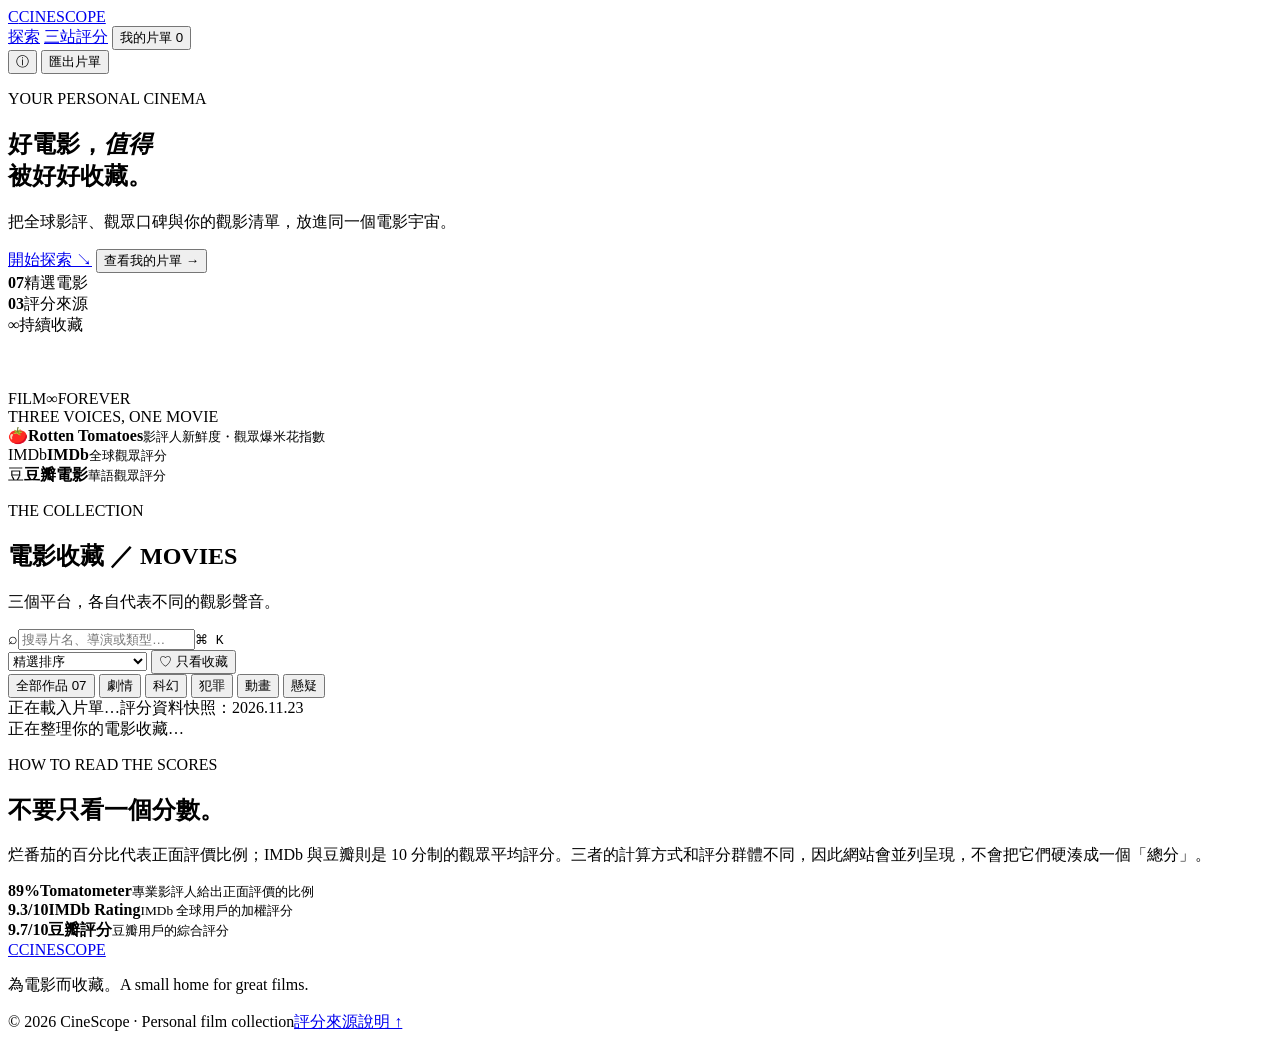
==== index.html @ 19845f89 "Create CineScope movie discovery homepage" ====
<!doctype html>
<html lang="zh-Hant">
<head>
  <meta charset="utf-8">
  <meta name="viewport" content="width=device-width,initial-scale=1">
  <meta name="theme-color" content="#090d16">
  <meta name="description" content="CineScope 全球影視收藏館：一次比較 Rotten Tomatoes、IMDb、豆瓣電影評分，收藏想看的電影與影集。">
  <title>CineScope｜全球影視收藏館</title>
  <link rel="preconnect" href="https://images.fandango.com">
  <link rel="preconnect" href="https://image.tmdb.org">
  <link rel="stylesheet" href="./assets/css/style.css">
  <script defer src="./assets/js/app.js"></script>
</head>
<body>
  <div class="ambient ambient-one"></div><div class="ambient ambient-two"></div>
  <header class="topbar">
    <a class="brand" href="./" aria-label="CineScope 首頁">
      <span class="brand-mark">C</span><span>CINE<span class="brand-light">SCOPE</span></span>
    </a>
    <nav class="main-nav" aria-label="主導覽">
      <a class="nav-link active" href="#discover">探索</a>
      <a class="nav-link" href="#ratings">三站評分</a>
      <button class="nav-link" id="watchlistNav" type="button">我的片單 <span class="nav-count" id="watchCount">0</span></button>
    </nav>
    <div class="top-actions">
      <button class="icon-button" id="themeInfo" type="button" aria-label="網站說明" title="網站說明">ⓘ</button>
      <button class="profile-chip" id="exportBtn" type="button"><span class="profile-dot"></span> 匯出片單</button>
    </div>
  </header>

  <main>
    <section class="hero" id="discover">
      <div class="hero-copy">
        <p class="eyebrow"><span class="eyebrow-line"></span> YOUR PERSONAL CINEMA</p>
        <h1>好電影，<em>值得</em><br>被好好收藏。</h1>
        <p class="hero-sub">把全球影評、觀眾口碑與你的觀影清單，放進同一個電影宇宙。</p>
        <div class="hero-actions">
          <a class="primary-btn" href="#catalog">開始探索 <span>↘</span></a>
          <button class="text-btn" id="showWatchlist" type="button">查看我的片單 <span>→</span></button>
        </div>
        <div class="hero-meta">
          <div><strong id="movieTotal">07</strong><span>精選電影</span></div>
          <i></i>
          <div><strong>03</strong><span>評分來源</span></div>
          <i></i>
          <div><strong>∞</strong><span>持續收藏</span></div>
        </div>
      </div>
      <div class="hero-art" aria-label="電影海報拼貼裝飾">
        <div class="hero-orbit"></div>
        <div class="hero-poster hero-poster-back"><img src="https://filmartgallery.com/cdn/shop/files/The-Dark-Knight-Vintage-Movie-Poster-Original_96d3cfa1_5000x.jpg?v=1773198168" alt="" loading="lazy"></div>
        <div class="hero-poster hero-poster-mid"><img src="https://cdn.mos.cms.futurecdn.net/xFQ8L37EP3ARaoFg8cQYCD.jpg" alt="" loading="lazy"></div>
        <div class="hero-poster hero-poster-front"><img src="https://images.fandango.com/ImageRenderer/820/0/redesign/static/img/default_poster.png/0/images/masterrepository/fandango/219062/Parasite2019.jpg" alt="" loading="lazy"></div>
        <div class="hero-stamp"><span>FILM</span><b>∞</b><span>FOREVER</span></div>
      </div>
    </section>

    <section class="platform-strip" id="ratings" aria-label="評分平台">
      <div class="platform-intro"><span class="live-dot"></span> THREE VOICES, ONE MOVIE</div>
      <div class="platform-item"><span class="platform-symbol rt-symbol">🍅</span><span><b>Rotten Tomatoes</b><small>影評人新鮮度・觀眾爆米花指數</small></span></div>
      <div class="platform-item"><span class="platform-symbol imdb-symbol">IMDb</span><span><b>IMDb</b><small>全球觀眾評分</small></span></div>
      <div class="platform-item"><span class="platform-symbol douban-symbol">豆</span><span><b>豆瓣電影</b><small>華語觀眾評分</small></span></div>
    </section>

    <section class="catalog-section" id="catalog">
      <div class="section-heading">
        <div><p class="eyebrow">THE COLLECTION</p><h2>電影收藏 <span>／</span> MOVIES</h2></div>
        <p class="section-note">三個平台，各自代表不同的觀影聲音。</p>
      </div>
      <div class="toolbar">
        <label class="search-box"><span>⌕</span><input id="searchInput" type="search" placeholder="搜尋片名、導演或類型…" autocomplete="off"><kbd>⌘ K</kbd></label>
        <div class="toolbar-right">
          <select id="sortSelect" aria-label="排序方式">
            <option value="featured">精選排序</option>
            <option value="douban">豆瓣高分</option>
            <option value="imdb">IMDb 高分</option>
            <option value="tomato">烂番茄影評人高分</option>
            <option value="year">上映年份（新到舊）</option>
          </select>
          <button class="filter-toggle" id="watchOnlyBtn" type="button">♡ 只看收藏</button>
        </div>
      </div>
      <div class="genre-row" id="genreFilters">
        <button class="genre-pill selected" data-genre="all">全部作品 <span>07</span></button>
        <button class="genre-pill" data-genre="劇情">劇情</button>
        <button class="genre-pill" data-genre="科幻">科幻</button>
        <button class="genre-pill" data-genre="犯罪">犯罪</button>
        <button class="genre-pill" data-genre="動畫">動畫</button>
        <button class="genre-pill" data-genre="懸疑">懸疑</button>
      </div>
      <div class="result-line"><span id="resultCount">正在載入片單…</span><span class="snapshot-label">評分資料快照：2026.11.23</span></div>
      <div class="movie-grid" id="movieGrid" aria-live="polite">
        <div class="loading-card">正在整理你的電影收藏…</div>
      </div>
      <div class="empty-state" id="emptyState" hidden><span>⌕</span><h3>沒有找到符合條件的電影</h3><p>試試其他片名或篩選條件。</p><button class="text-btn" id="resetFilters" type="button">清除篩選 →</button></div>
    </section>

    <section class="rating-guide">
      <div><p class="eyebrow">HOW TO READ THE SCORES</p><h2>不要只看一個分數。</h2><p>烂番茄的百分比代表正面評價比例；IMDb 與豆瓣則是 10 分制的觀眾平均評分。三者的計算方式和評分群體不同，因此網站會並列呈現，不會把它們硬湊成一個「總分」。</p></div>
      <div class="guide-cards">
        <div><b class="guide-tomato">89%</b><strong>Tomatometer</strong><small>專業影評人給出正面評價的比例</small></div>
        <div><b class="guide-imdb">9.3<span>/10</span></b><strong>IMDb Rating</strong><small>IMDb 全球用戶的加權評分</small></div>
        <div><b class="guide-douban">9.7<span>/10</span></b><strong>豆瓣評分</strong><small>豆瓣用戶的綜合評分</small></div>
      </div>
    </section>
  </main>

  <footer class="footer">
    <a class="brand footer-brand" href="./"><span class="brand-mark">C</span><span>CINE<span class="brand-light">SCOPE</span></span></a>
    <p>為電影而收藏。A small home for great films.</p>
    <div class="footer-bottom"><span>© 2026 CineScope · Personal film collection</span><a href="#ratings">評分來源說明 ↑</a></div>
  </footer>

  <div class="modal-backdrop" id="modalBackdrop" hidden>
    <section class="detail-modal" role="dialog" aria-modal="true" aria-labelledby="modalTitle">
      <button class="modal-close" id="modalClose" aria-label="關閉">×</button>
      <div id="modalContent"></div>
    </section>
  </div>
  <div class="toast" id="toast" role="status" aria-live="polite"></div>
</body>
</html>
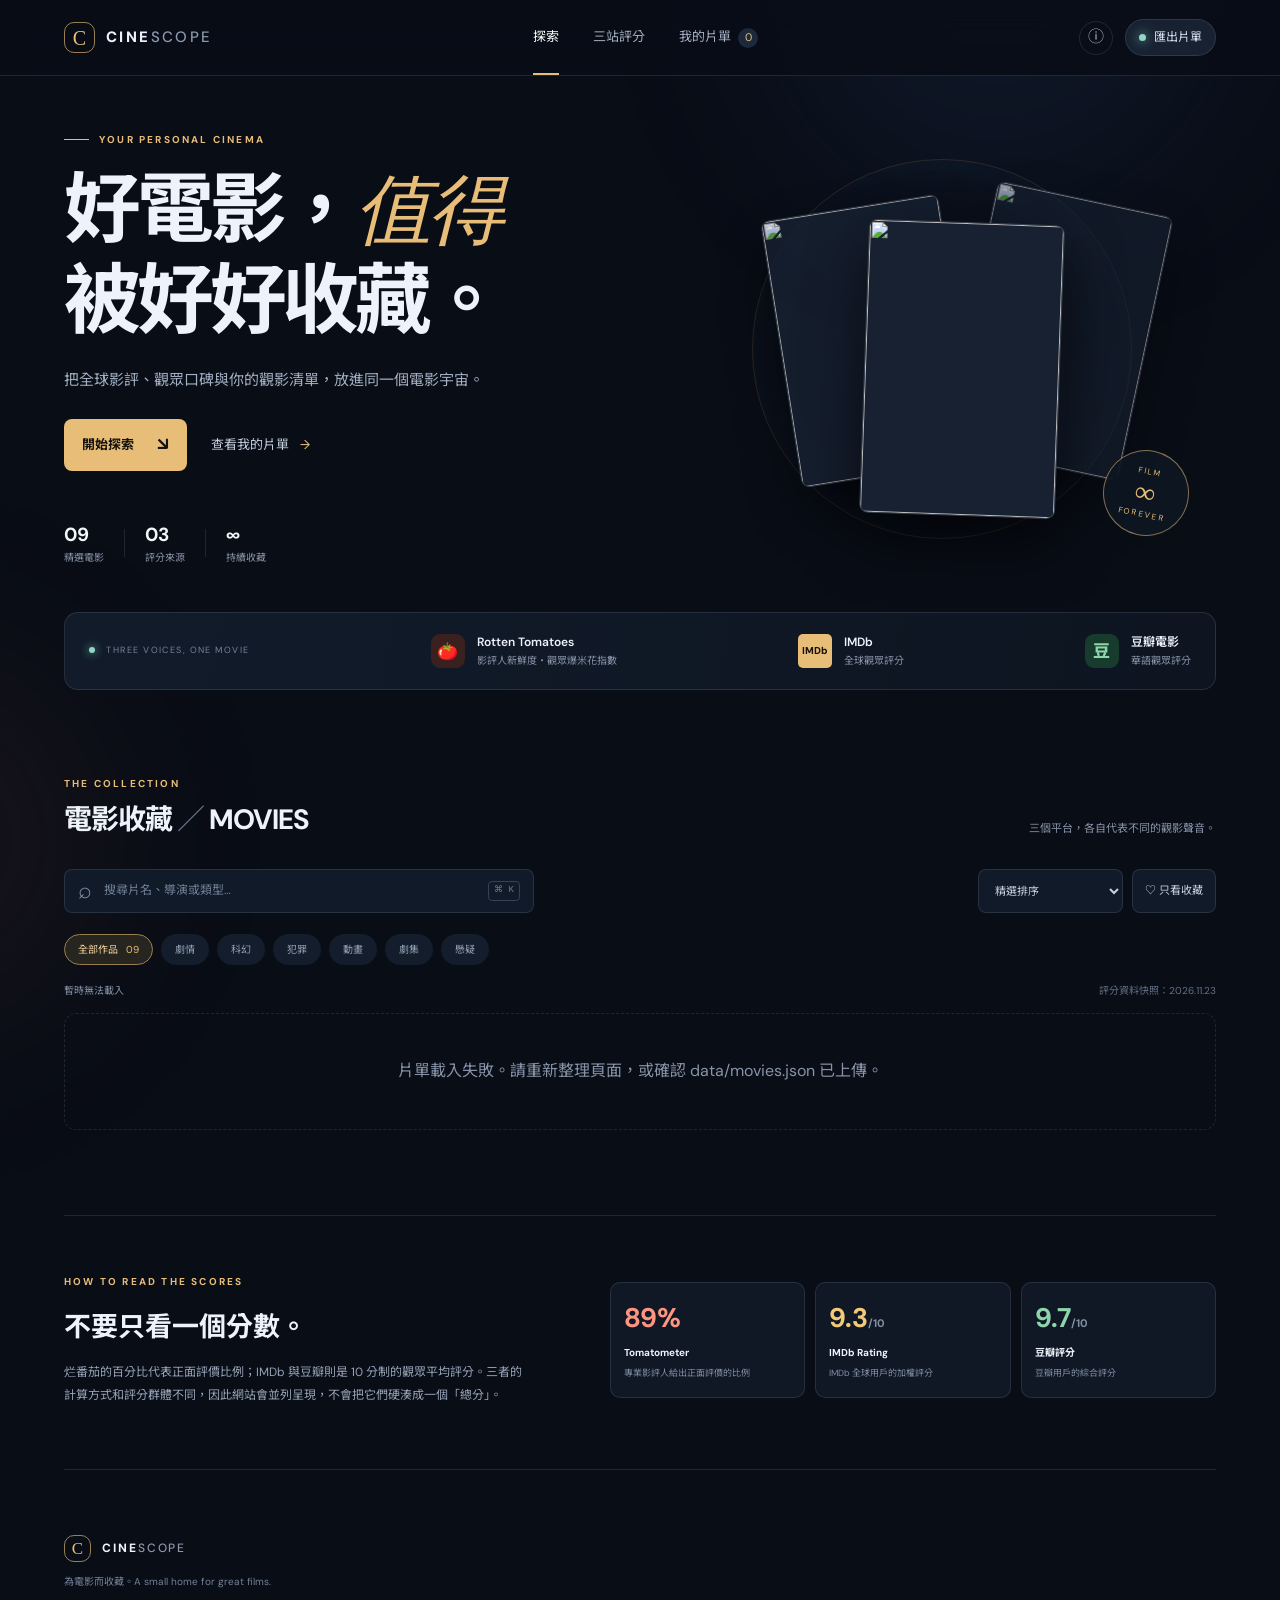
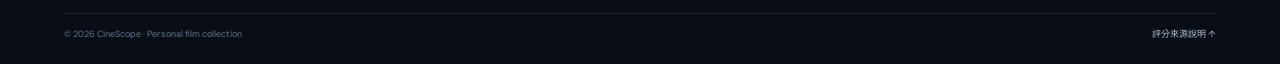
==== commit 3318e5de: "Add TV-series filter and Traditional Chinese labels" ====
--- a/index.html
+++ b/index.html
@@ -74,7 +74,7 @@
             <option value="featured">精選排序</option>
             <option value="douban">豆瓣高分</option>
             <option value="imdb">IMDb 高分</option>
-            <option value="tomato">烂番茄影評人高分</option>
+            <option value="tomato">爛番茄影評人高分</option>
             <option value="year">上映年份（新到舊）</option>
           </select>
           <button class="filter-toggle" id="watchOnlyBtn" type="button">♡ 只看收藏</button>
@@ -86,6 +86,7 @@
         <button class="genre-pill" data-genre="科幻">科幻</button>
         <button class="genre-pill" data-genre="犯罪">犯罪</button>
         <button class="genre-pill" data-genre="動畫">動畫</button>
+        <button class="genre-pill" data-genre="劇集">劇集</button>
         <button class="genre-pill" data-genre="懸疑">懸疑</button>
       </div>
       <div class="result-line"><span id="resultCount">正在載入片單…</span><span class="snapshot-label">評分資料快照：2026.11.23</span></div>
--- a/assets/css/style.css
+++ b/assets/css/style.css
@@ -0,0 +1,18 @@
+@import url('https://fonts.googleapis.com/css2?family=DM+Sans:wght@400;500;600;700&family=Noto+Sans+TC:wght@400;500;600;700;800&display=swap');
+:root{color-scheme:dark;--bg:#090d16;--panel:#101725;--panel2:#141e2d;--line:rgba(202,218,240,.12);--muted:#8793a8;--text:#edf2fb;--gold:#e8bd77;--mint:#8fd7c5;--red:#f47b68;--blue:#83aef6;--radius:18px}
+*{box-sizing:border-box}html{scroll-behavior:smooth;scroll-padding-top:90px}body{margin:0;background:var(--bg);color:var(--text);font-family:'DM Sans','Noto Sans TC',sans-serif;line-height:1.55;min-height:100vh}button,input,select{font:inherit}button,a{-webkit-tap-highlight-color:transparent}a{color:inherit;text-decoration:none}button{cursor:pointer}.ambient{position:fixed;pointer-events:none;z-index:-1;border-radius:50%;filter:blur(100px);opacity:.13}.ambient-one{width:440px;height:440px;background:#385f9c;top:-240px;right:5%}.ambient-two{width:380px;height:380px;background:#7a443b;top:650px;left:-280px}
+.topbar{height:76px;display:flex;align-items:center;justify-content:space-between;padding:0 clamp(22px,5vw,84px);border-bottom:1px solid var(--line);background:rgba(9,13,22,.82);backdrop-filter:blur(16px);position:sticky;top:0;z-index:20}.brand{display:inline-flex;align-items:center;gap:11px;font-weight:800;font-size:15px;letter-spacing:.16em}.brand-mark{display:grid;place-items:center;width:31px;height:31px;border:1px solid rgba(232,189,119,.65);border-radius:10px;color:var(--gold);font-family:Georgia,serif;font-size:20px;font-weight:400;letter-spacing:0}.brand-light{color:#8c99ad;font-weight:500}.main-nav{height:100%;display:flex;align-items:center;gap:34px}.nav-link{height:100%;display:flex;align-items:center;gap:7px;color:#a5b0c2;background:none;border:0;border-bottom:2px solid transparent;padding:2px 0 0;font-size:13px}.nav-link:hover,.nav-link.active{color:#fff;border-bottom-color:var(--gold)}.nav-count{display:inline-grid;place-items:center;background:#1b293b;color:var(--gold);min-width:20px;height:20px;border-radius:20px;font-size:11px}.top-actions{display:flex;align-items:center;gap:12px}.icon-button{background:none;border:1px solid var(--line);border-radius:50%;width:34px;height:34px;color:#aab5c6}.profile-chip{display:flex;align-items:center;gap:8px;background:#172131;border:1px solid var(--line);color:#dce4f1;border-radius:30px;padding:8px 13px;font-size:12px}.profile-dot{width:7px;height:7px;background:var(--mint);border-radius:50%;box-shadow:0 0 12px var(--mint)}
+main{max-width:1440px;margin:auto;padding:0 clamp(22px,5vw,84px)}.hero{min-height:505px;display:grid;grid-template-columns:1.05fr .95fr;align-items:center;position:relative;overflow:hidden;padding:56px 0 42px}.hero-copy{position:relative;z-index:2}.eyebrow{display:flex;align-items:center;gap:10px;color:var(--gold);font-size:10px;font-weight:700;letter-spacing:.22em;margin:0 0 17px}.eyebrow-line{height:1px;width:25px;background:var(--gold)}h1{font-size:clamp(46px,6vw,78px);line-height:1.18;letter-spacing:-.055em;margin:0;font-weight:700}h1 em{font-family:Georgia,serif;color:var(--gold);font-weight:400}.hero-sub{color:#a3afc2;font-size:15px;max-width:420px;margin:22px 0 27px}.hero-actions{display:flex;align-items:center;gap:24px}.primary-btn{background:var(--gold);color:#16130e;border-radius:8px;padding:12px 18px;font-weight:700;font-size:13px;display:inline-flex;align-items:center;gap:23px;transition:.2s}.primary-btn:hover{transform:translateY(-2px);box-shadow:0 8px 24px #e8bd7730}.primary-btn span{font-size:18px}.text-btn{border:0;background:none;color:#c3cede;font-size:13px;padding:8px 0}.text-btn:hover{color:var(--gold)}.text-btn span{margin-left:8px;color:var(--gold)}.hero-meta{display:flex;align-items:center;gap:20px;margin-top:49px}.hero-meta div{display:flex;flex-direction:column;gap:1px}.hero-meta strong{font-size:19px;color:#f3f5fa}.hero-meta span{font-size:10px;color:var(--muted)}.hero-meta i{width:1px;height:28px;background:var(--line)}
+.hero-art{height:420px;position:relative;display:flex;align-items:center;justify-content:center;perspective:900px}.hero-orbit{position:absolute;width:380px;height:380px;border:1px solid rgba(232,189,119,.14);border-radius:50%;box-shadow:0 0 80px rgba(58,89,136,.1) inset}.hero-poster{position:absolute;width:180px;height:270px;border:1px solid #ffffff25;border-radius:9px;overflow:hidden;box-shadow:0 28px 55px #0009;background:#172131}.hero-poster img{width:100%;height:100%;object-fit:cover}.hero-poster-back{transform:translate(116px,-18px) rotate(12deg);opacity:.62}.hero-poster-mid{transform:translate(-72px,-8px) rotate(-9deg);opacity:.84}.hero-poster-front{width:196px;height:294px;transform:translate(20px,20px) rotate(2deg);z-index:2}.hero-stamp{position:absolute;z-index:3;right:5%;bottom:23px;width:86px;height:86px;border:1px solid rgba(232,189,119,.55);border-radius:50%;background:#0e1622e8;display:flex;flex-direction:column;align-items:center;justify-content:center;color:var(--gold);font-size:8px;letter-spacing:.22em;transform:rotate(12deg)}.hero-stamp b{font-size:28px;line-height:1.1;font-family:Georgia,serif}
+.platform-strip{display:flex;align-items:center;justify-content:space-between;gap:20px;padding:20px 24px;border:1px solid var(--line);border-radius:14px;background:linear-gradient(100deg,#111b2a,#0e1521);margin:4px 0 86px}.platform-intro{font-size:9px;color:#75849a;letter-spacing:.16em;white-space:nowrap}.live-dot{display:inline-block;width:6px;height:6px;border-radius:50%;background:var(--mint);margin-right:8px;box-shadow:0 0 10px var(--mint)}.platform-item{display:flex;align-items:center;gap:12px}.platform-symbol{display:grid;place-items:center;width:34px;height:34px;border-radius:9px;font-weight:800}.rt-symbol{background:#3a211f;font-size:17px}.imdb-symbol{background:#e8bd77;color:#17130c;font-size:10px;border-radius:5px}.douban-symbol{background:#173b2c;color:#8ed5a9;font-size:17px}.platform-item b{display:block;font-size:12px;font-weight:600}.platform-item small{display:block;font-size:10px;color:var(--muted);margin-top:2px}
+.catalog-section{padding-bottom:85px}.section-heading{display:flex;align-items:end;justify-content:space-between;margin-bottom:27px}.section-heading .eyebrow{margin-bottom:7px}.section-heading h2{font-size:28px;letter-spacing:-.035em;margin:0}.section-heading h2 span{color:#66758b;font-weight:400}.section-note{color:var(--muted);font-size:11px;margin:0 0 5px}.toolbar{display:flex;align-items:center;justify-content:space-between;gap:15px}.search-box{display:flex;align-items:center;gap:10px;max-width:470px;width:100%;height:44px;border:1px solid var(--line);background:#111a28;border-radius:8px;padding:0 13px;color:#8290a6}.search-box>span{font-size:23px;line-height:1}.search-box input{background:none;border:0;outline:0;color:#eef3fb;min-width:0;flex:1;font-size:12px}.search-box input::placeholder{color:#718097}.search-box kbd{font-size:9px;color:#6f7c90;border:1px solid #344156;border-radius:4px;padding:2px 5px}.toolbar-right{display:flex;gap:9px}.toolbar select,.filter-toggle{height:44px;border:1px solid var(--line);background:#111a28;color:#c6d0df;border-radius:8px;padding:0 12px;font-size:11px}.filter-toggle.active{border-color:var(--gold);color:var(--gold);background:#211e1a}.genre-row{display:flex;gap:8px;flex-wrap:wrap;margin:21px 0 18px}.genre-pill{border:1px solid transparent;border-radius:30px;background:#131d2b;color:#92a0b5;padding:7px 13px;font-size:10px}.genre-pill:hover,.genre-pill.selected{border-color:#9b7e50;background:#27251f;color:#f0d29e}.genre-pill span{color:var(--gold);margin-left:5px}.result-line{display:flex;justify-content:space-between;align-items:center;color:#8190a5;font-size:10px;margin-bottom:14px}.snapshot-label{color:#637187}
+.movie-grid{display:grid;grid-template-columns:repeat(4,minmax(0,1fr));gap:25px 18px}.movie-card{min-width:0;cursor:pointer;position:relative;animation:rise .35s ease both}.poster-wrap{position:relative;aspect-ratio:2/3;border-radius:10px;overflow:hidden;background:linear-gradient(145deg,#27374a,#101723);border:1px solid #ffffff12;box-shadow:0 12px 24px #0003}.poster-wrap:after{content:"";position:absolute;inset:40% 0 0;background:linear-gradient(transparent,#070b12d9);pointer-events:none}.poster-wrap img{width:100%;height:100%;object-fit:cover;display:block;transition:transform .55s cubic-bezier(.2,.7,.2,1)}.movie-card:hover .poster-wrap img{transform:scale(1.055)}.poster-top{position:absolute;top:11px;left:11px;right:11px;z-index:2;display:flex;justify-content:space-between;align-items:center}.poster-tag{background:#080d16c9;border:1px solid #ffffff28;backdrop-filter:blur(8px);border-radius:5px;padding:4px 7px;font-size:9px;color:#e9d7b6}.save-btn{display:grid;place-items:center;width:31px;height:31px;border:1px solid #ffffff45;border-radius:50%;background:#08101b9c;color:#fff;font-size:17px;line-height:1}.save-btn.saved{color:var(--gold);border-color:var(--gold);background:#342a1d}.poster-bottom{position:absolute;z-index:2;bottom:13px;left:13px;right:13px;display:flex;align-items:end;justify-content:space-between}.poster-bottom .year{font-size:10px;color:#d3d9e3}.poster-bottom .watch-mark{font-size:9px;color:#f0d29e;border:1px solid #e8bd7755;padding:4px 7px;border-radius:4px;background:#0b111ac9}.movie-info{padding:13px 2px 0}.movie-title-row{display:flex;justify-content:space-between;gap:8px;align-items:start}.movie-title{font-size:15px;font-weight:700;line-height:1.3;margin:0;color:#edf2fa}.movie-original{font-size:10px;color:#75849a;margin:4px 0 0;white-space:nowrap;overflow:hidden;text-overflow:ellipsis}.movie-genre{font-size:9px;color:#9aabc1;margin:8px 0 10px}.rating-row{display:grid;grid-template-columns:repeat(3,1fr);gap:5px}.rating-chip{border:1px solid var(--line);background:#101825;border-radius:6px;padding:7px 6px;min-width:0}.rating-chip small{display:block;font-size:8px;color:#8794a8;white-space:nowrap}.rating-chip b{display:block;font-size:13px;line-height:1.3;margin-top:3px}.rating-chip.tomato b{color:#ff9581}.rating-chip.imdb b{color:#f2ca78}.rating-chip.douban b{color:#8ed5ad}.rating-chip .unit{font-size:8px;color:#8190a5;font-weight:400}.card-footer{display:flex;align-items:center;justify-content:space-between;margin-top:10px;color:#748299;font-size:9px}.card-footer .detail-link{color:#c9a76d}.loading-card{grid-column:1/-1;padding:45px;text-align:center;color:var(--muted);border:1px dashed var(--line);border-radius:12px}.empty-state{text-align:center;padding:60px 20px;color:var(--muted)}.empty-state[hidden]{display:none}.empty-state>span{font-size:34px;color:var(--gold)}.empty-state h3{color:#dfe6f1}.empty-state p{font-size:12px}
+.rating-guide{display:grid;grid-template-columns:.9fr 1.1fr;gap:50px;align-items:center;border-top:1px solid var(--line);border-bottom:1px solid var(--line);padding:58px 0 62px;margin-bottom:65px}.rating-guide h2{font-size:27px;margin:0 0 13px}.rating-guide>div:first-child>p:last-child{max-width:460px;color:#96a3b7;font-size:12px;line-height:1.9;margin:0}.guide-cards{display:grid;grid-template-columns:repeat(3,1fr);gap:10px}.guide-cards>div{padding:17px 13px;border:1px solid var(--line);border-radius:10px;background:#101825}.guide-cards b{display:block;font-size:27px;line-height:1.3;margin-bottom:10px}.guide-cards b span{font-size:11px;color:#8390a4}.guide-tomato{color:#ff9581}.guide-imdb{color:#f2ca78}.guide-douban{color:#8ed5ad}.guide-cards strong{font-size:10px;display:block}.guide-cards small{display:block;font-size:9px;color:#7f8da2;line-height:1.6;margin-top:5px}
+.footer{max-width:1440px;margin:auto;padding:0 clamp(22px,5vw,84px) 22px}.footer-brand{font-size:12px}.footer-brand .brand-mark{width:27px;height:27px;font-size:17px}.footer>p{color:#738198;font-size:10px;margin:12px 0 24px}.footer-bottom{display:flex;justify-content:space-between;border-top:1px solid var(--line);padding-top:14px;color:#65738a;font-size:9px}.footer-bottom a{color:#a8b4c5}
+.modal-backdrop{position:fixed;inset:0;z-index:50;background:#03060bd9;backdrop-filter:blur(9px);display:grid;place-items:center;padding:20px;overflow-y:auto}.modal-backdrop[hidden]{display:none}.detail-modal{width:min(820px,100%);max-height:min(88vh,850px);overflow-y:auto;position:relative;background:#111a28;border:1px solid #ffffff20;border-radius:16px;box-shadow:0 30px 100px #000b;padding:30px}.modal-close{position:absolute;right:17px;top:13px;border:0;background:#202c3e;color:#dce5f1;border-radius:50%;width:32px;height:32px;font-size:21px;z-index:3}.detail-layout{display:grid;grid-template-columns:210px 1fr;gap:27px}.detail-poster{width:100%;aspect-ratio:2/3;object-fit:cover;border-radius:9px;background:#202c3e}.detail-eyebrow{color:var(--gold);font-size:9px;letter-spacing:.18em;margin:4px 0 7px}.detail-title{font-size:27px;line-height:1.2;margin:0}.detail-original{color:#8997ab;font-size:12px;margin:5px 0 13px}.detail-meta{color:#a2aec0;font-size:10px;margin-bottom:16px}.detail-overview{font-size:12px;color:#c2ccda;line-height:1.9}.detail-ratings{display:grid;grid-template-columns:repeat(3,1fr);gap:8px;margin:20px 0}.detail-rating{background:#172334;border:1px solid var(--line);border-radius:8px;padding:12px}.detail-rating small{display:block;color:#8c9bb0;font-size:9px}.detail-rating b{display:block;font-size:23px;margin-top:3px}.detail-rating a{display:inline-block;color:#c5a36d;font-size:9px;margin-top:5px}.detail-actions{display:flex;gap:9px;flex-wrap:wrap}.detail-actions button,.detail-actions a{border:1px solid var(--line);background:#1a293b;color:#dce5f1;padding:9px 12px;border-radius:7px;font-size:10px}.detail-actions .save-detail{background:var(--gold);color:#17130e;border-color:var(--gold);font-weight:700}.source-note{font-size:9px;color:#7d8ba0;margin-top:18px;line-height:1.7}.toast{position:fixed;bottom:24px;left:50%;transform:translate(-50%,20px);opacity:0;pointer-events:none;z-index:80;background:#e8bd77;color:#16130e;padding:10px 16px;border-radius:8px;font-size:11px;font-weight:700;transition:.25s}.toast.show{opacity:1;transform:translate(-50%,0)}
+@keyframes rise{from{opacity:0;transform:translateY(9px)}to{opacity:1;transform:translateY(0)}}
+@media(max-width:1000px){.movie-grid{grid-template-columns:repeat(3,minmax(0,1fr))}.hero{min-height:450px}.hero-art{transform:scale(.88)}.platform-strip{flex-wrap:wrap}.platform-intro{width:100%}.rating-guide{gap:25px}}
+@media(max-width:700px){.topbar{height:62px;padding:0 17px}.main-nav{gap:15px}.nav-link{font-size:11px}.top-actions .icon-button{display:none}.profile-chip{font-size:0;padding:9px}.profile-dot{width:8px;height:8px}.brand{font-size:12px;gap:7px}.brand-mark{width:27px;height:27px;font-size:17px}main{padding:0 17px}.hero{grid-template-columns:1fr;min-height:auto;padding:52px 0 22px}.hero-copy{max-width:540px}.hero-art{height:290px;margin-top:5px;transform:none}.hero-orbit{width:250px;height:250px}.hero-poster{width:125px;height:188px}.hero-poster-front{width:140px;height:210px}.hero-poster-back{transform:translate(82px,-8px) rotate(12deg)}.hero-poster-mid{transform:translate(-52px,-5px) rotate(-9deg)}.hero-poster-front{transform:translate(14px,13px) rotate(2deg)}.hero-stamp{right:8%;bottom:2px;width:68px;height:68px}.hero-stamp b{font-size:22px}.hero-meta{margin-top:31px}.platform-strip{margin:10px 0 57px;padding:16px;display:grid;grid-template-columns:1fr 1fr;gap:17px}.platform-intro{grid-column:1/-1}.platform-item{gap:8px}.platform-item small{font-size:8px}.platform-symbol{width:29px;height:29px}.section-heading{display:block}.section-heading h2{font-size:24px}.section-note{margin-top:7px}.toolbar{display:block}.search-box{max-width:none}.toolbar-right{margin-top:9px}.toolbar-right select{flex:1}.genre-row{gap:6px}.genre-pill{padding:7px 10px}.movie-grid{grid-template-columns:repeat(2,minmax(0,1fr));gap:23px 12px}.movie-title{font-size:13px}.rating-chip{padding:6px 4px}.rating-chip small{font-size:7px}.rating-chip b{font-size:11px}.rating-guide{grid-template-columns:1fr;gap:22px;padding:42px 0;margin-bottom:45px}.rating-guide h2{font-size:24px}.guide-cards{gap:6px}.guide-cards>div{padding:12px 8px}.guide-cards b{font-size:22px}.guide-cards strong{font-size:9px}.guide-cards small{font-size:8px}.footer{padding:0 17px 18px}.footer-bottom{gap:12px}.detail-modal{padding:20px 15px}.detail-layout{grid-template-columns:105px 1fr;gap:14px}.detail-title{font-size:20px}.detail-meta{font-size:9px}.detail-overview{grid-column:1/-1}.detail-ratings{grid-template-columns:repeat(3,1fr);gap:5px}.detail-rating{padding:8px}.detail-rating b{font-size:19px}.detail-rating small{font-size:8px}}
+@media(max-width:390px){.main-nav{gap:10px}.nav-link{font-size:10px}.movie-grid{gap:19px 9px}.rating-chip small{font-size:6px}.rating-chip b{font-size:10px}.hero-actions{gap:15px}.hero-sub{font-size:13px}}
+
+.poster-fallback{display:none;position:absolute;inset:0;align-items:center;justify-content:center;text-align:center;padding:20px;color:#d9c49e;font-family:Georgia,serif;font-size:20px;letter-spacing:.04em;background:radial-gradient(circle at 50% 35%,#42516b,#101723 68%)}.poster-failed .poster-fallback{display:flex}
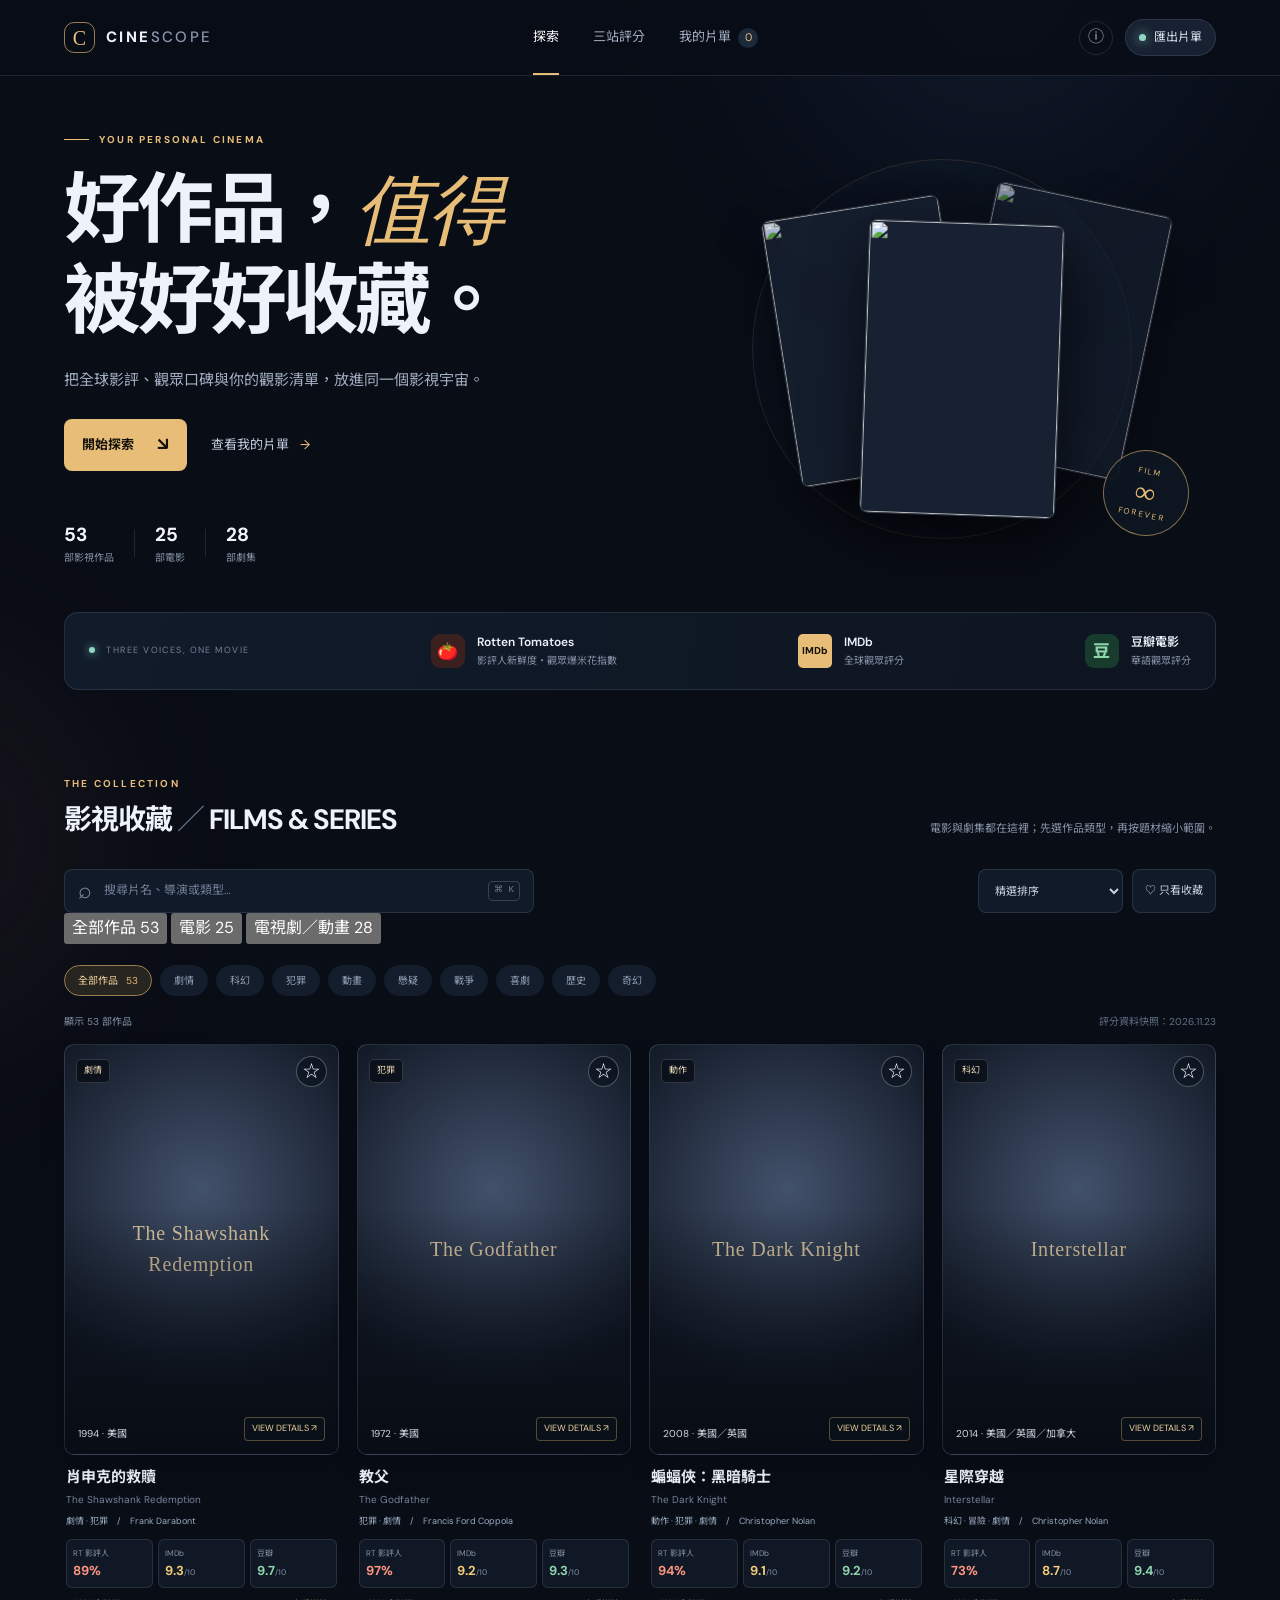
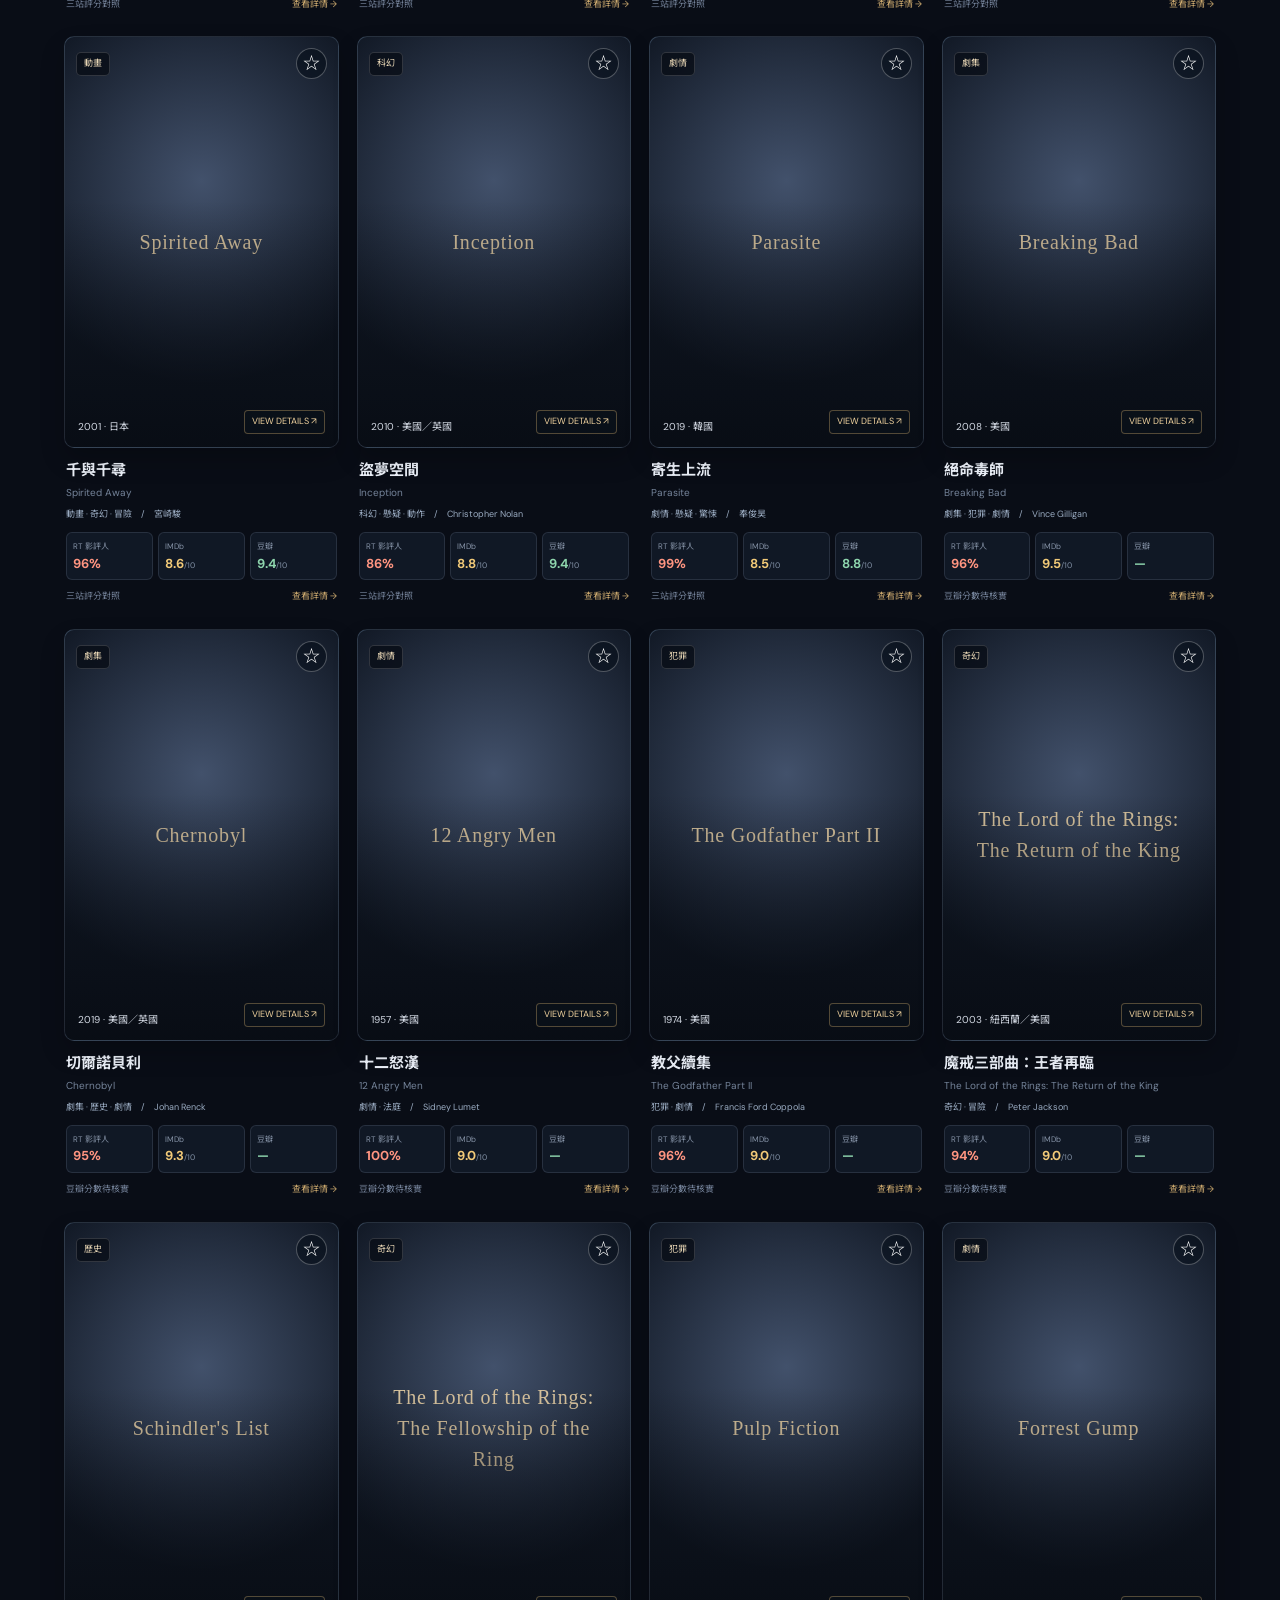
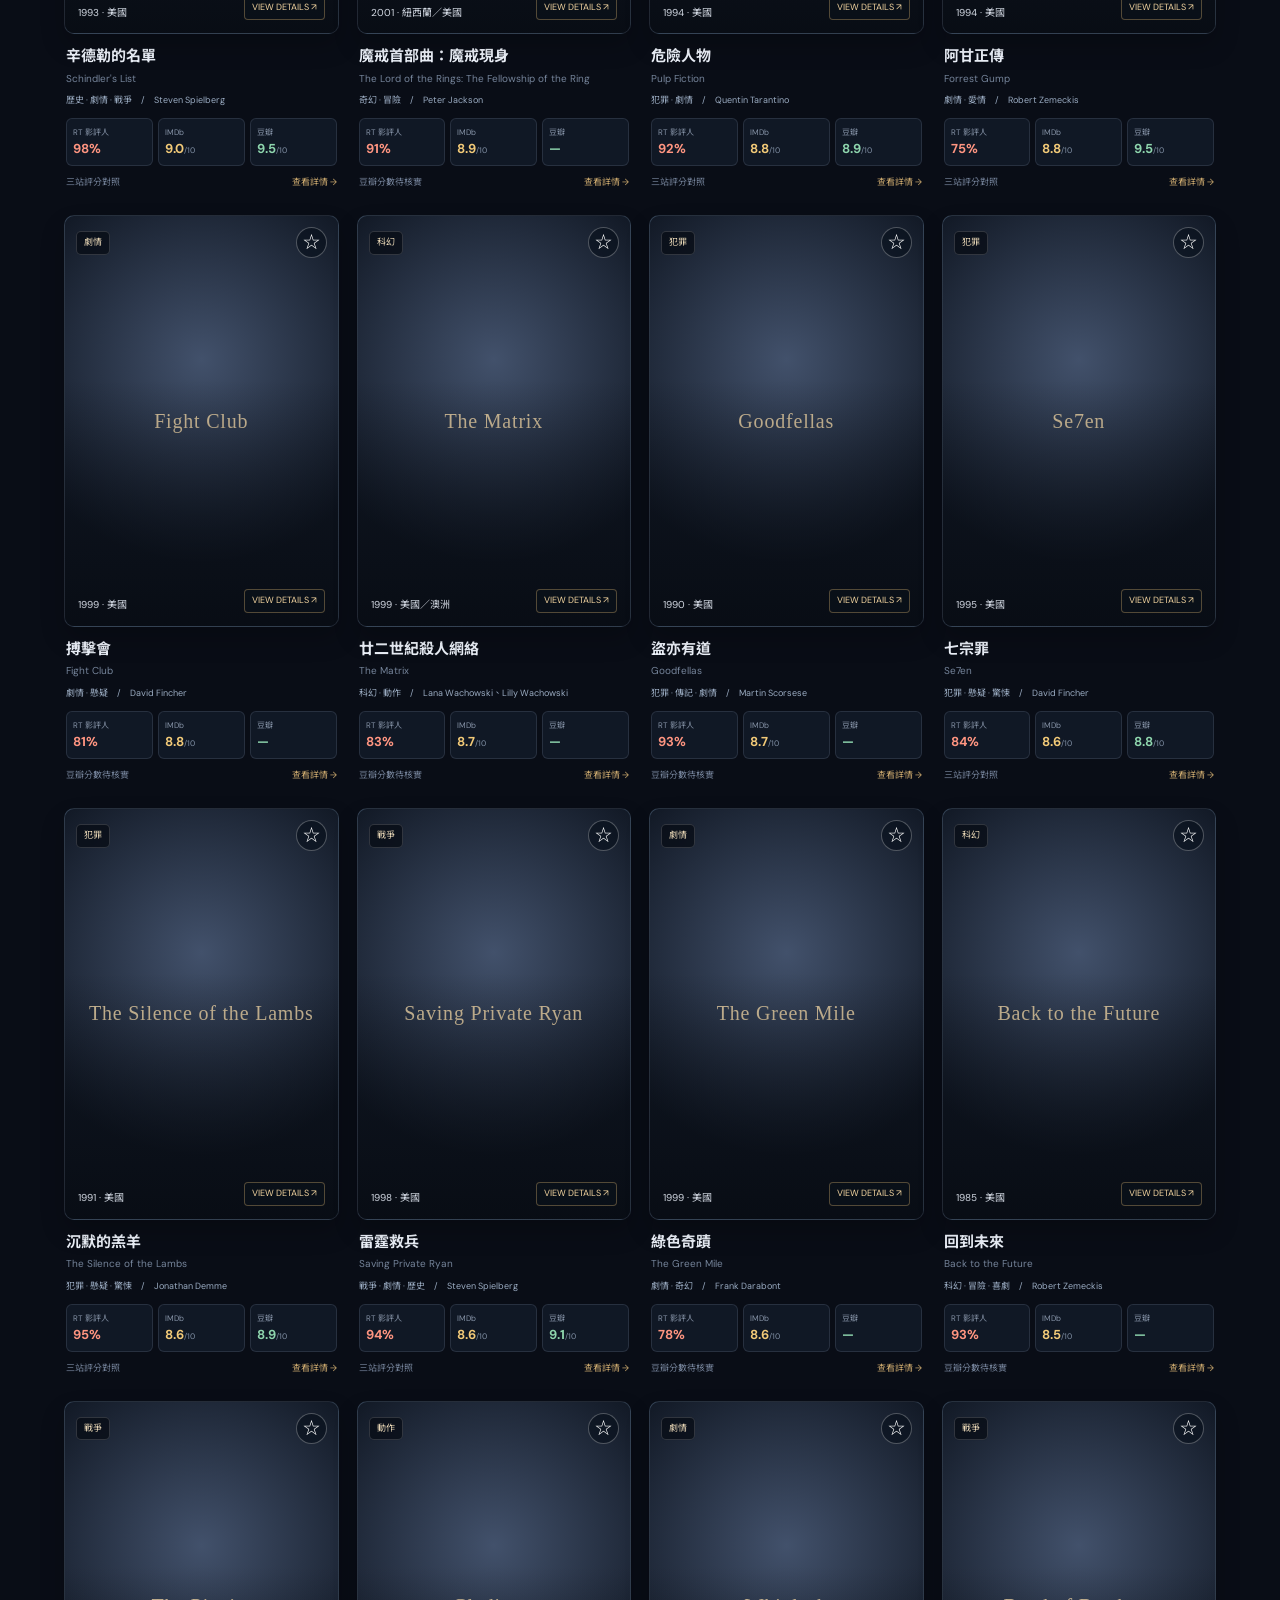
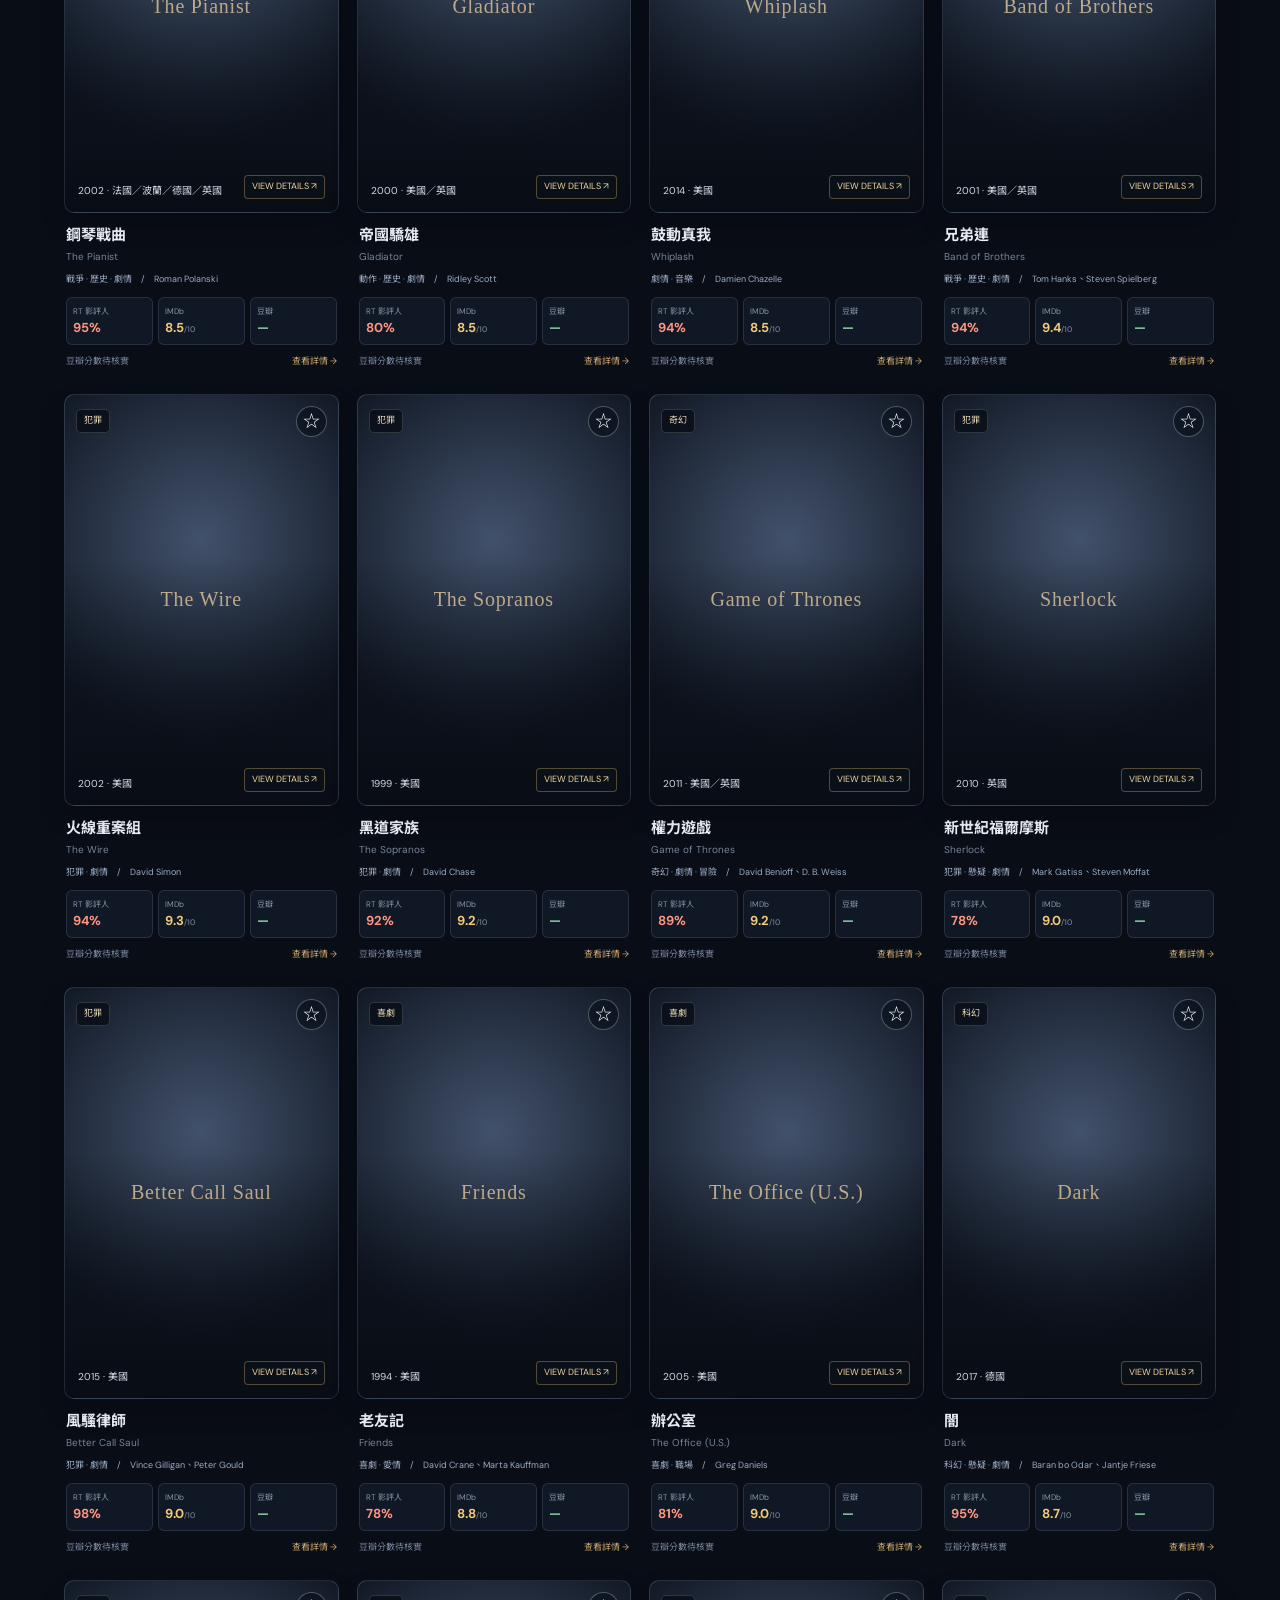
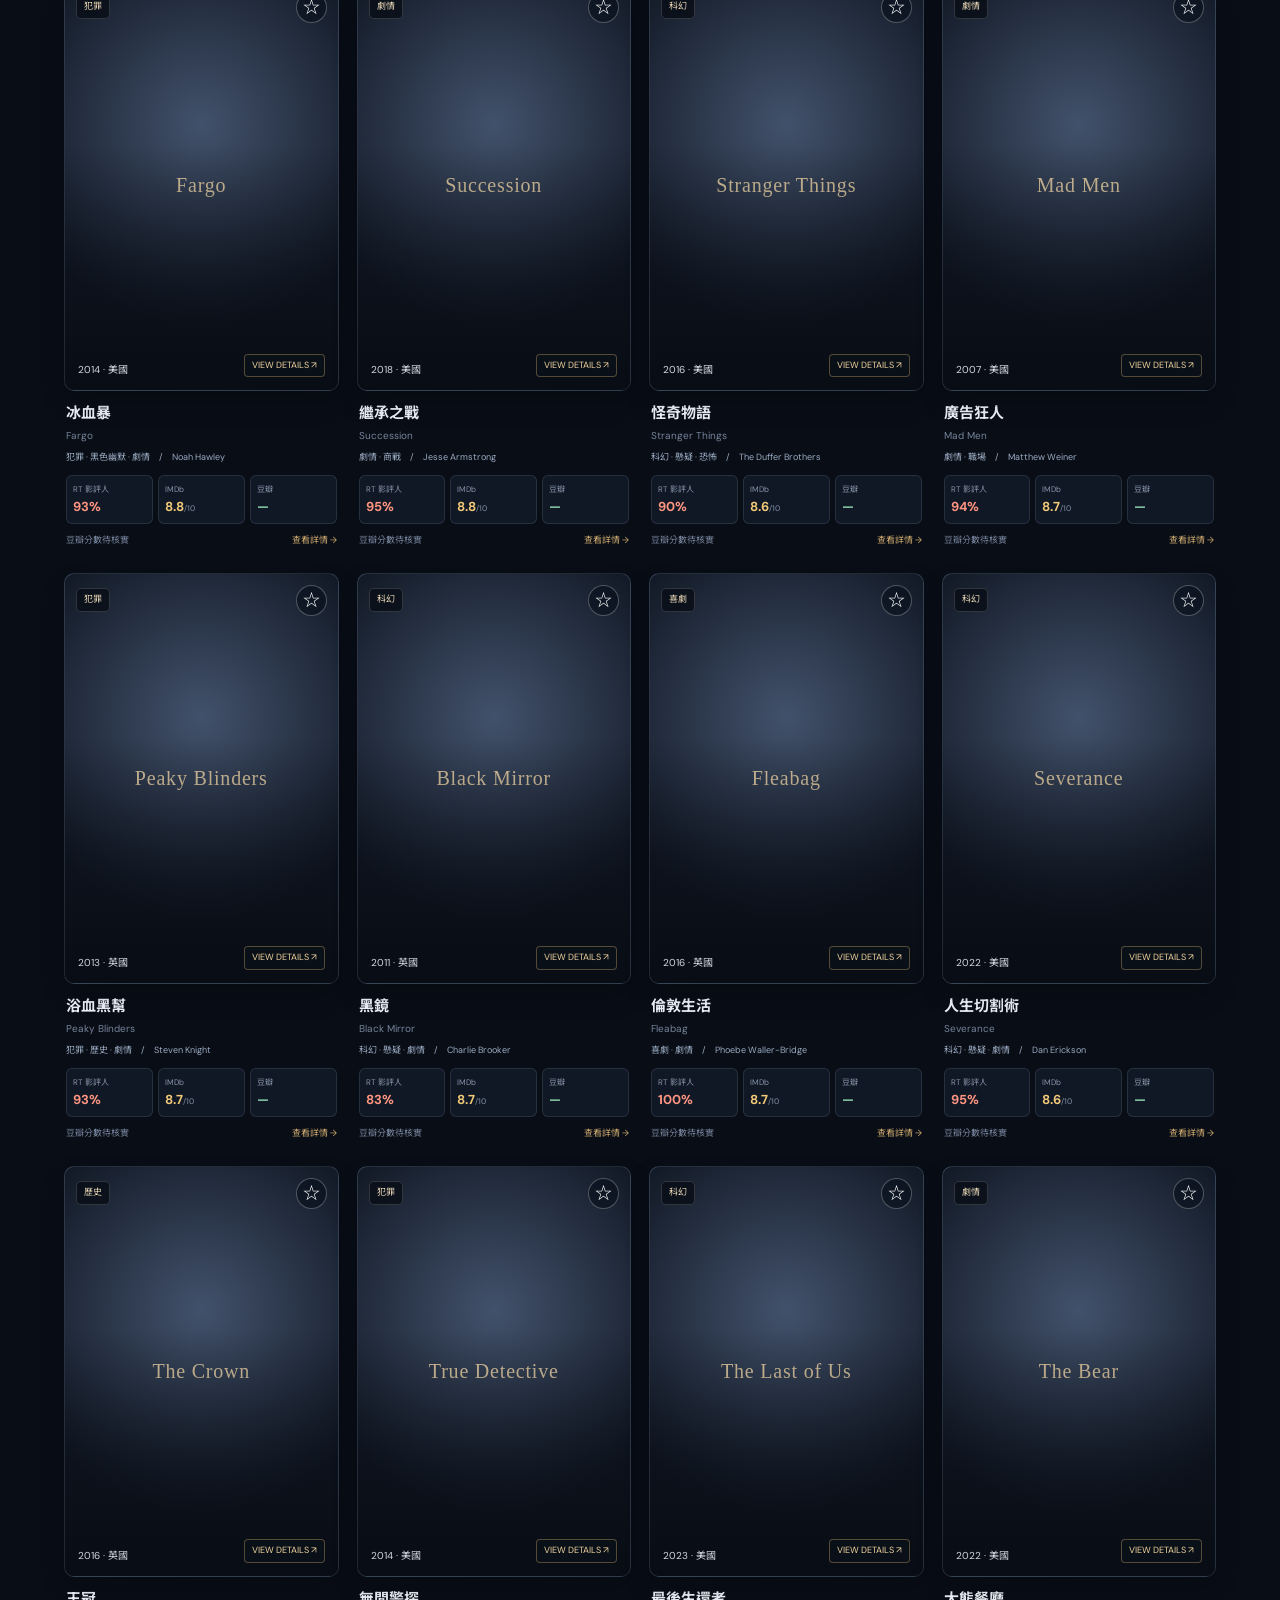
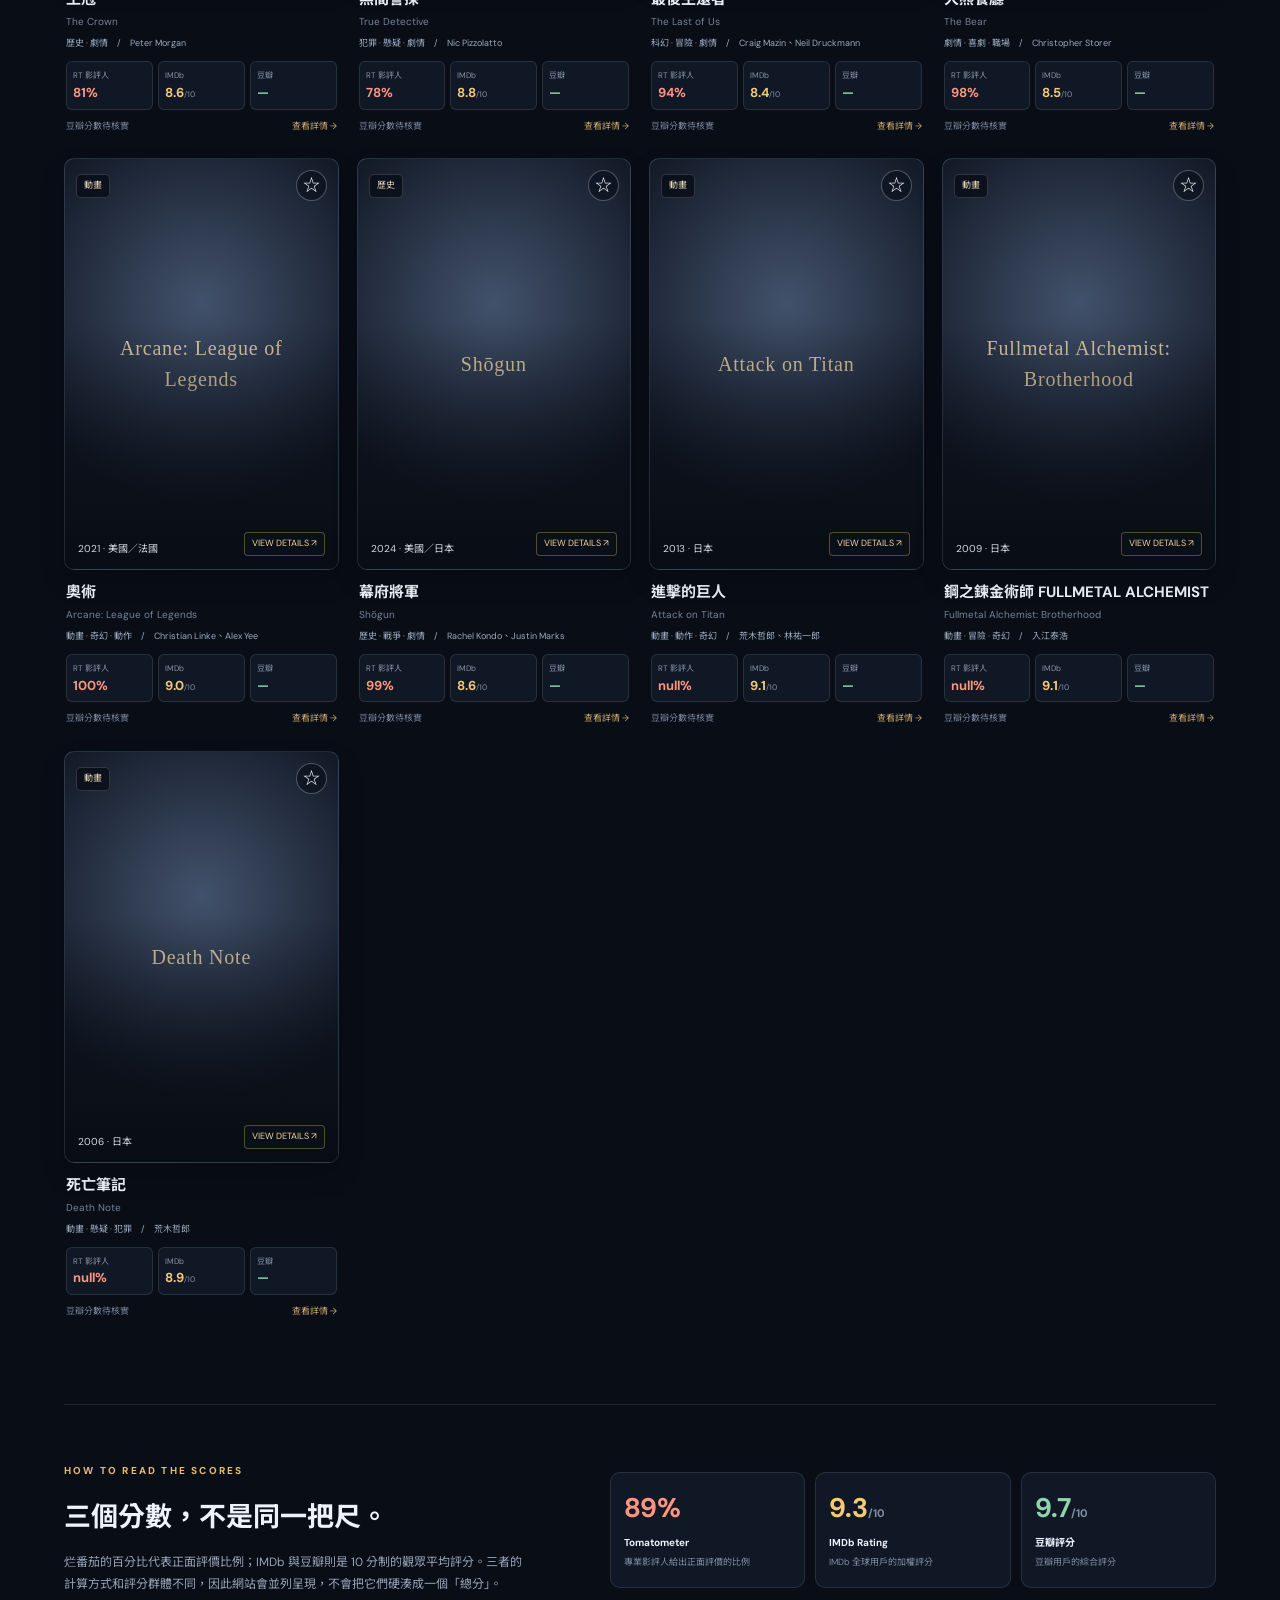
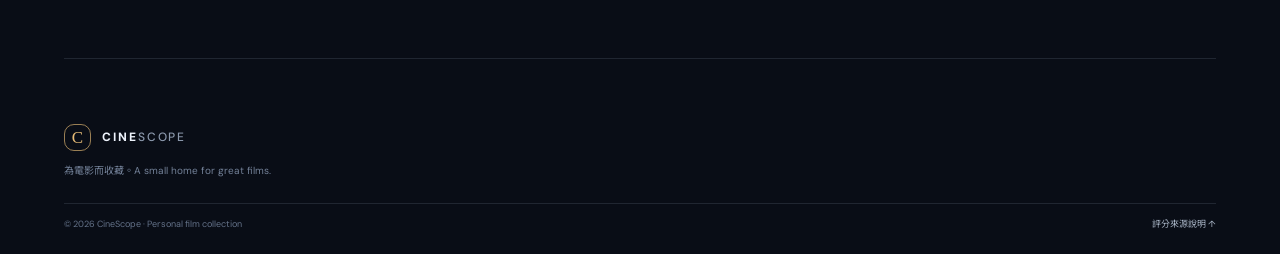
==== commit dbf99a58: "Add separate film and TV series navigation and counts" ====
--- a/index.html
+++ b/index.html
@@ -32,21 +32,21 @@
     <section class="hero" id="discover">
       <div class="hero-copy">
         <p class="eyebrow"><span class="eyebrow-line"></span> YOUR PERSONAL CINEMA</p>
-        <h1>好電影，<em>值得</em><br>被好好收藏。</h1>
-        <p class="hero-sub">把全球影評、觀眾口碑與你的觀影清單，放進同一個電影宇宙。</p>
+        <h1>好作品，<em>值得</em><br>被好好收藏。</h1>
+        <p class="hero-sub">把全球影評、觀眾口碑與你的觀影清單，放進同一個影視宇宙。</p>
         <div class="hero-actions">
           <a class="primary-btn" href="#catalog">開始探索 <span>↘</span></a>
           <button class="text-btn" id="showWatchlist" type="button">查看我的片單 <span>→</span></button>
         </div>
         <div class="hero-meta">
-          <div><strong id="movieTotal">07</strong><span>精選電影</span></div>
+          <div><strong id="movieTotal">53</strong><span>部影視作品</span></div>
           <i></i>
-          <div><strong>03</strong><span>評分來源</span></div>
+          <div><strong id="filmTotal">25</strong><span>部電影</span></div>
           <i></i>
-          <div><strong>∞</strong><span>持續收藏</span></div>
+          <div><strong id="seriesTotal">28</strong><span>部劇集</span></div>
         </div>
       </div>
-      <div class="hero-art" aria-label="電影海報拼貼裝飾">
+      <div class="hero-art" aria-label="影視海報拼貼裝飾">
         <div class="hero-orbit"></div>
         <div class="hero-poster hero-poster-back"><img src="https://filmartgallery.com/cdn/shop/files/The-Dark-Knight-Vintage-Movie-Poster-Original_96d3cfa1_5000x.jpg?v=1773198168" alt="" loading="lazy"></div>
         <div class="hero-poster hero-poster-mid"><img src="https://cdn.mos.cms.futurecdn.net/xFQ8L37EP3ARaoFg8cQYCD.jpg" alt="" loading="lazy"></div>
@@ -64,8 +64,8 @@
 
     <section class="catalog-section" id="catalog">
       <div class="section-heading">
-        <div><p class="eyebrow">THE COLLECTION</p><h2>電影收藏 <span>／</span> MOVIES</h2></div>
-        <p class="section-note">三個平台，各自代表不同的觀影聲音。</p>
+        <div><p class="eyebrow">THE COLLECTION</p><h2>影視收藏 <span>／</span> FILMS &amp; SERIES</h2></div>
+        <p class="section-note">電影與劇集都在這裡；先選作品類型，再按題材縮小範圍。</p>
       </div>
       <div class="toolbar">
         <label class="search-box"><span>⌕</span><input id="searchInput" type="search" placeholder="搜尋片名、導演或類型…" autocomplete="off"><kbd>⌘ K</kbd></label>
@@ -80,24 +80,32 @@
           <button class="filter-toggle" id="watchOnlyBtn" type="button">♡ 只看收藏</button>
         </div>
       </div>
-      <div class="genre-row" id="genreFilters">
-        <button class="genre-pill selected" data-genre="all">全部作品 <span>07</span></button>
+      <div class="type-row" id="typeFilters" aria-label="作品類型">
+        <button class="type-pill selected" data-type="all">全部作品 <span id="allCount">53</span></button>
+        <button class="type-pill" data-type="movie">電影 <span id="filmCount">25</span></button>
+        <button class="type-pill" data-type="tv">電視劇／動畫 <span id="seriesCount">28</span></button>
+      </div>
+      <div class="genre-row" id="genreFilters" aria-label="題材篩選">
+        <button class="genre-pill selected" data-genre="all">全部題材</button>
         <button class="genre-pill" data-genre="劇情">劇情</button>
         <button class="genre-pill" data-genre="科幻">科幻</button>
         <button class="genre-pill" data-genre="犯罪">犯罪</button>
         <button class="genre-pill" data-genre="動畫">動畫</button>
-        <button class="genre-pill" data-genre="劇集">劇集</button>
         <button class="genre-pill" data-genre="懸疑">懸疑</button>
+        <button class="genre-pill" data-genre="戰爭">戰爭</button>
+        <button class="genre-pill" data-genre="喜劇">喜劇</button>
+        <button class="genre-pill" data-genre="歷史">歷史</button>
+        <button class="genre-pill" data-genre="奇幻">奇幻</button>
       </div>
       <div class="result-line"><span id="resultCount">正在載入片單…</span><span class="snapshot-label">評分資料快照：2026.11.23</span></div>
       <div class="movie-grid" id="movieGrid" aria-live="polite">
         <div class="loading-card">正在整理你的電影收藏…</div>
       </div>
-      <div class="empty-state" id="emptyState" hidden><span>⌕</span><h3>沒有找到符合條件的電影</h3><p>試試其他片名或篩選條件。</p><button class="text-btn" id="resetFilters" type="button">清除篩選 →</button></div>
+      <div class="empty-state" id="emptyState" hidden><span>⌕</span><h3>沒有找到符合條件的作品</h3><p>試試其他片名、類型或題材。</p><button class="text-btn" id="resetFilters" type="button">清除篩選 →</button></div>
     </section>
 
     <section class="rating-guide">
-      <div><p class="eyebrow">HOW TO READ THE SCORES</p><h2>不要只看一個分數。</h2><p>烂番茄的百分比代表正面評價比例；IMDb 與豆瓣則是 10 分制的觀眾平均評分。三者的計算方式和評分群體不同，因此網站會並列呈現，不會把它們硬湊成一個「總分」。</p></div>
+      <div><p class="eyebrow">HOW TO READ THE SCORES</p><h2>三個分數，不是同一把尺。</h2><p>烂番茄的百分比代表正面評價比例；IMDb 與豆瓣則是 10 分制的觀眾平均評分。三者的計算方式和評分群體不同，因此網站會並列呈現，不會把它們硬湊成一個「總分」。</p></div>
       <div class="guide-cards">
         <div><b class="guide-tomato">89%</b><strong>Tomatometer</strong><small>專業影評人給出正面評價的比例</small></div>
         <div><b class="guide-imdb">9.3<span>/10</span></b><strong>IMDb Rating</strong><small>IMDb 全球用戶的加權評分</small></div>
--- a/assets/css/style.css
+++ b/assets/css/style.css
@@ -16,3 +16,5 @@
 @media(max-width:390px){.main-nav{gap:10px}.nav-link{font-size:10px}.movie-grid{gap:19px 9px}.rating-chip small{font-size:6px}.rating-chip b{font-size:10px}.hero-actions{gap:15px}.hero-sub{font-size:13px}}
 
 .poster-fallback{display:none;position:absolute;inset:0;align-items:center;justify-content:center;text-align:center;padding:20px;color:#d9c49e;font-family:Georgia,serif;font-size:20px;letter-spacing:.04em;background:radial-gradient(circle at 50% 35%,#42516b,#101723 68%)}.poster-failed .poster-fallback{display:flex}
+
+.secondary-score{display:block;color:#8492a7;font-size:8px;line-height:1.5;margin-top:4px}
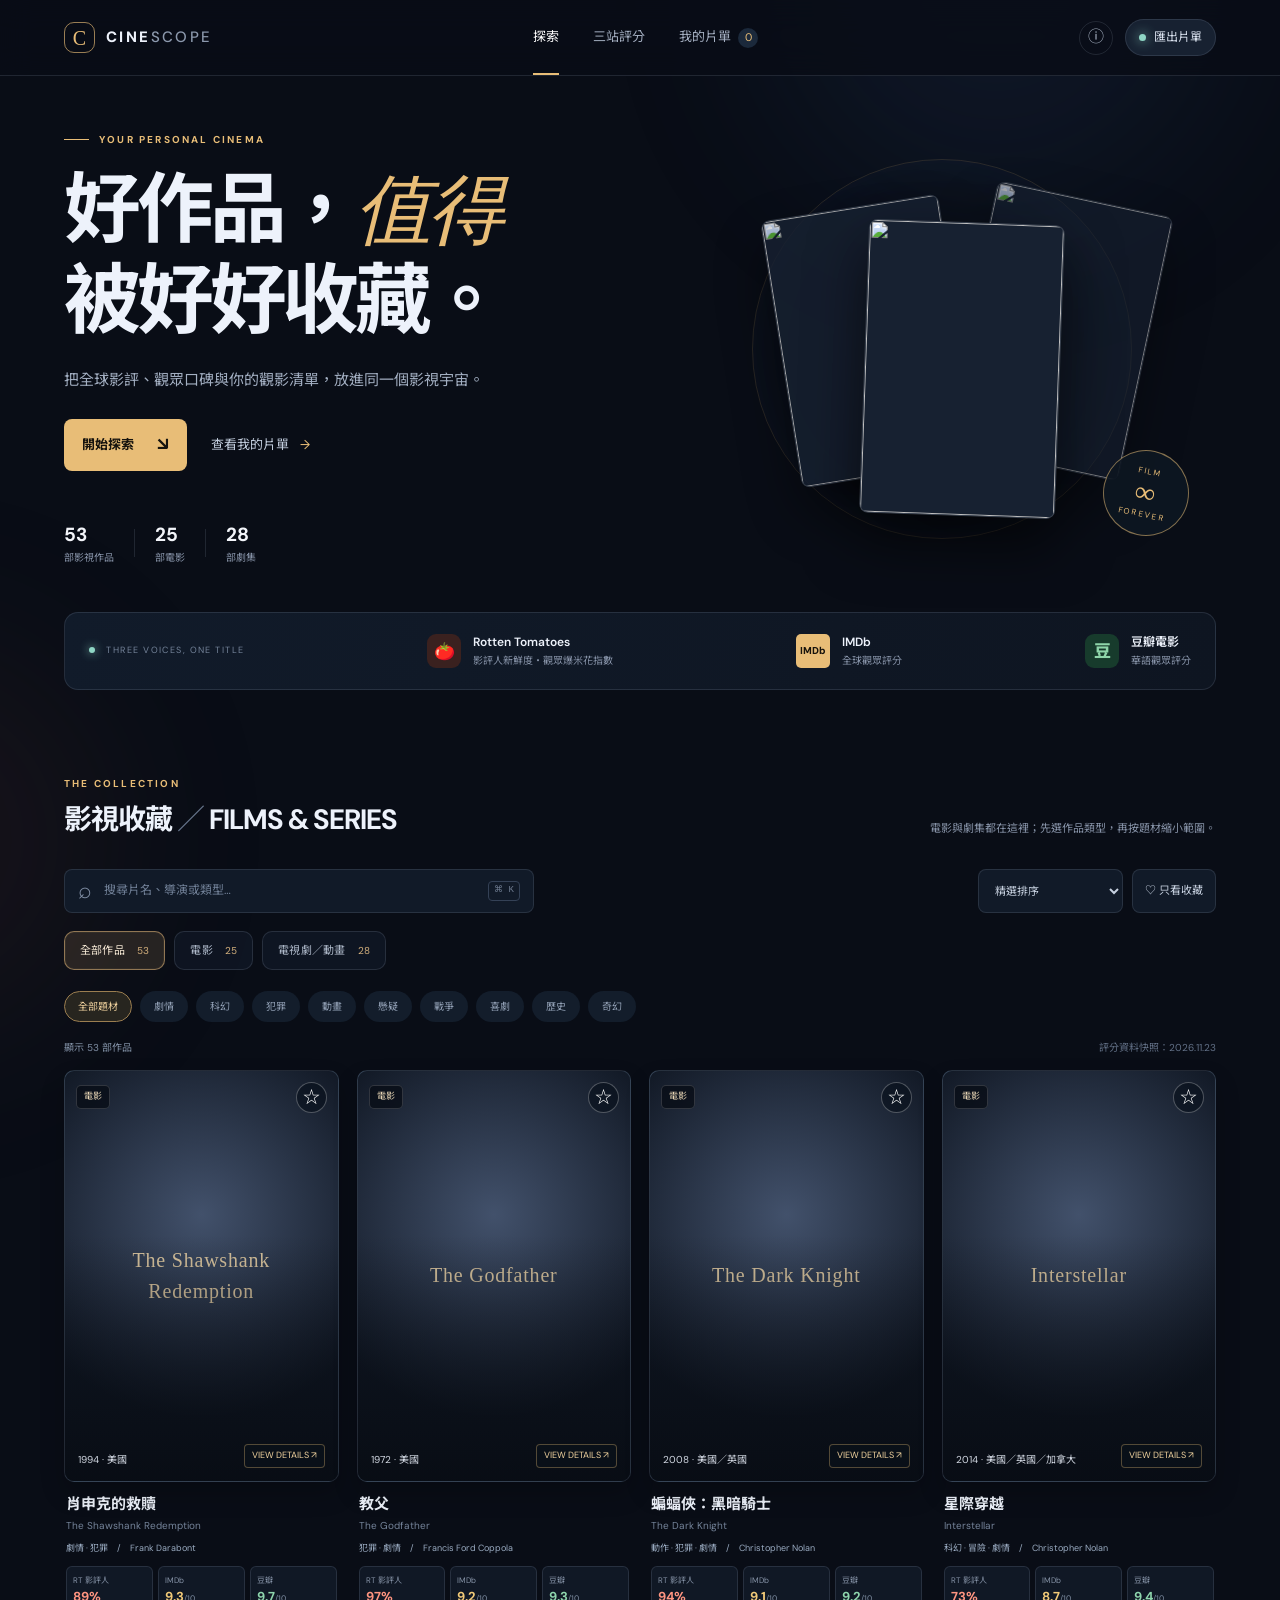
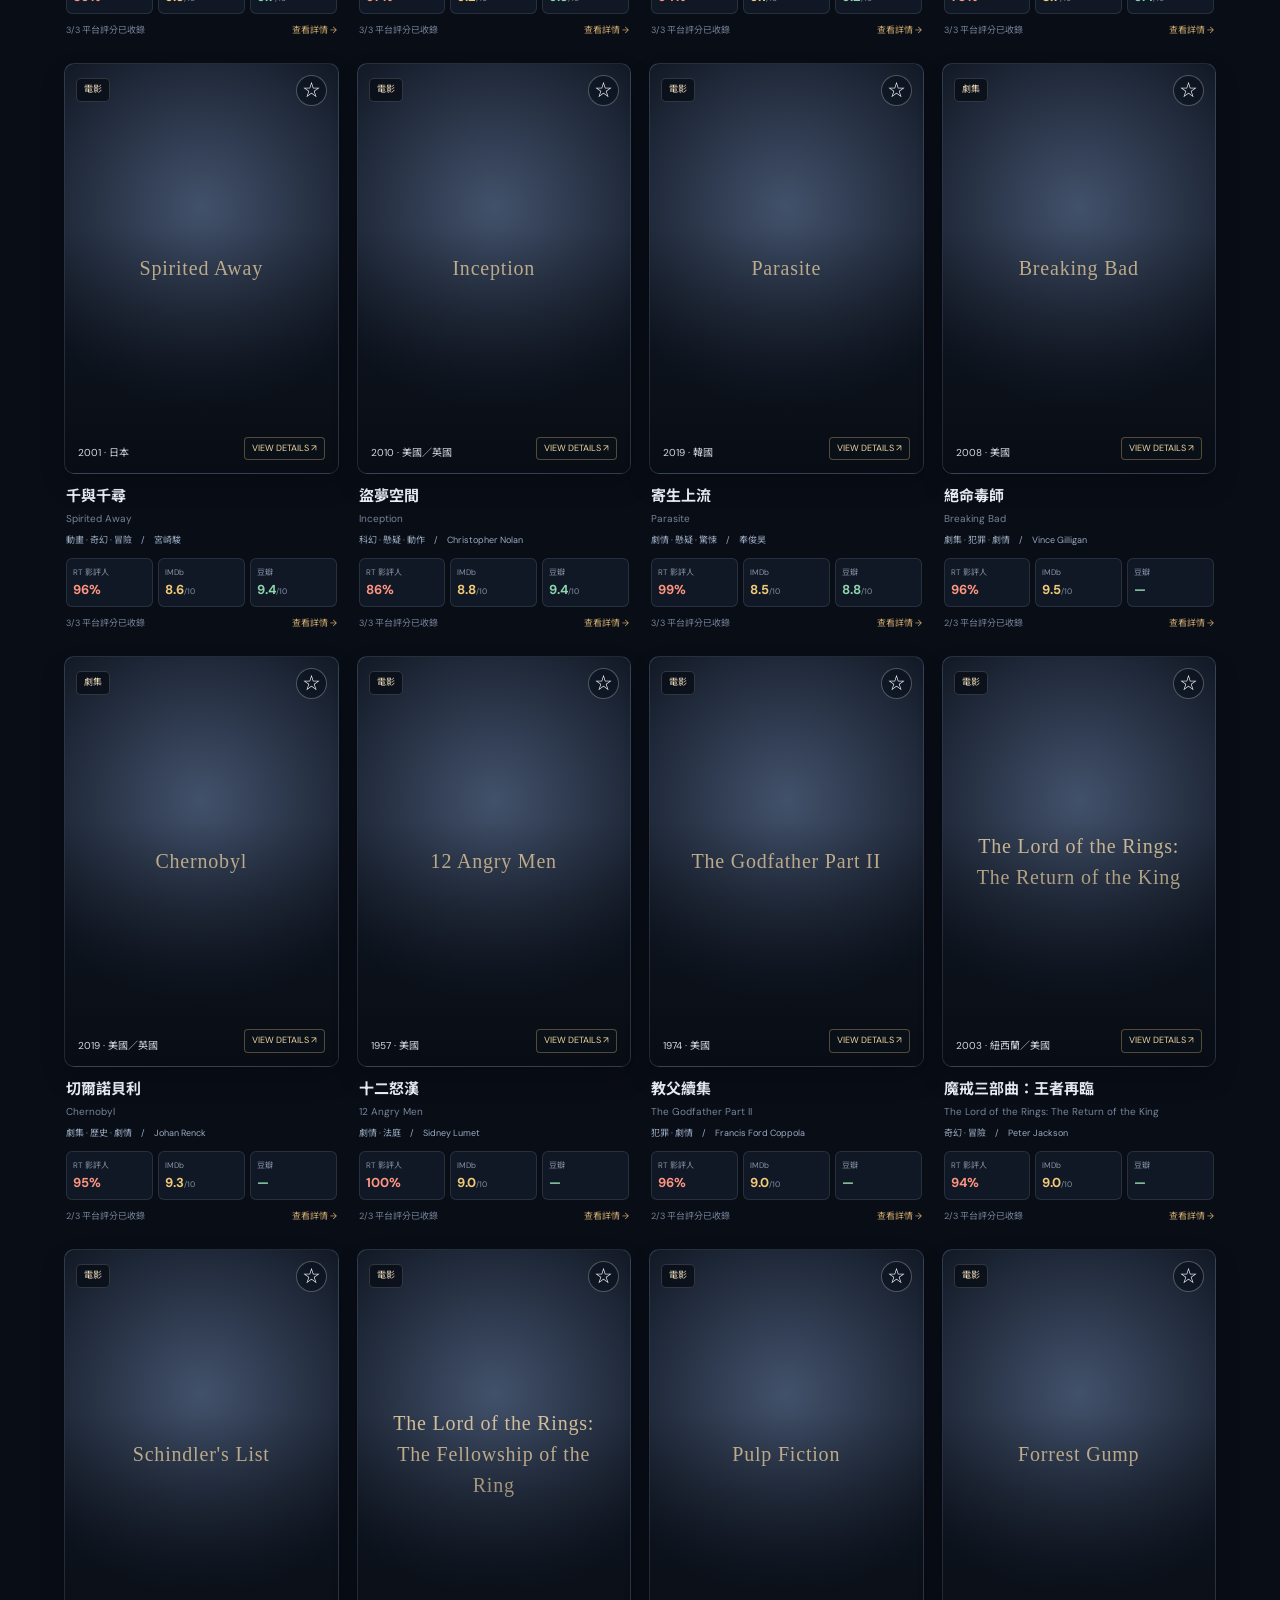
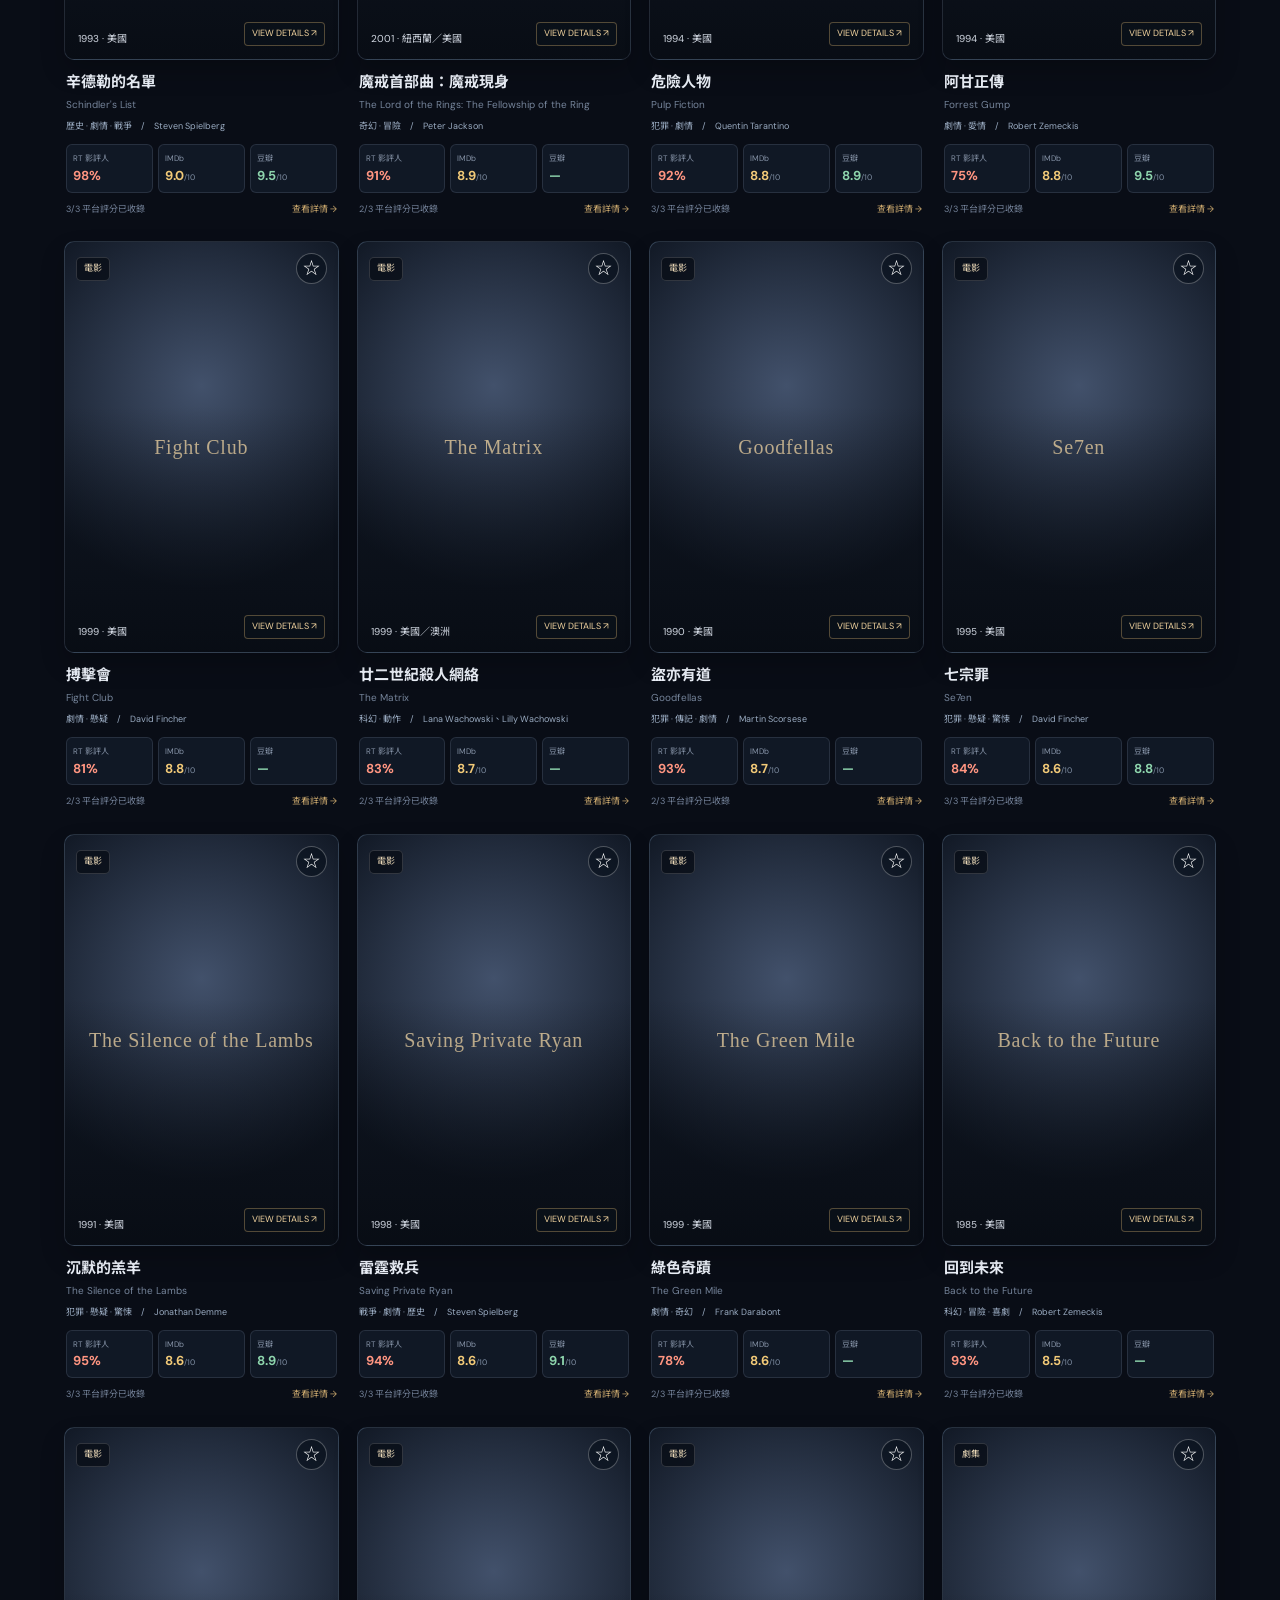
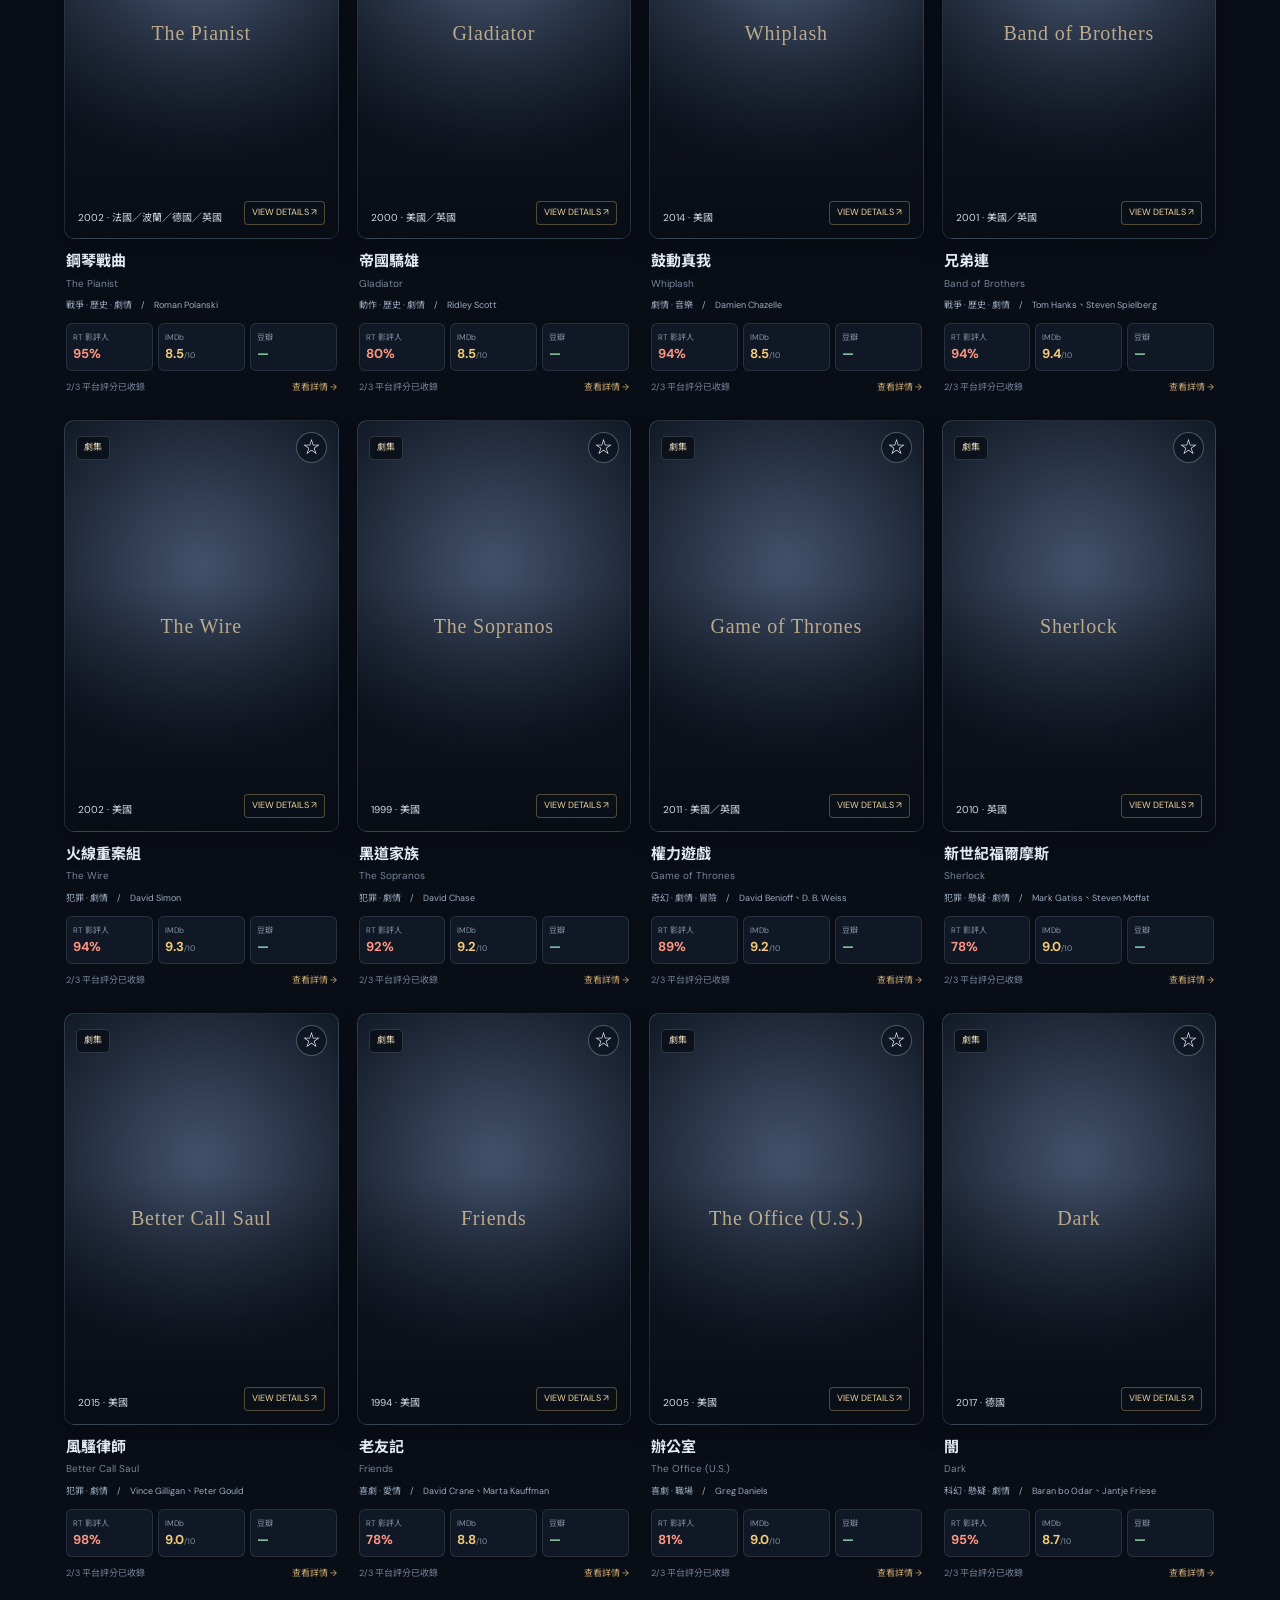
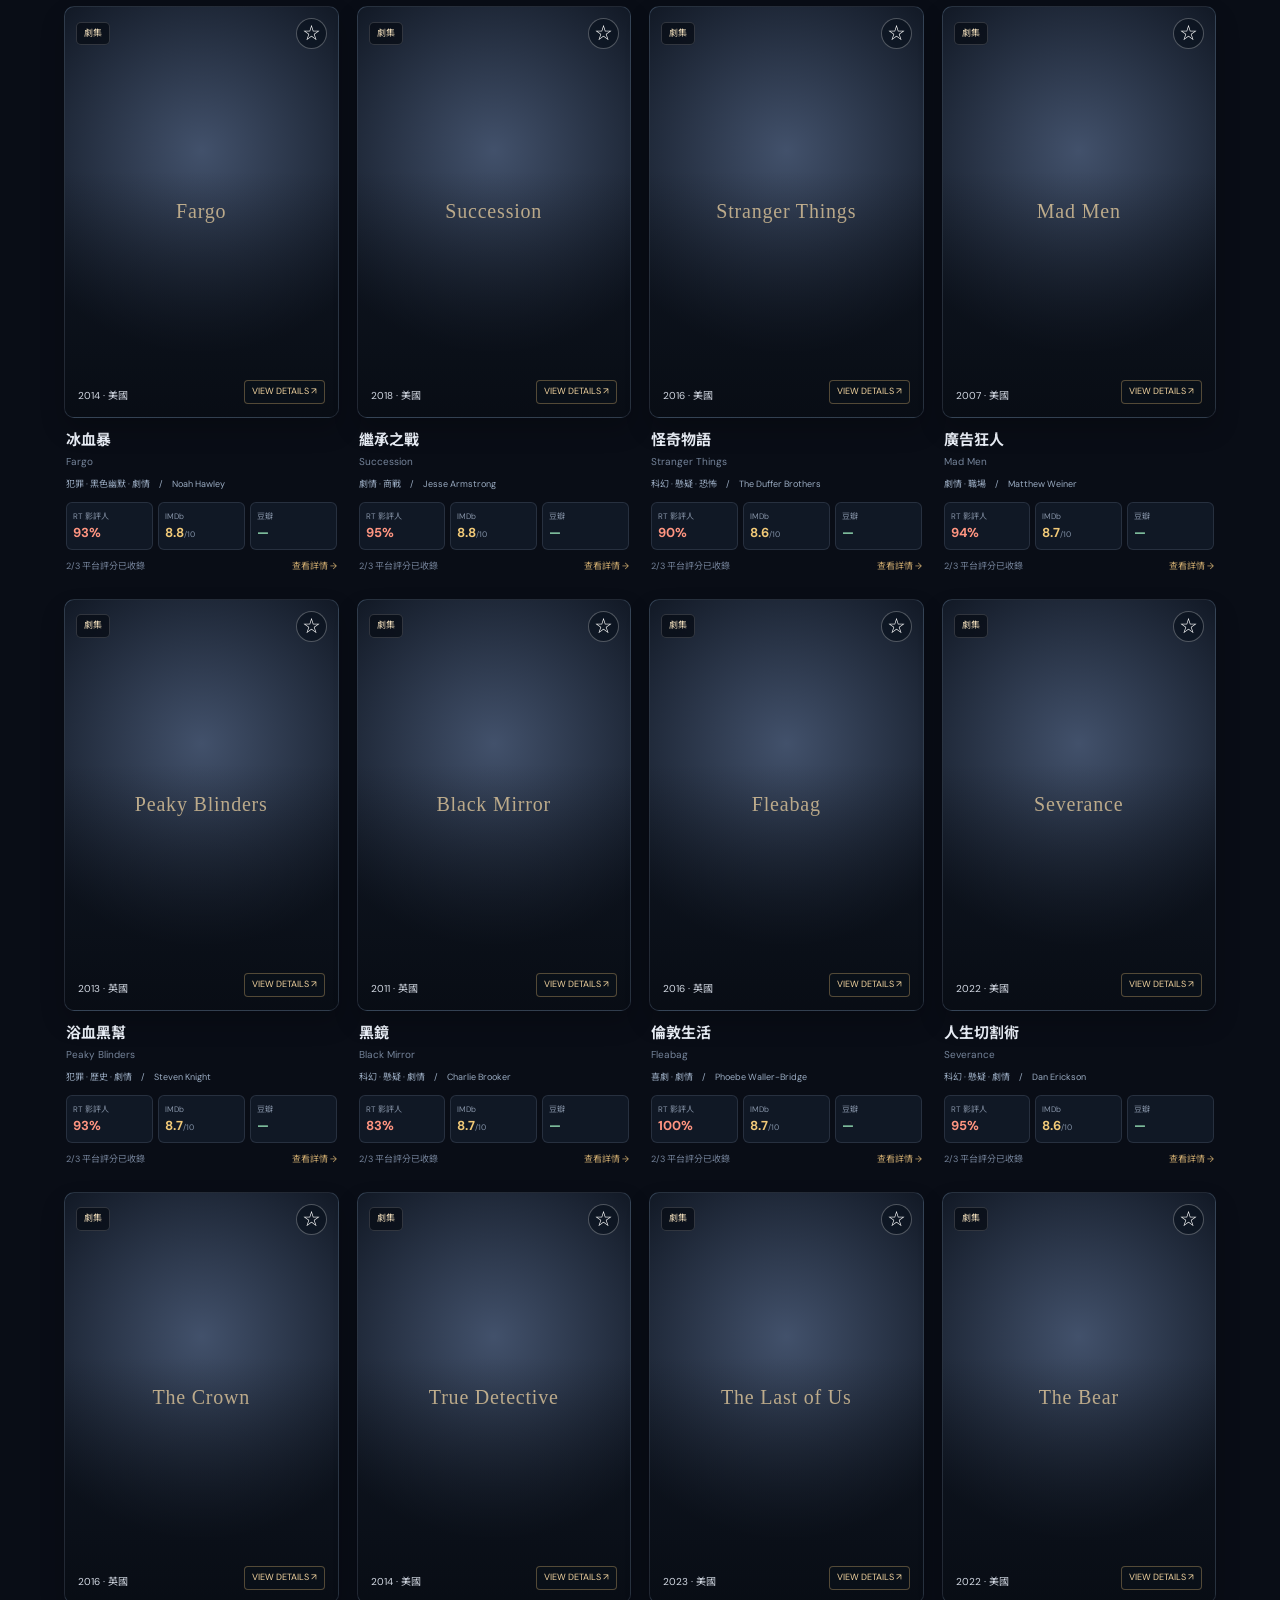
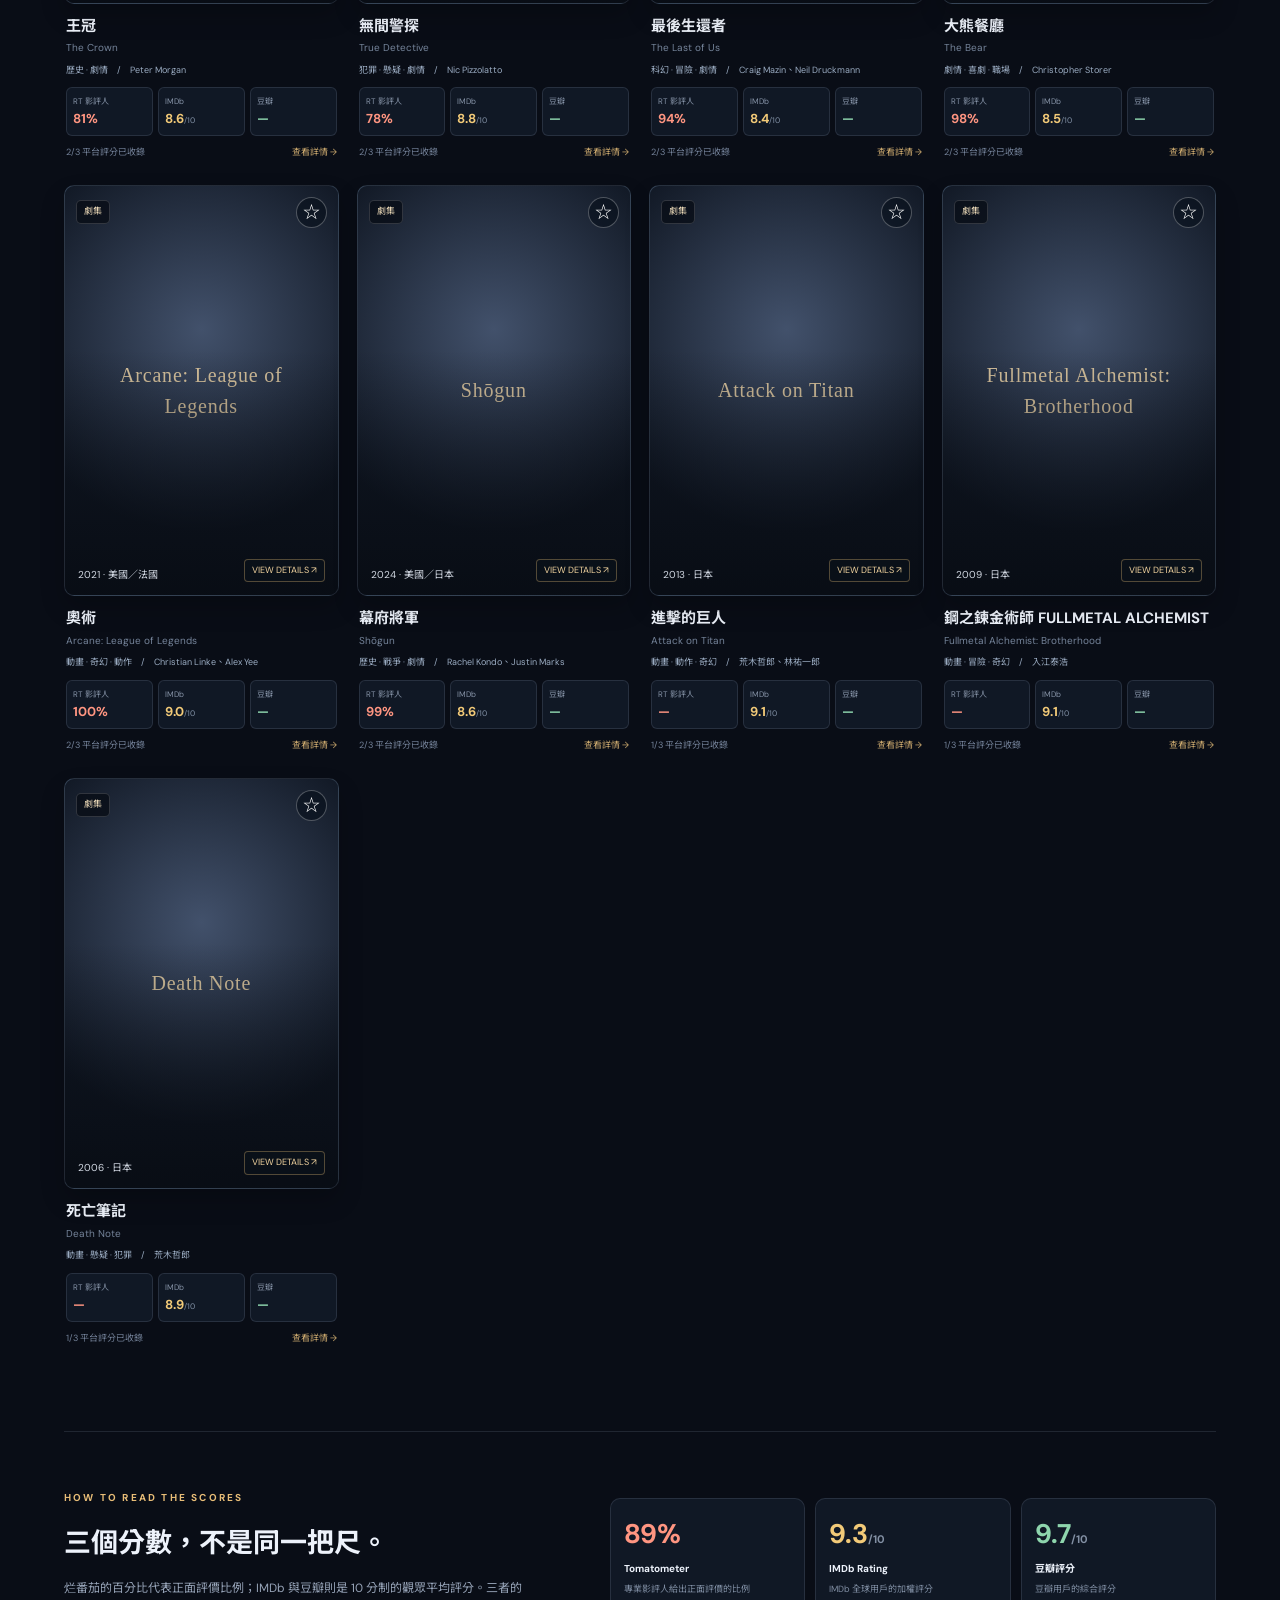
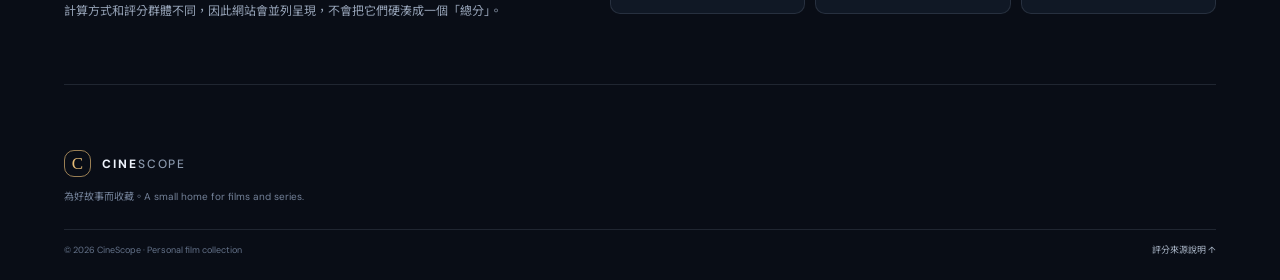
==== commit a1a3e52f: "Update copy to cover both films and series" ====
--- a/index.html
+++ b/index.html
@@ -56,7 +56,7 @@
     </section>
 
     <section class="platform-strip" id="ratings" aria-label="評分平台">
-      <div class="platform-intro"><span class="live-dot"></span> THREE VOICES, ONE MOVIE</div>
+      <div class="platform-intro"><span class="live-dot"></span> THREE VOICES, ONE TITLE</div>
       <div class="platform-item"><span class="platform-symbol rt-symbol">🍅</span><span><b>Rotten Tomatoes</b><small>影評人新鮮度・觀眾爆米花指數</small></span></div>
       <div class="platform-item"><span class="platform-symbol imdb-symbol">IMDb</span><span><b>IMDb</b><small>全球觀眾評分</small></span></div>
       <div class="platform-item"><span class="platform-symbol douban-symbol">豆</span><span><b>豆瓣電影</b><small>華語觀眾評分</small></span></div>
@@ -116,7 +116,7 @@
 
   <footer class="footer">
     <a class="brand footer-brand" href="./"><span class="brand-mark">C</span><span>CINE<span class="brand-light">SCOPE</span></span></a>
-    <p>為電影而收藏。A small home for great films.</p>
+    <p>為好故事而收藏。A small home for films and series.</p>
     <div class="footer-bottom"><span>© 2026 CineScope · Personal film collection</span><a href="#ratings">評分來源說明 ↑</a></div>
   </footer>
 
--- a/assets/css/style.css
+++ b/assets/css/style.css
@@ -18,3 +18,12 @@
 .poster-fallback{display:none;position:absolute;inset:0;align-items:center;justify-content:center;text-align:center;padding:20px;color:#d9c49e;font-family:Georgia,serif;font-size:20px;letter-spacing:.04em;background:radial-gradient(circle at 50% 35%,#42516b,#101723 68%)}.poster-failed .poster-fallback{display:flex}
 
 .secondary-score{display:block;color:#8492a7;font-size:8px;line-height:1.5;margin-top:4px}
+
+
+/* Separate film / series switch */
+.type-row{display:flex;align-items:center;gap:9px;flex-wrap:wrap;margin:18px 0 11px}
+.type-pill{display:inline-flex;align-items:center;gap:12px;padding:10px 15px;border:1px solid rgba(150,166,190,.18);border-radius:10px;background:rgba(18,26,40,.68);color:#aeb9c9;font:inherit;font-size:11px;letter-spacing:.02em;cursor:pointer;transition:background .18s ease,border-color .18s ease,color .18s ease,transform .18s ease}
+.type-pill:hover{border-color:rgba(219,181,125,.42);color:#f3eadc;transform:translateY(-1px)}
+.type-pill.selected{background:rgba(210,169,111,.14);border-color:rgba(220,179,120,.58);color:#f5e8d4;box-shadow:inset 0 0 0 1px rgba(220,179,120,.06)}
+.type-pill span{font-size:10px;color:#d6b27e;font-variant-numeric:tabular-nums}
+@media(max-width:600px){.type-row{gap:7px;margin:15px 0 9px}.type-pill{padding:9px 11px;font-size:10px;gap:8px}}
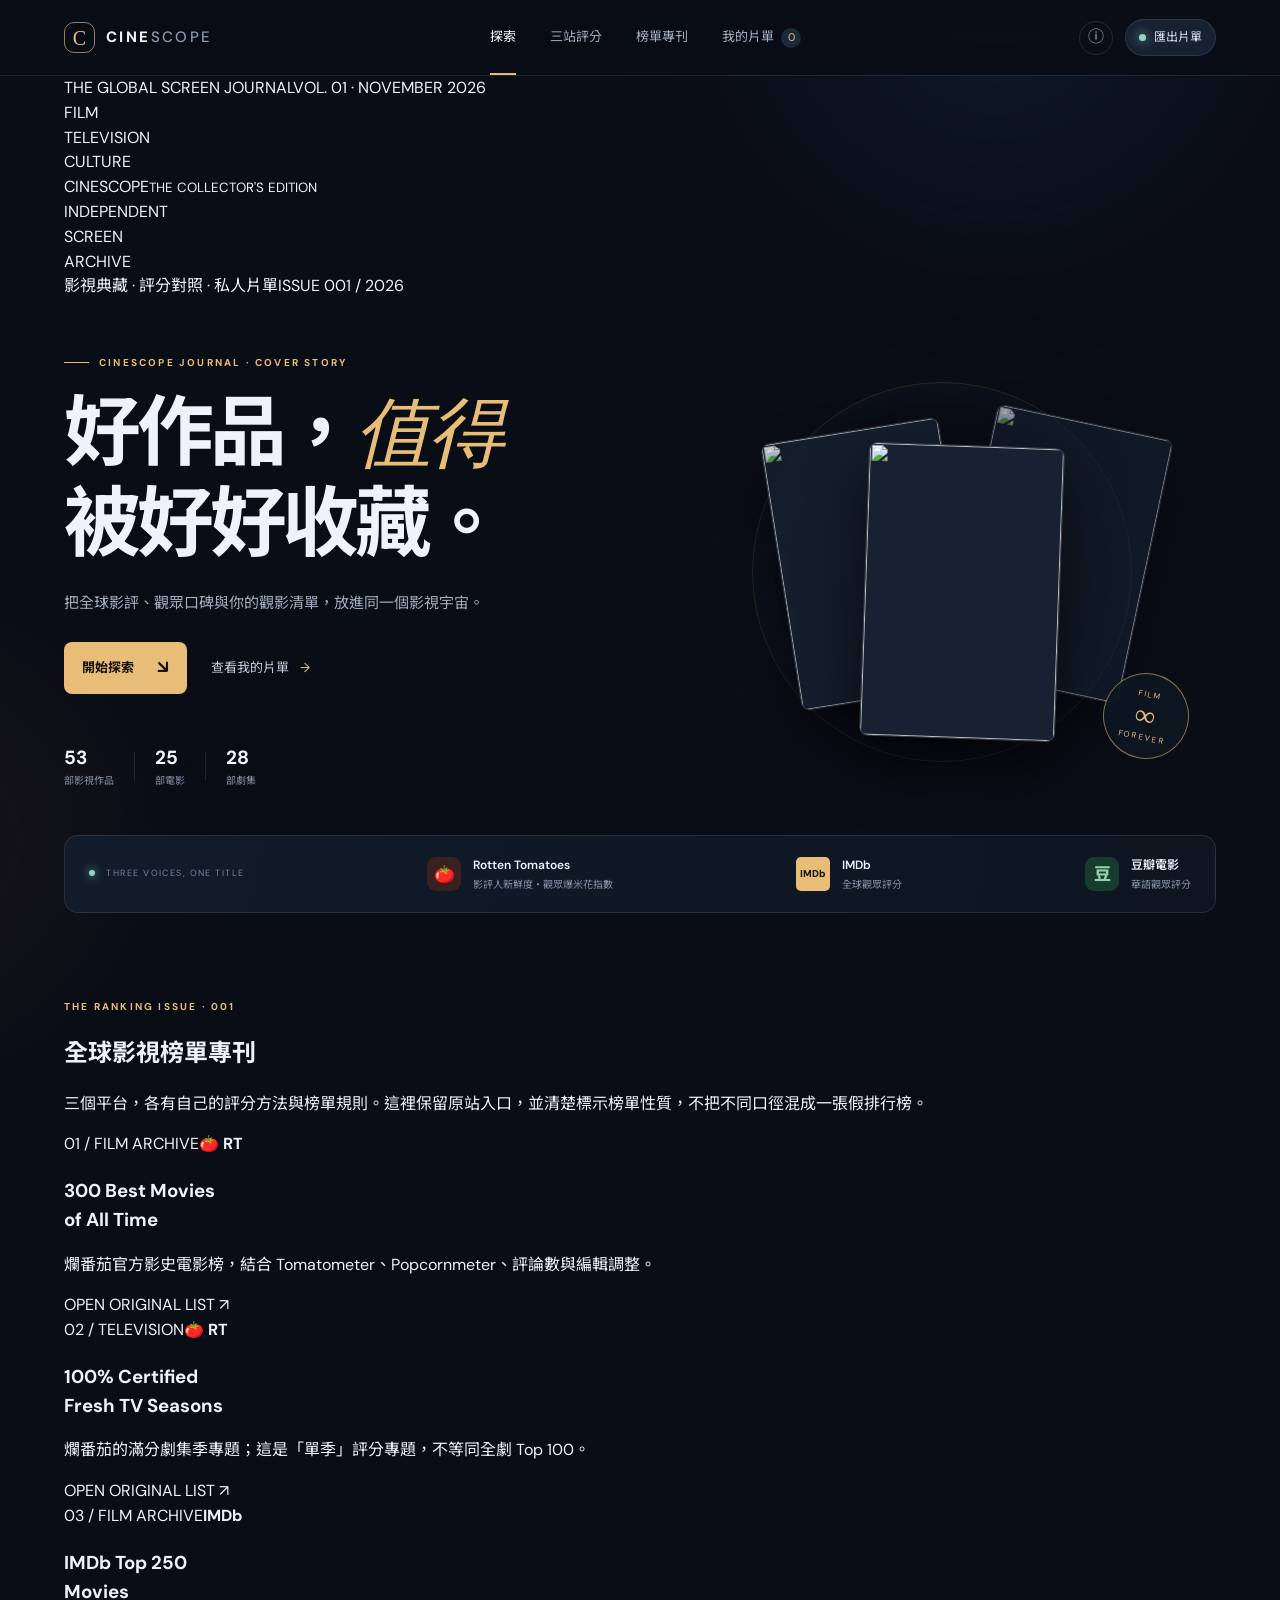
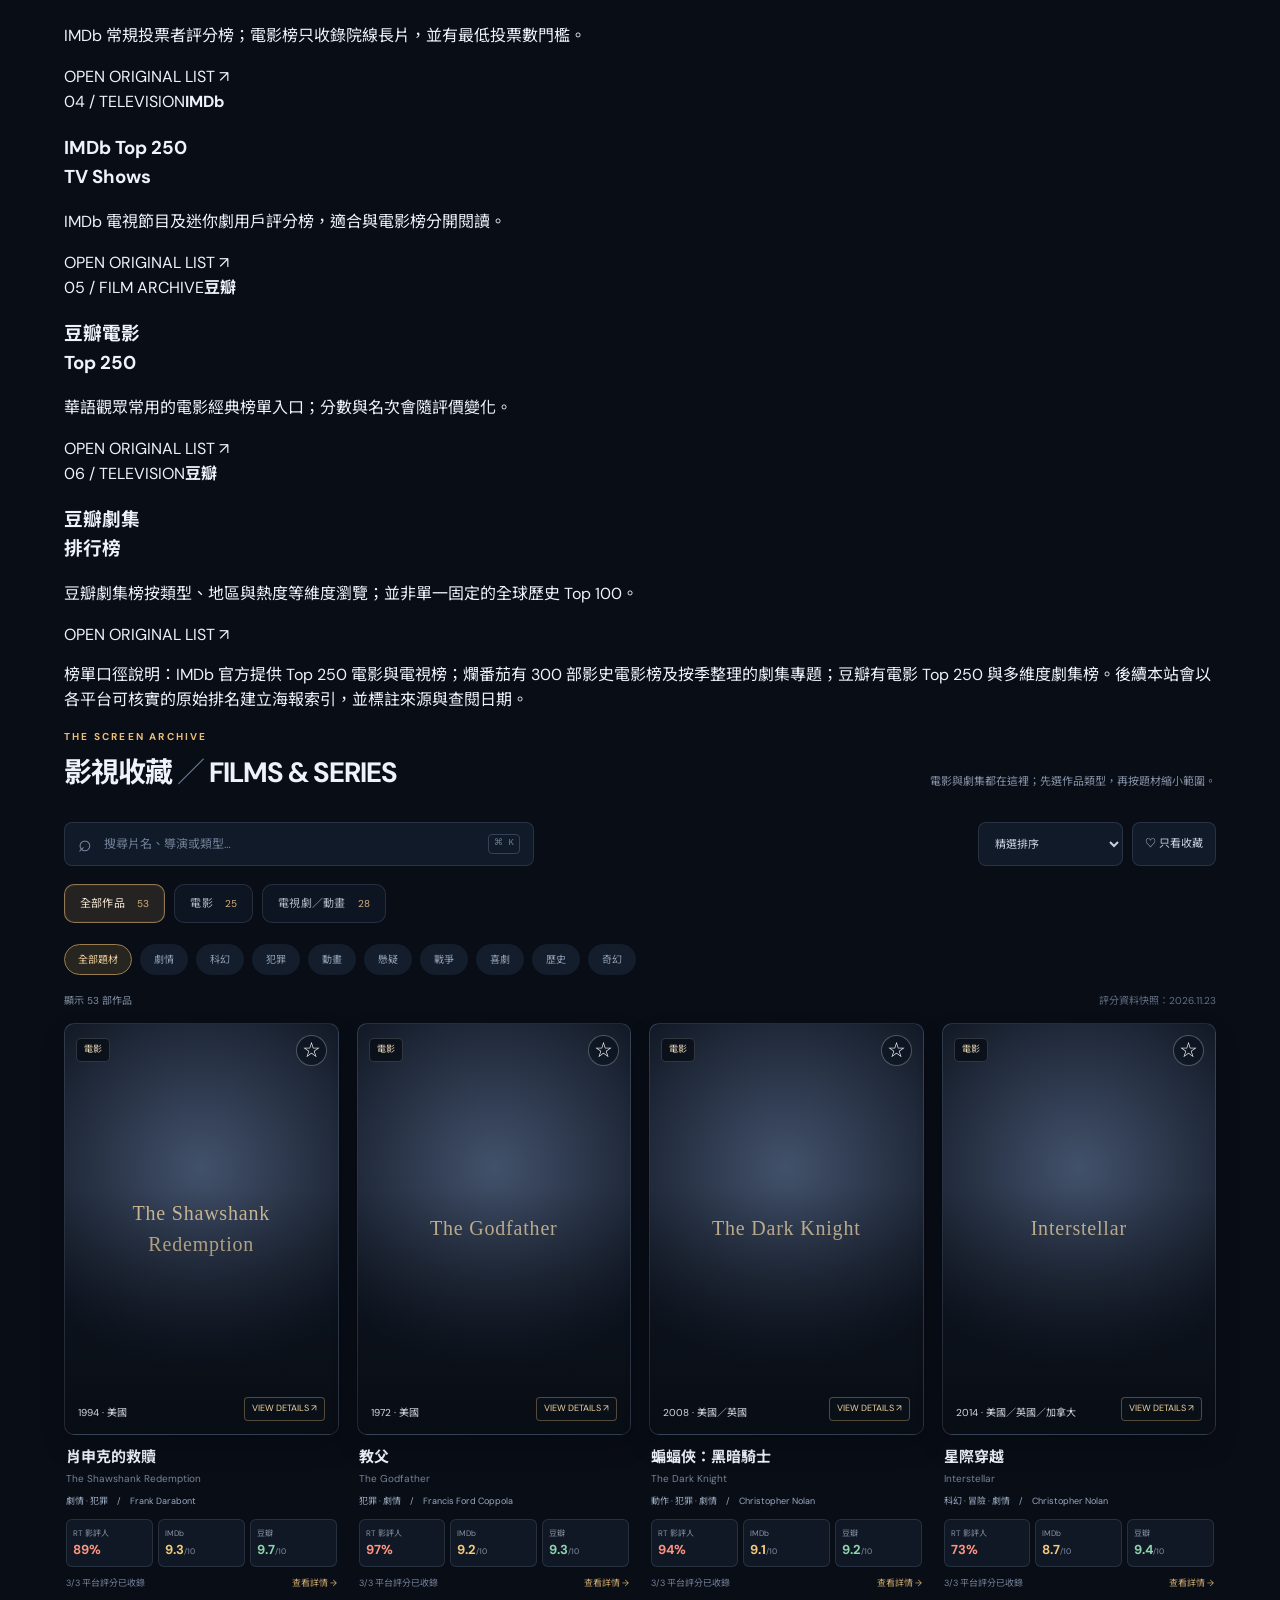
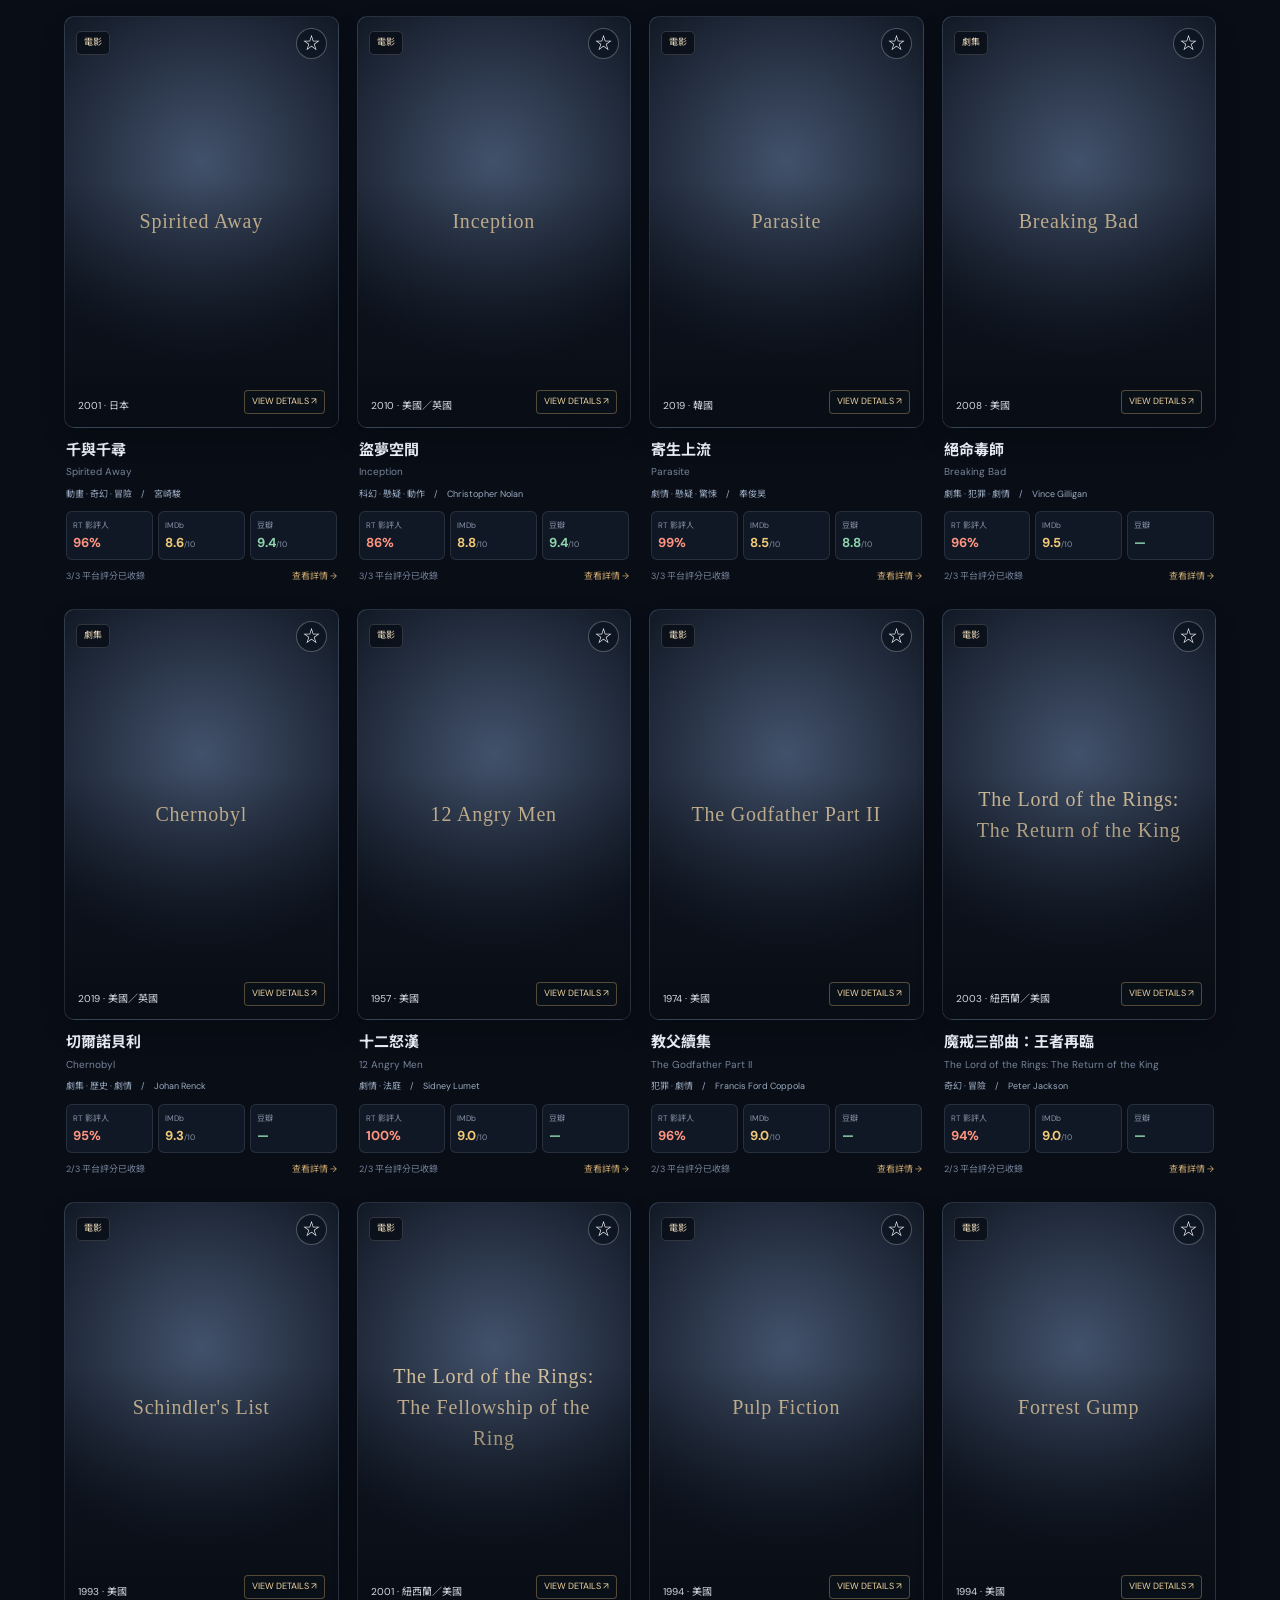
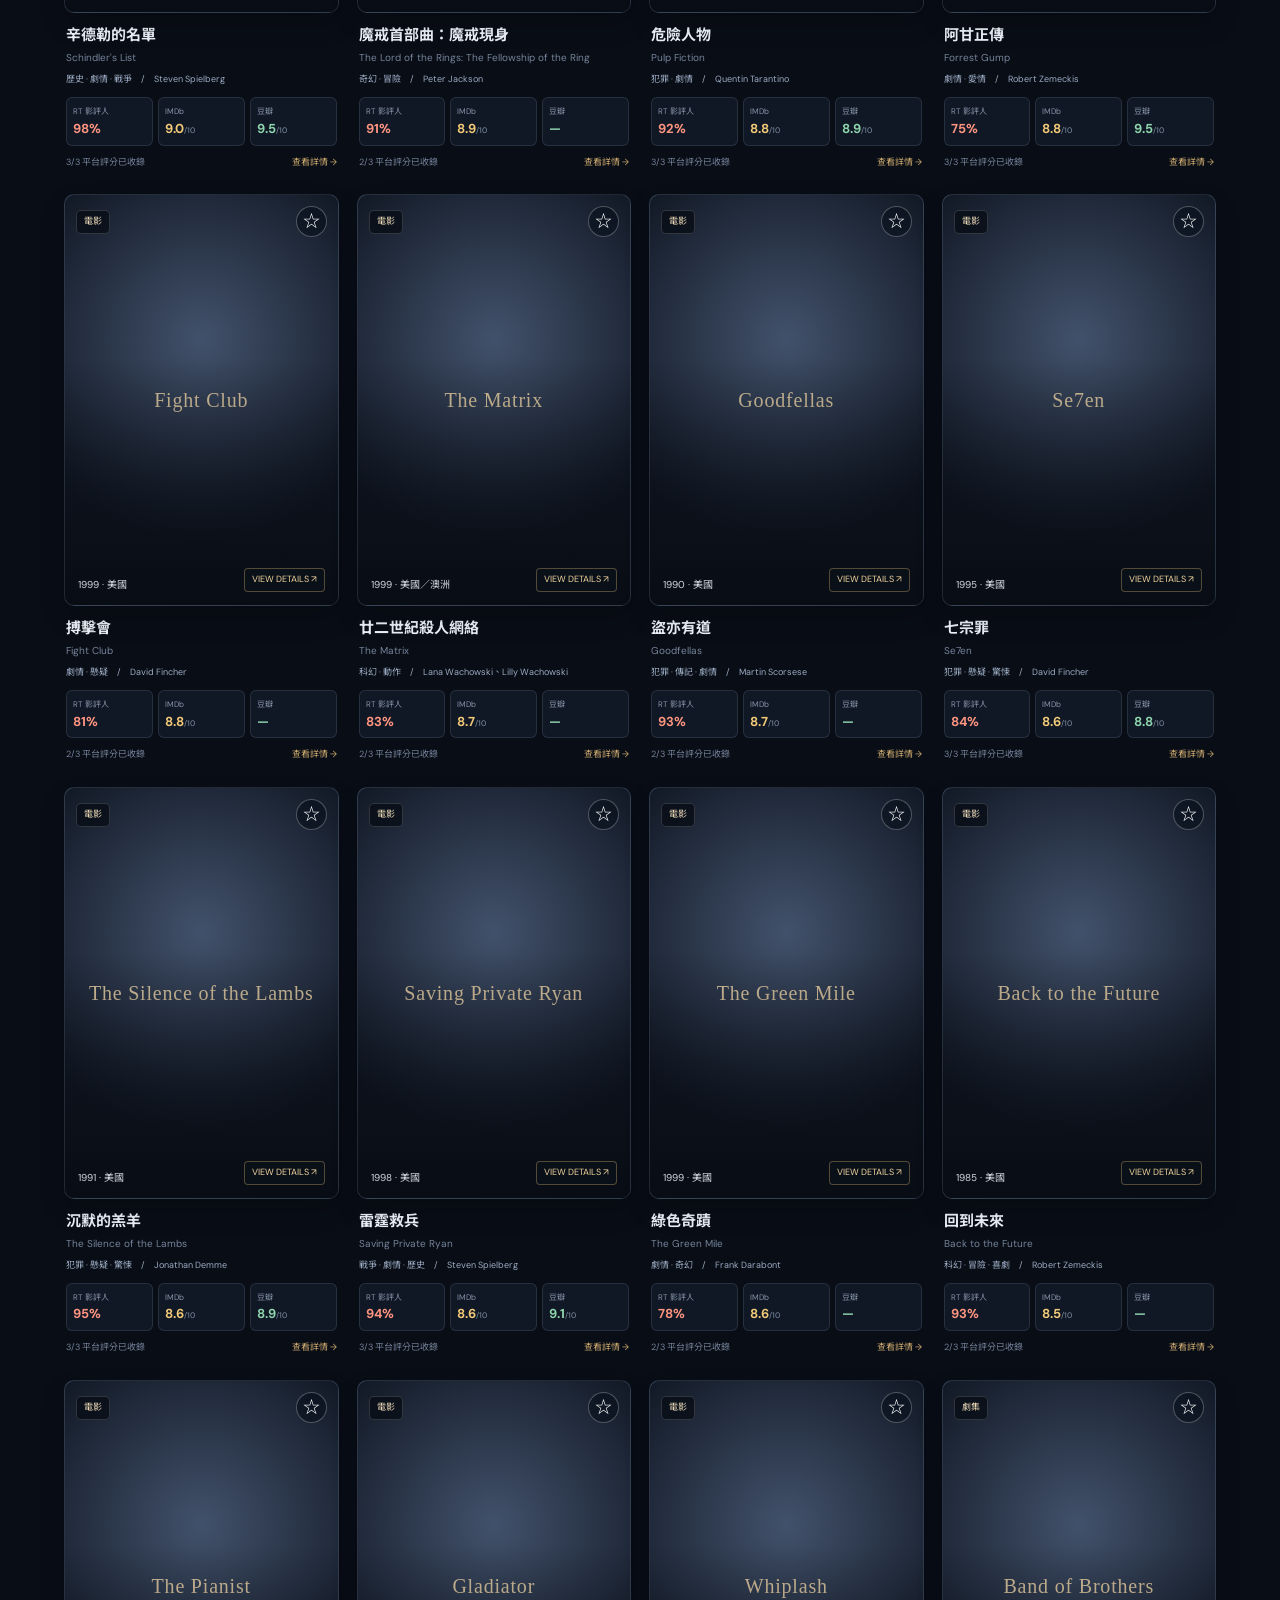
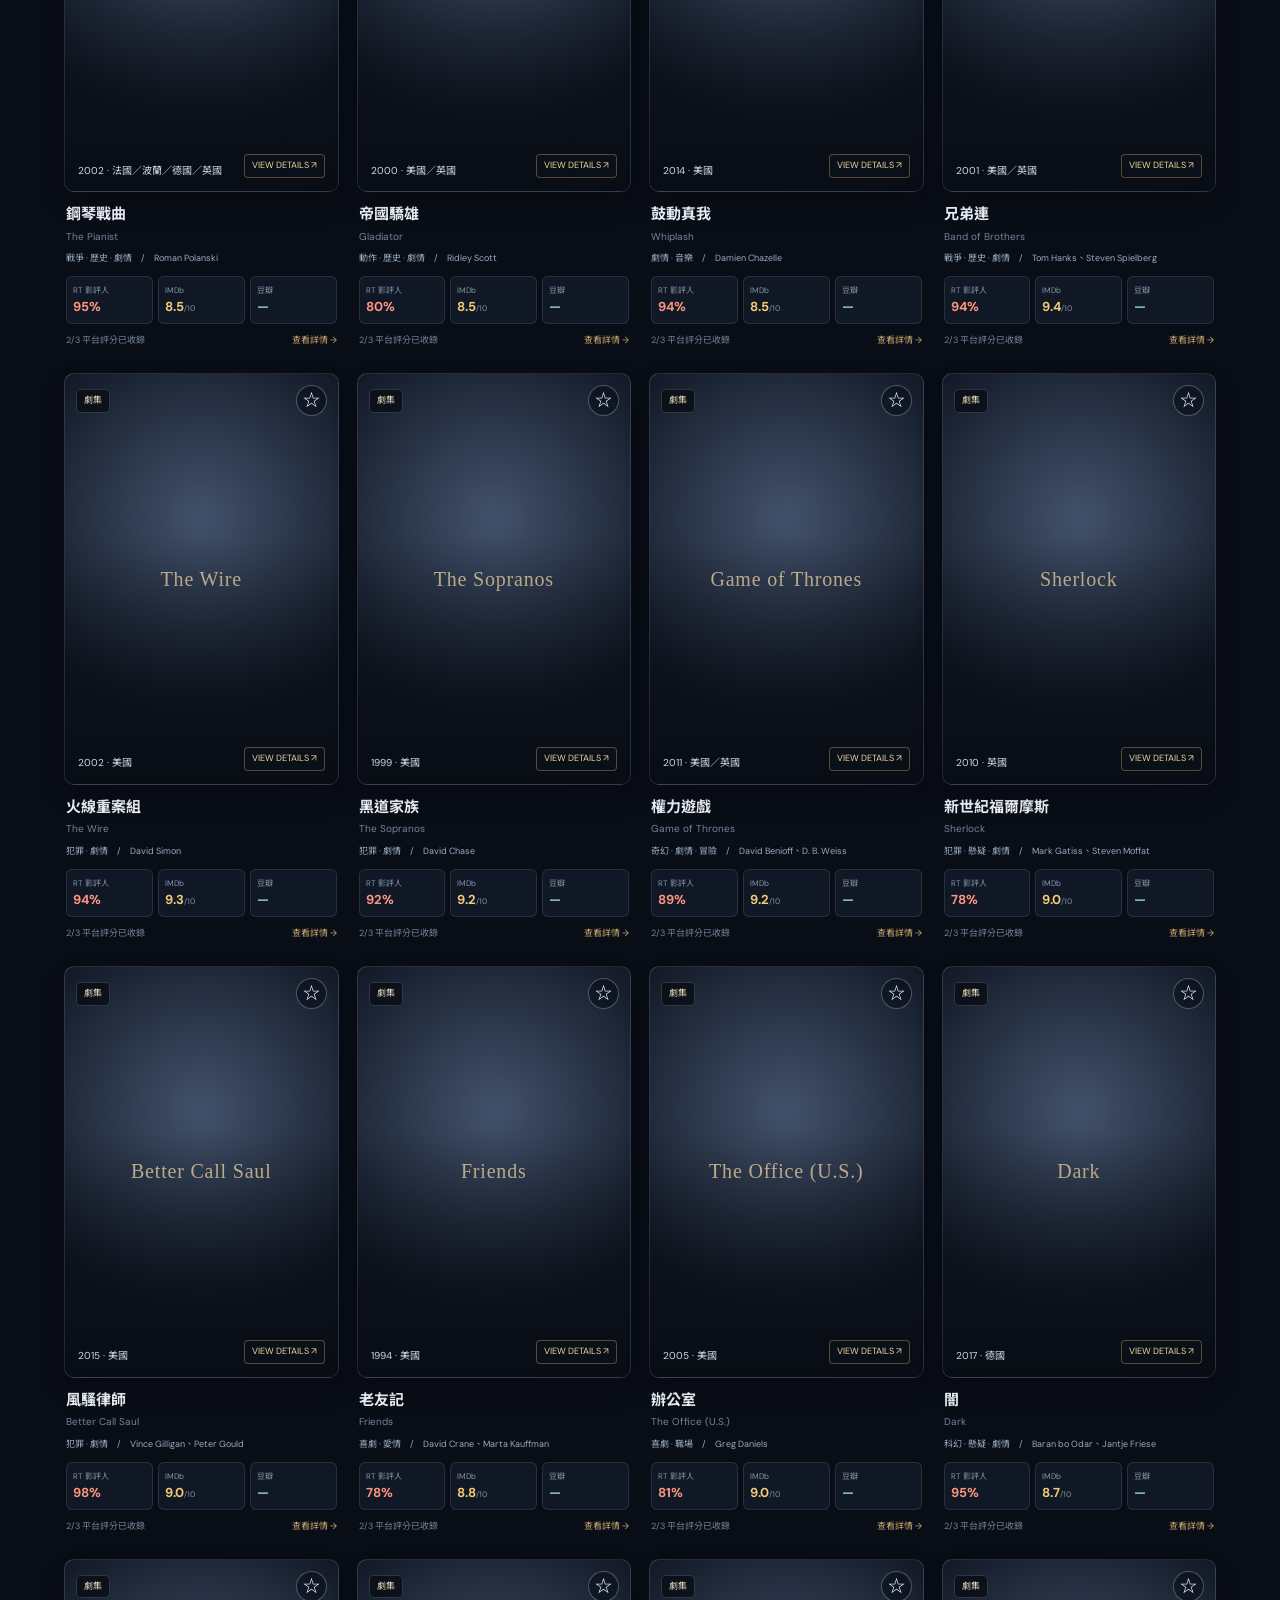
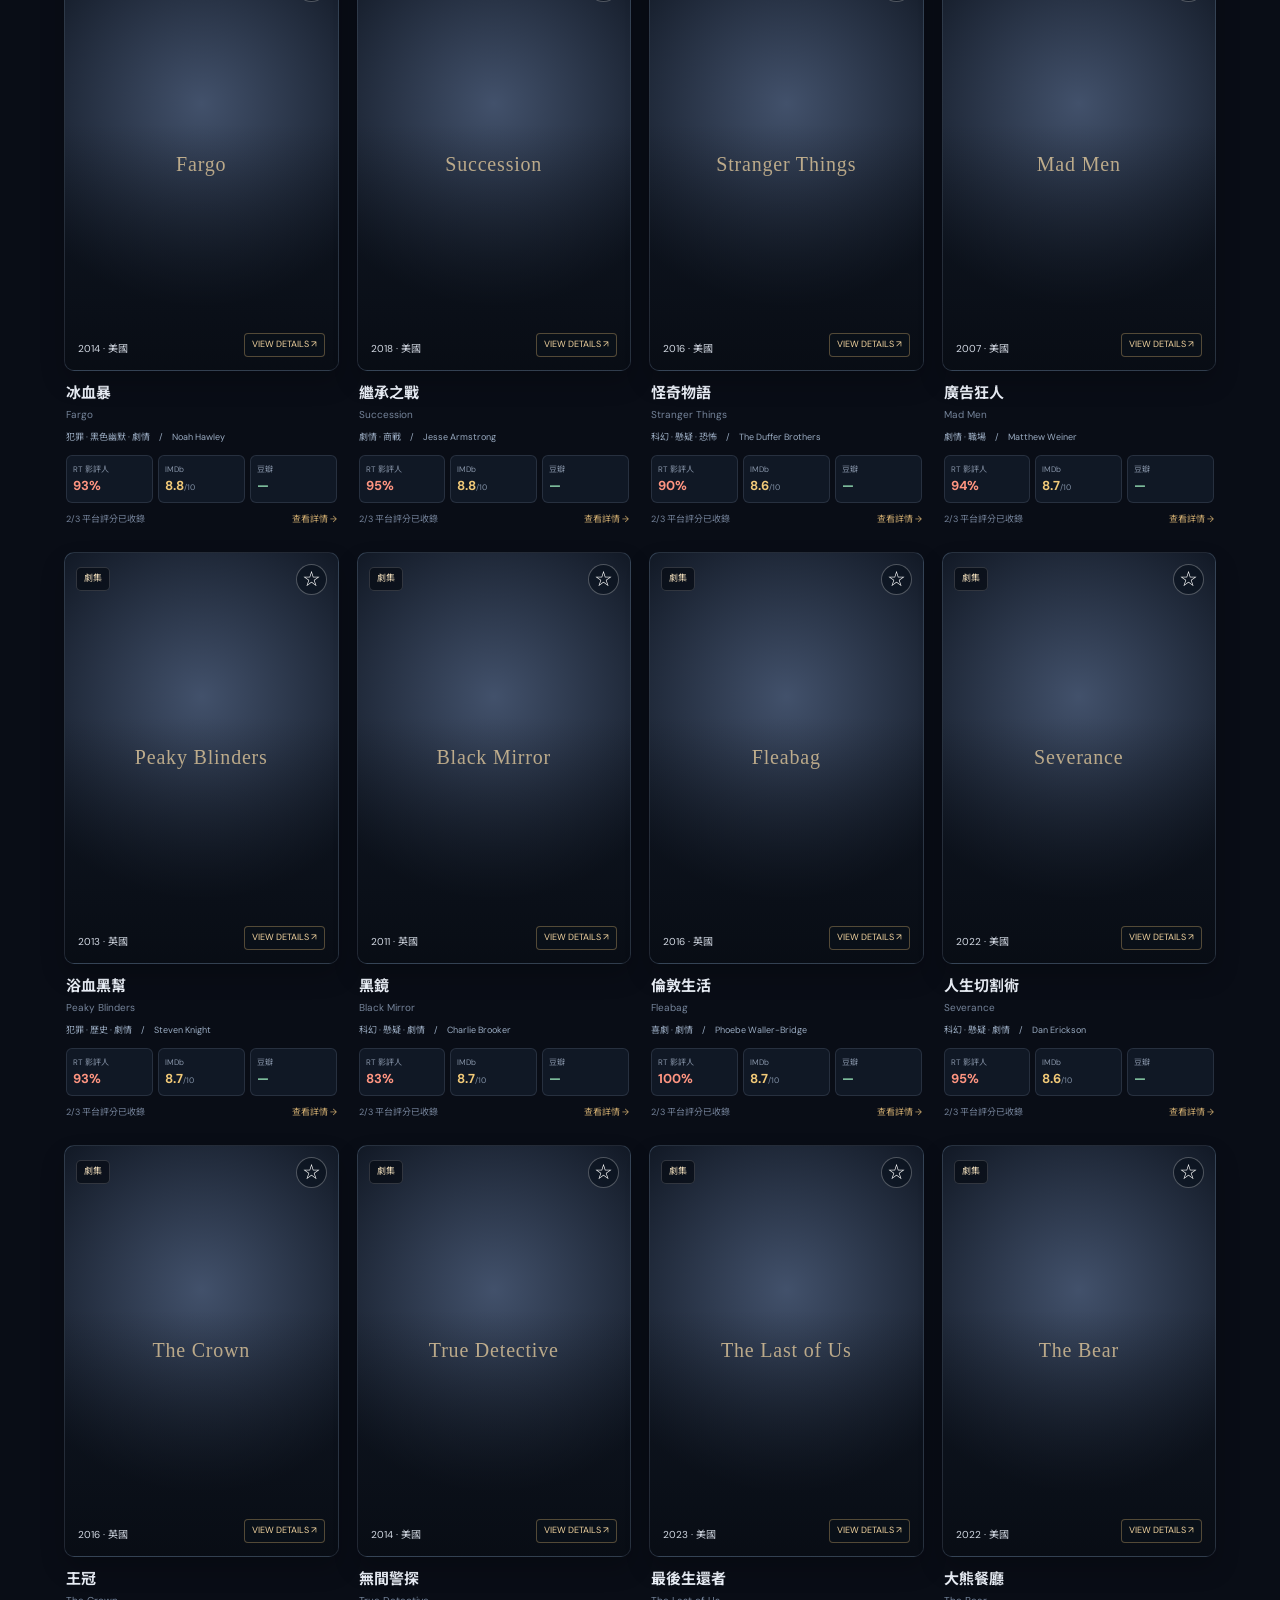
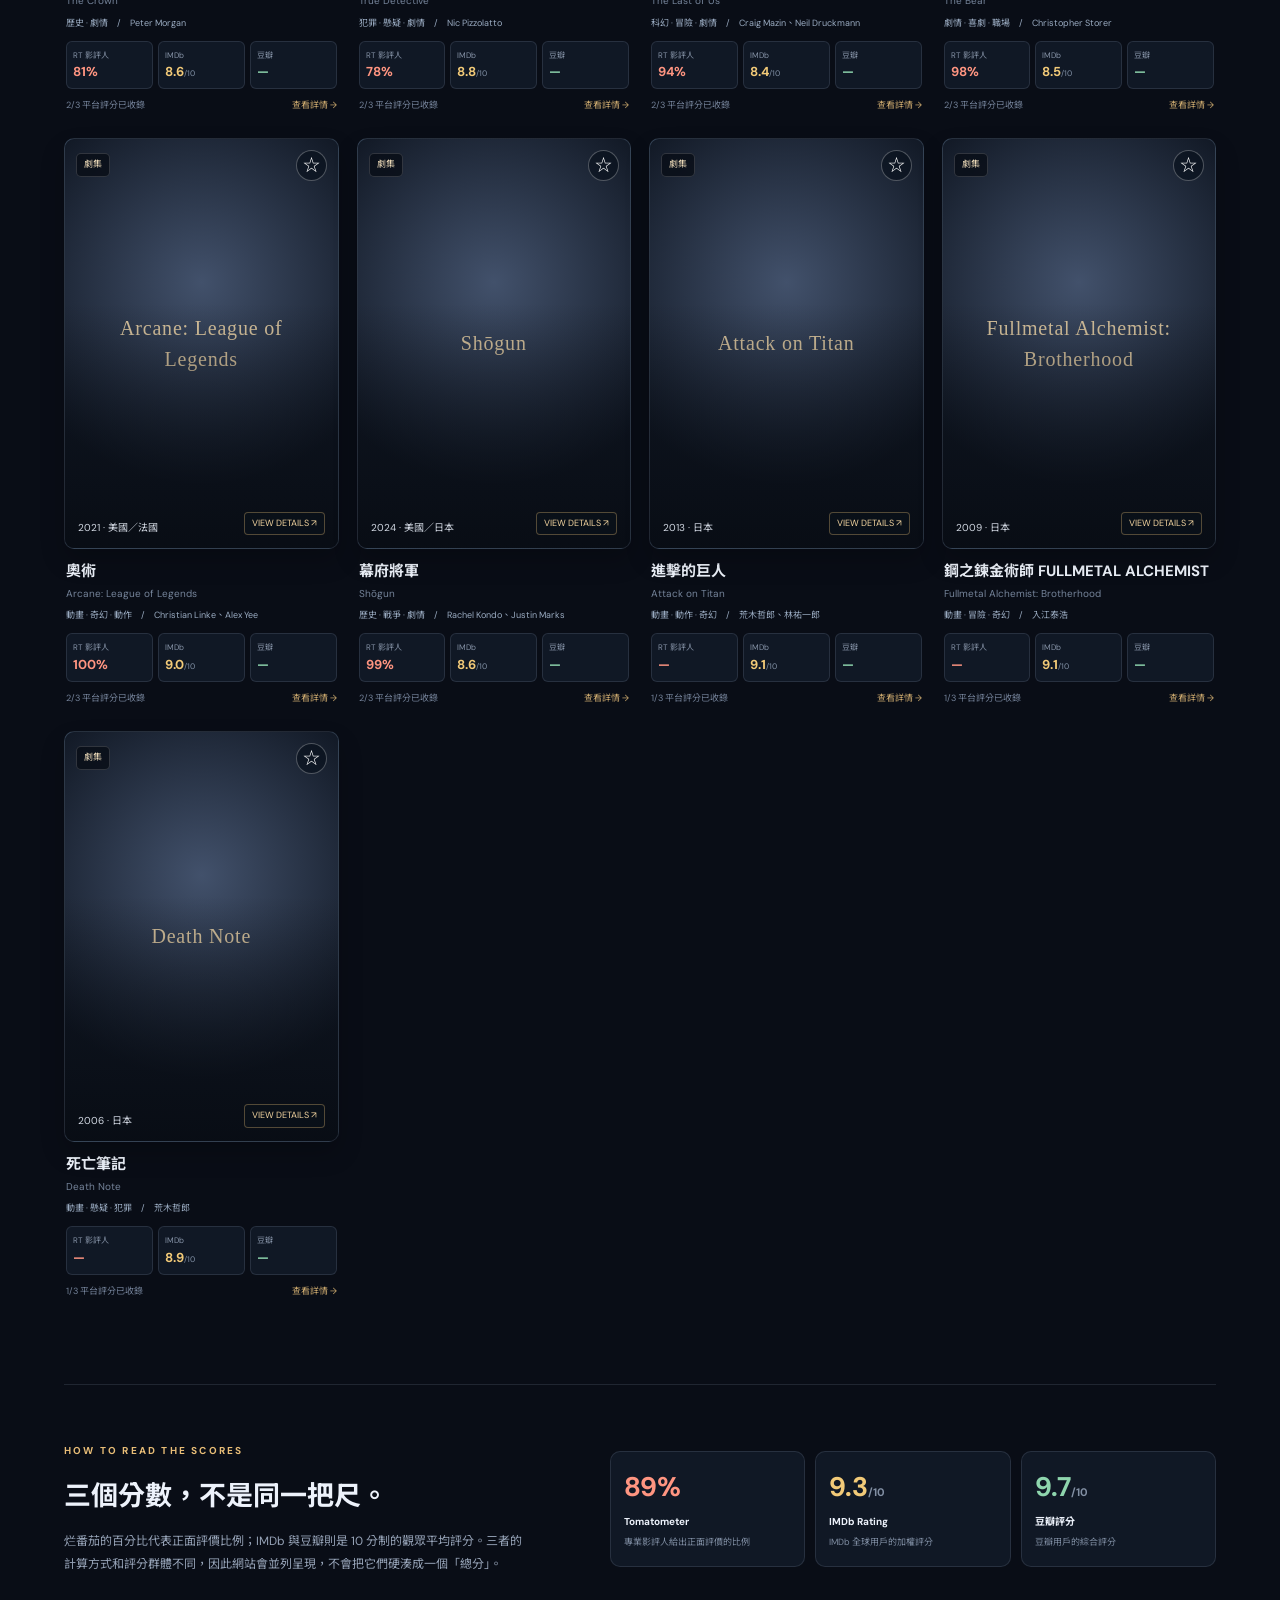
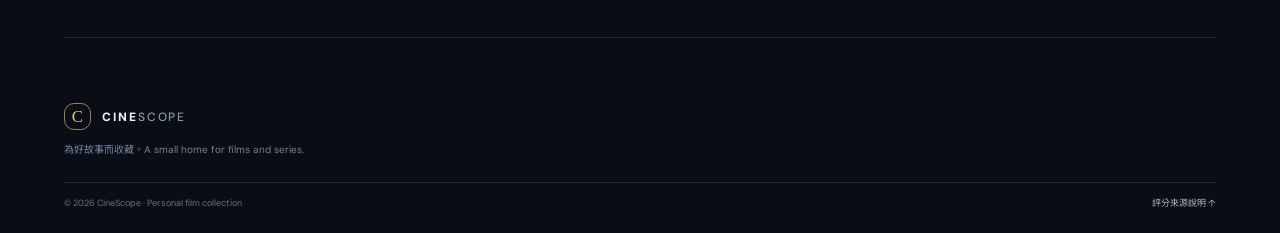
==== commit f22310ac: "Redesign homepage as a cinema magazine and add source-specific ranking guide" ====
--- a/index.html
+++ b/index.html
@@ -20,6 +20,7 @@
     <nav class="main-nav" aria-label="主導覽">
       <a class="nav-link active" href="#discover">探索</a>
       <a class="nav-link" href="#ratings">三站評分</a>
+      <a class="nav-link" href="#rankings">榜單專刊</a>
       <button class="nav-link" id="watchlistNav" type="button">我的片單 <span class="nav-count" id="watchCount">0</span></button>
     </nav>
     <div class="top-actions">
@@ -29,9 +30,19 @@
   </header>
 
   <main>
+    <section class="issue-masthead" aria-label="CineScope 雜誌刊頭">
+      <div class="issue-topline"><span>THE GLOBAL SCREEN JOURNAL</span><span>VOL. 01 · NOVEMBER 2026</span></div>
+      <div class="issue-title-row">
+        <span class="issue-side">FILM<br>TELEVISION<br>CULTURE</span>
+        <div class="issue-wordmark">CINE<span>SCOPE</span><small>THE COLLECTOR'S EDITION</small></div>
+        <span class="issue-side issue-side-right">INDEPENDENT<br>SCREEN<br>ARCHIVE</span>
+      </div>
+      <div class="issue-bottomline"><span>影視典藏 · 評分對照 · 私人片單</span><span>ISSUE 001 / 2026</span></div>
+    </section>
+
     <section class="hero" id="discover">
       <div class="hero-copy">
-        <p class="eyebrow"><span class="eyebrow-line"></span> YOUR PERSONAL CINEMA</p>
+        <p class="eyebrow"><span class="eyebrow-line"></span> CINESCOPE JOURNAL · COVER STORY</p>
         <h1>好作品，<em>值得</em><br>被好好收藏。</h1>
         <p class="hero-sub">把全球影評、觀眾口碑與你的觀影清單，放進同一個影視宇宙。</p>
         <div class="hero-actions">
@@ -62,9 +73,55 @@
       <div class="platform-item"><span class="platform-symbol douban-symbol">豆</span><span><b>豆瓣電影</b><small>華語觀眾評分</small></span></div>
     </section>
 
+    <section class="ranking-desk" id="rankings">
+      <div class="ranking-heading">
+        <div><p class="eyebrow">THE RANKING ISSUE · 001</p><h2>全球影視榜單專刊</h2></div>
+        <p>三個平台，各有自己的評分方法與榜單規則。這裡保留原站入口，並清楚標示榜單性質，不把不同口徑混成一張假排行榜。</p>
+      </div>
+      <div class="ranking-grid">
+        <a class="ranking-card ranking-rt" href="https://editorial.rottentomatoes.com/guide/best-movies-of-all-time/" target="_blank" rel="noopener noreferrer">
+          <div class="ranking-card-top"><span>01 / FILM ARCHIVE</span><b>🍅 RT</b></div>
+          <h3>300 Best Movies<br>of All Time</h3>
+          <p>爛番茄官方影史電影榜，結合 Tomatometer、Popcornmeter、評論數與編輯調整。</p>
+          <span class="ranking-open">OPEN ORIGINAL LIST ↗</span>
+        </a>
+        <a class="ranking-card ranking-rt" href="https://editorial.rottentomatoes.com/guide/100-percent-certified-fresh-tv-seasons/" target="_blank" rel="noopener noreferrer">
+          <div class="ranking-card-top"><span>02 / TELEVISION</span><b>🍅 RT</b></div>
+          <h3>100% Certified<br>Fresh TV Seasons</h3>
+          <p>爛番茄的滿分劇集季專題；這是「單季」評分專題，不等同全劇 Top 100。</p>
+          <span class="ranking-open">OPEN ORIGINAL LIST ↗</span>
+        </a>
+        <a class="ranking-card ranking-imdb" href="https://www.imdb.com/chart/top/" target="_blank" rel="noopener noreferrer">
+          <div class="ranking-card-top"><span>03 / FILM ARCHIVE</span><b>IMDb</b></div>
+          <h3>IMDb Top 250<br>Movies</h3>
+          <p>IMDb 常規投票者評分榜；電影榜只收錄院線長片，並有最低投票數門檻。</p>
+          <span class="ranking-open">OPEN ORIGINAL LIST ↗</span>
+        </a>
+        <a class="ranking-card ranking-imdb" href="https://www.imdb.com/chart/toptv/" target="_blank" rel="noopener noreferrer">
+          <div class="ranking-card-top"><span>04 / TELEVISION</span><b>IMDb</b></div>
+          <h3>IMDb Top 250<br>TV Shows</h3>
+          <p>IMDb 電視節目及迷你劇用戶評分榜，適合與電影榜分開閱讀。</p>
+          <span class="ranking-open">OPEN ORIGINAL LIST ↗</span>
+        </a>
+        <a class="ranking-card ranking-douban" href="https://movie.douban.com/top250" target="_blank" rel="noopener noreferrer">
+          <div class="ranking-card-top"><span>05 / FILM ARCHIVE</span><b>豆瓣</b></div>
+          <h3>豆瓣電影<br>Top 250</h3>
+          <p>華語觀眾常用的電影經典榜單入口；分數與名次會隨評價變化。</p>
+          <span class="ranking-open">OPEN ORIGINAL LIST ↗</span>
+        </a>
+        <a class="ranking-card ranking-douban" href="https://movie.douban.com/chart" target="_blank" rel="noopener noreferrer">
+          <div class="ranking-card-top"><span>06 / TELEVISION</span><b>豆瓣</b></div>
+          <h3>豆瓣劇集<br>排行榜</h3>
+          <p>豆瓣劇集榜按類型、地區與熱度等維度瀏覽；並非單一固定的全球歷史 Top 100。</p>
+          <span class="ranking-open">OPEN ORIGINAL LIST ↗</span>
+        </a>
+      </div>
+      <p class="ranking-disclaimer">榜單口徑說明：IMDb 官方提供 Top 250 電影與電視榜；爛番茄有 300 部影史電影榜及按季整理的劇集專題；豆瓣有電影 Top 250 與多維度劇集榜。後續本站會以各平台可核實的原始排名建立海報索引，並標註來源與查閱日期。</p>
+    </section>
+
     <section class="catalog-section" id="catalog">
       <div class="section-heading">
-        <div><p class="eyebrow">THE COLLECTION</p><h2>影視收藏 <span>／</span> FILMS &amp; SERIES</h2></div>
+        <div><p class="eyebrow">THE SCREEN ARCHIVE</p><h2>影視收藏 <span>／</span> FILMS &amp; SERIES</h2></div>
         <p class="section-note">電影與劇集都在這裡；先選作品類型，再按題材縮小範圍。</p>
       </div>
       <div class="toolbar">
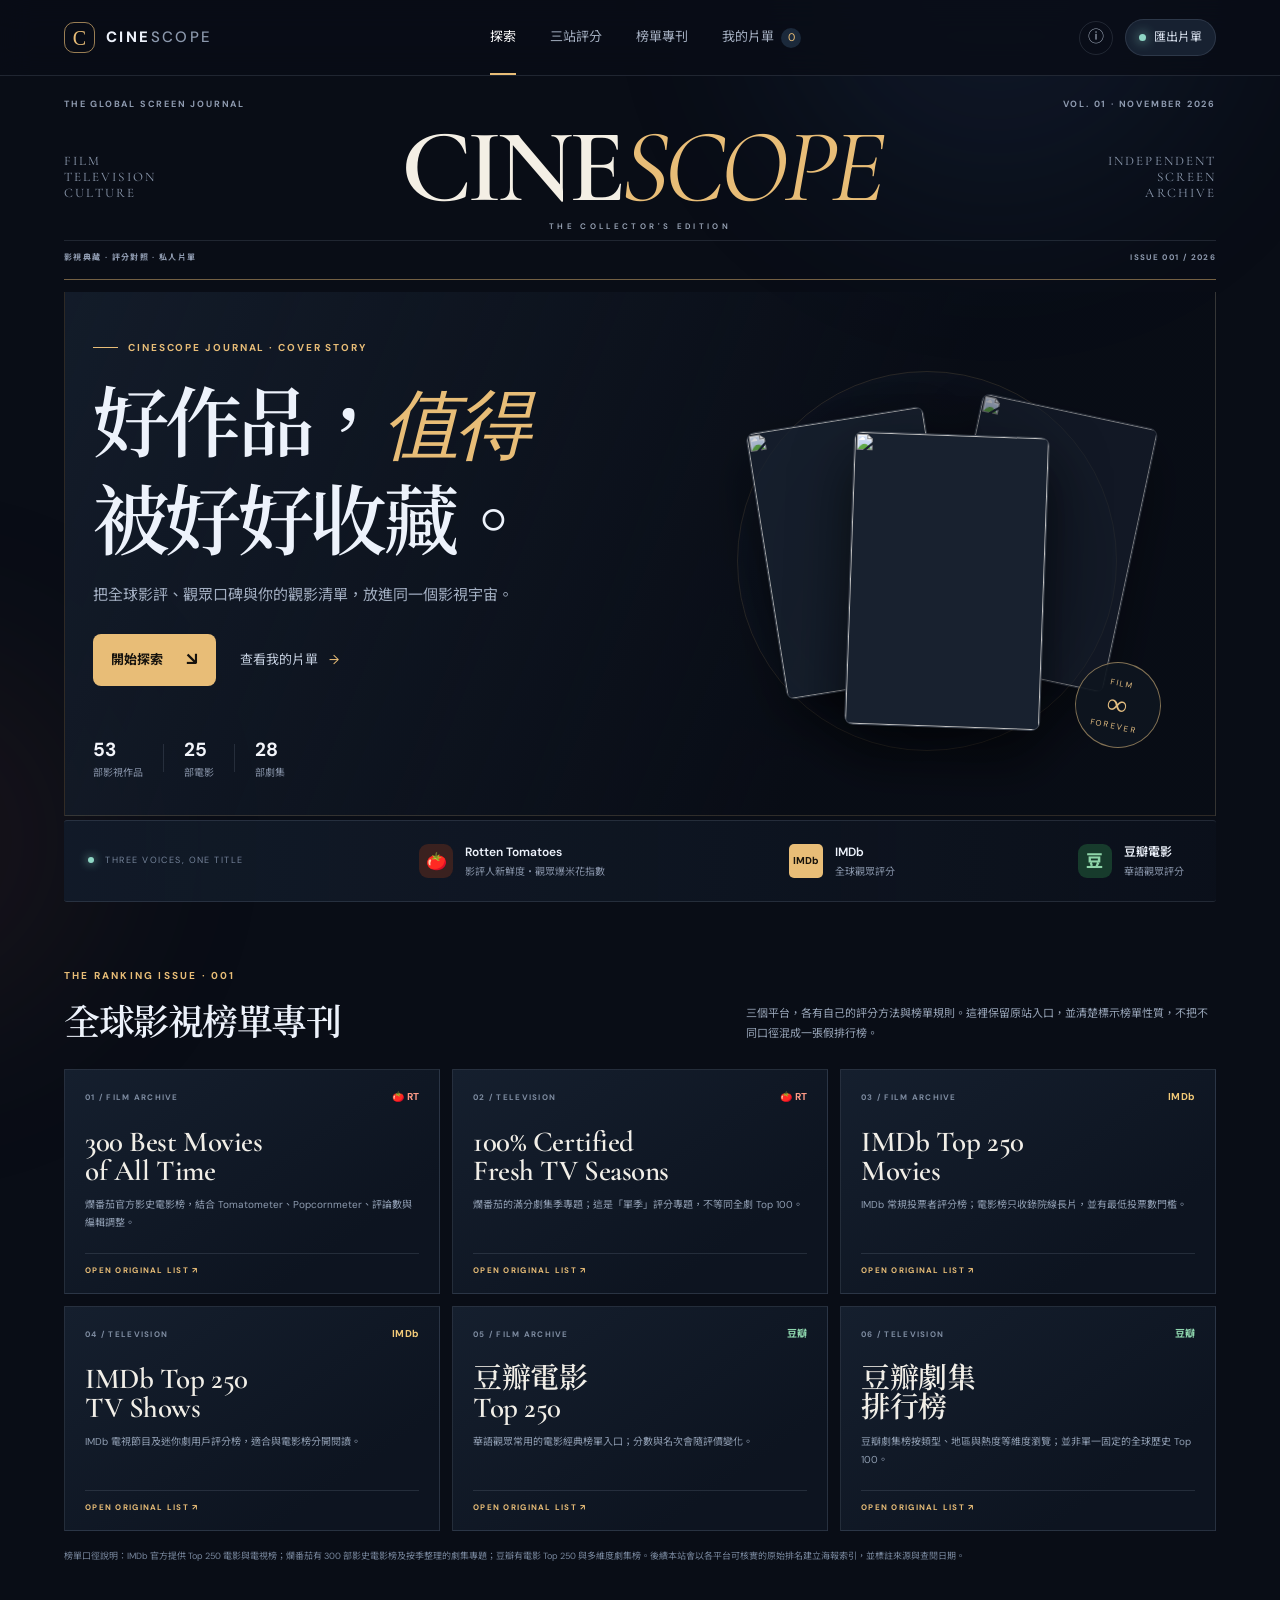
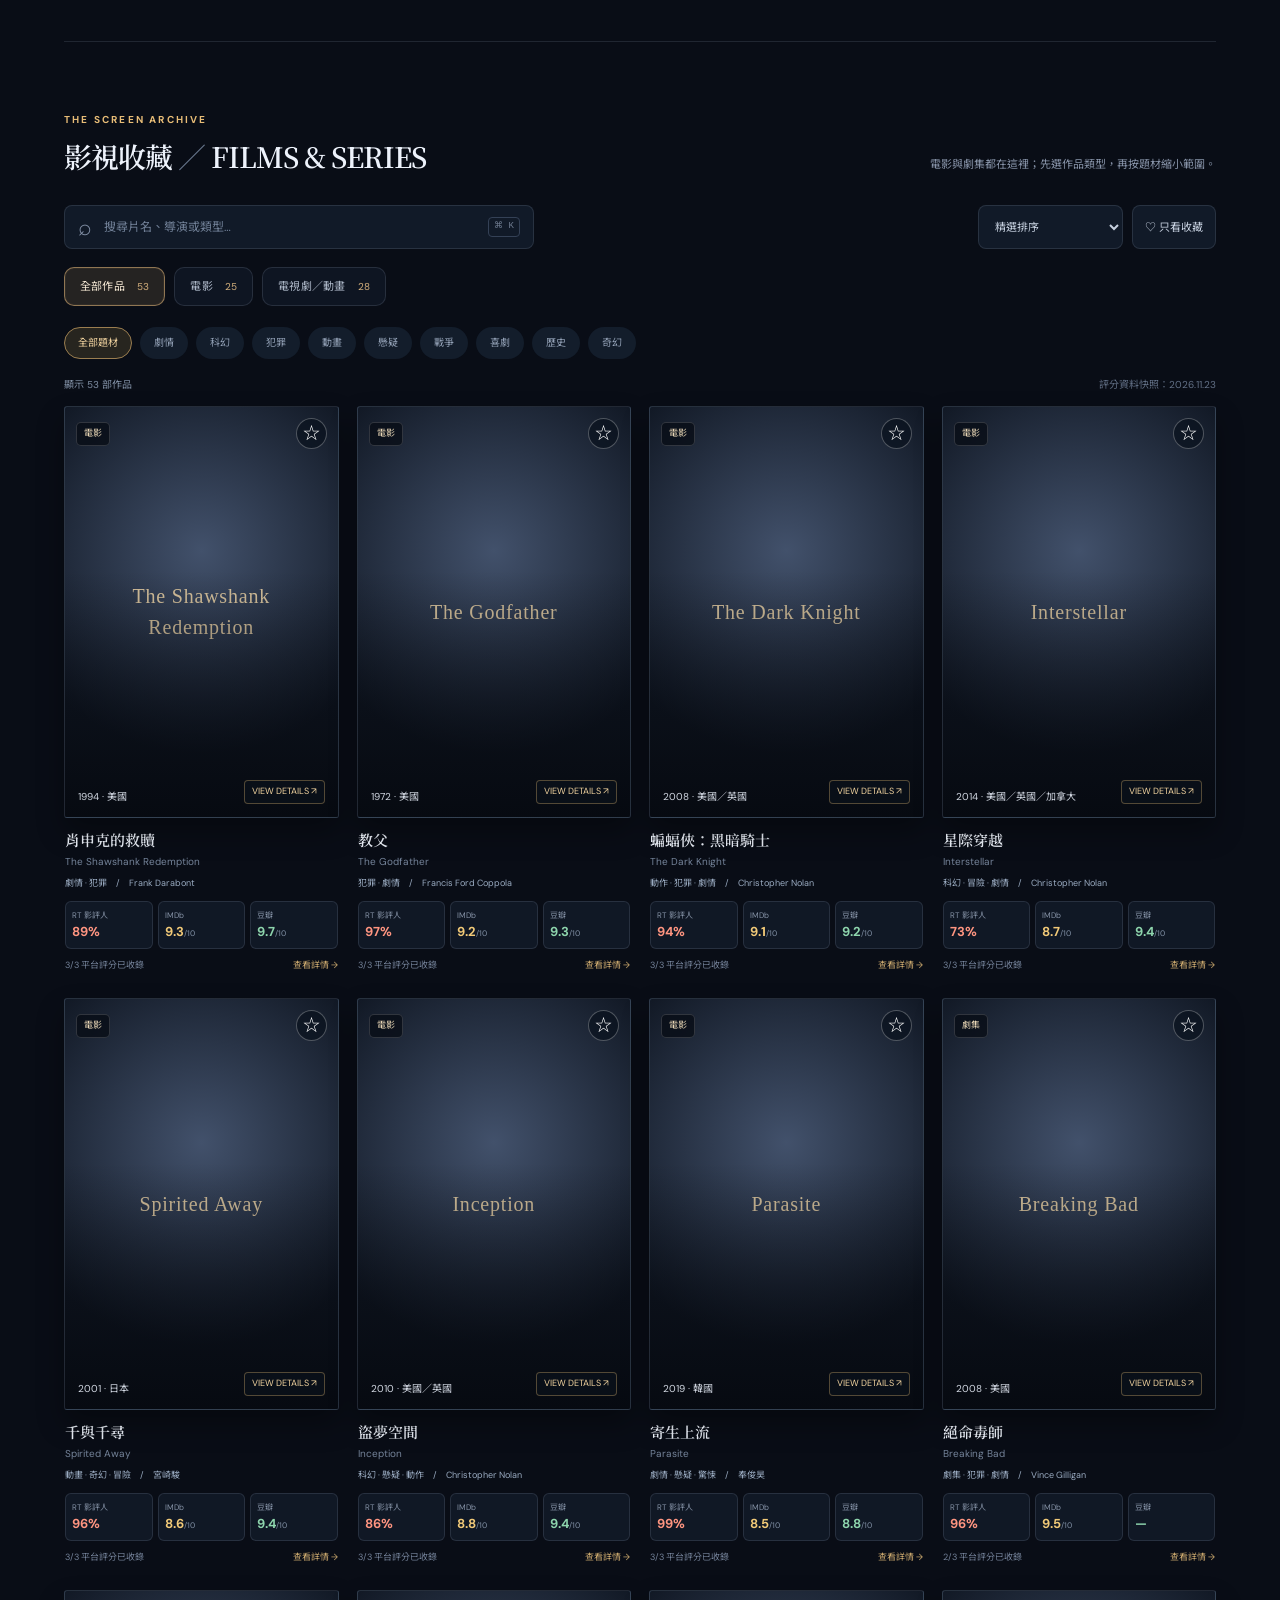
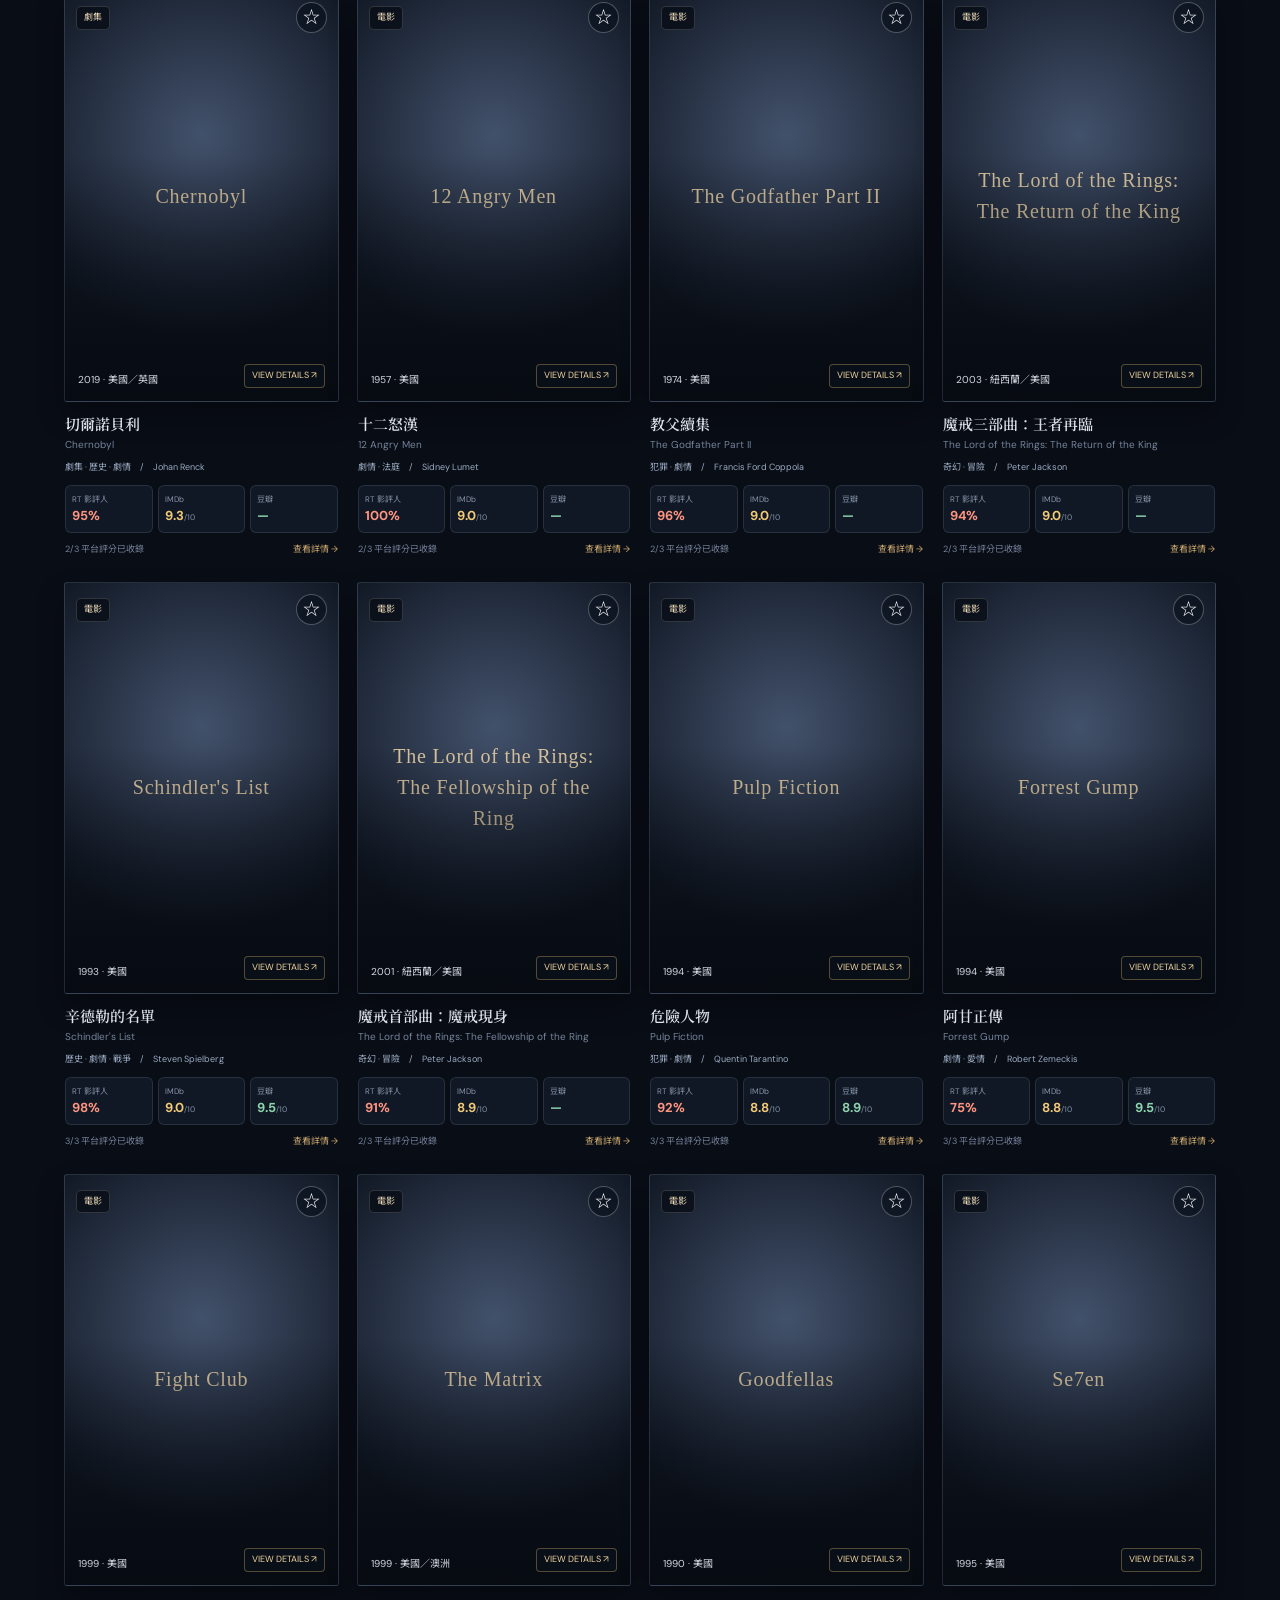
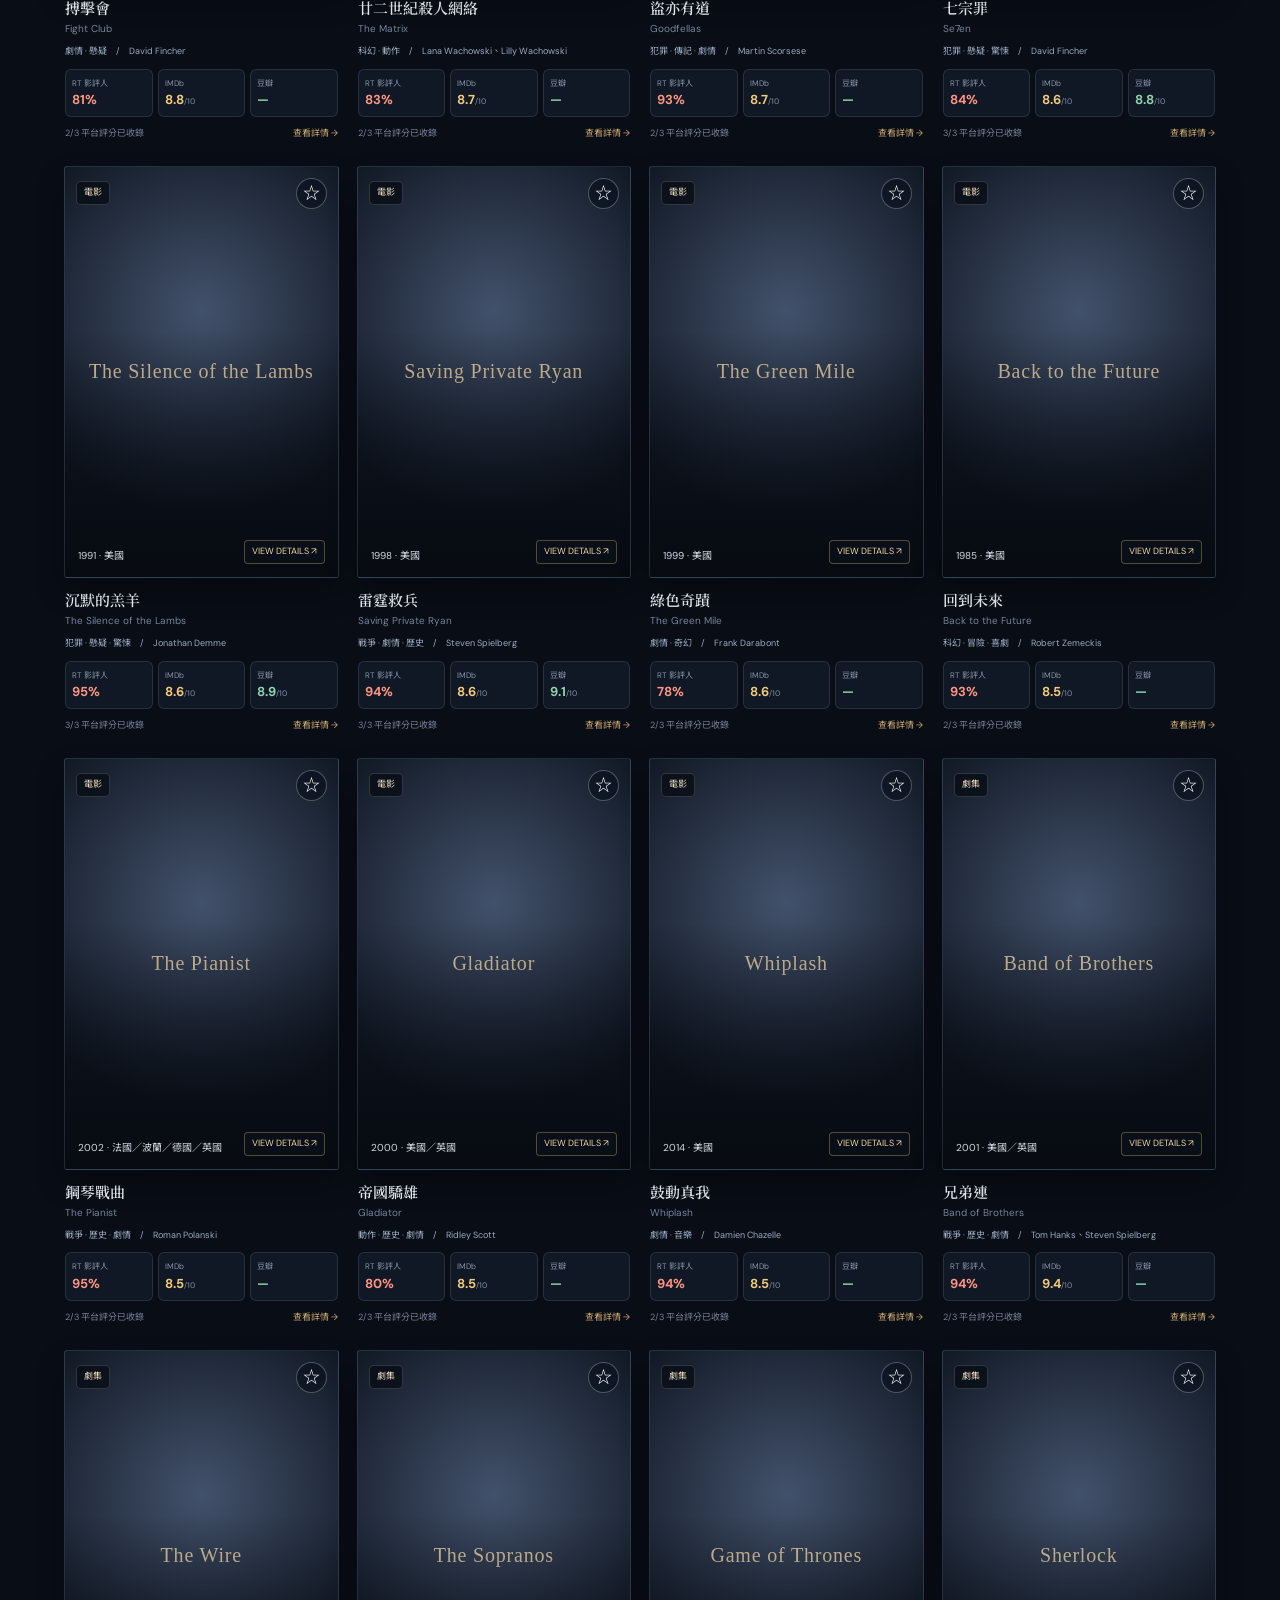
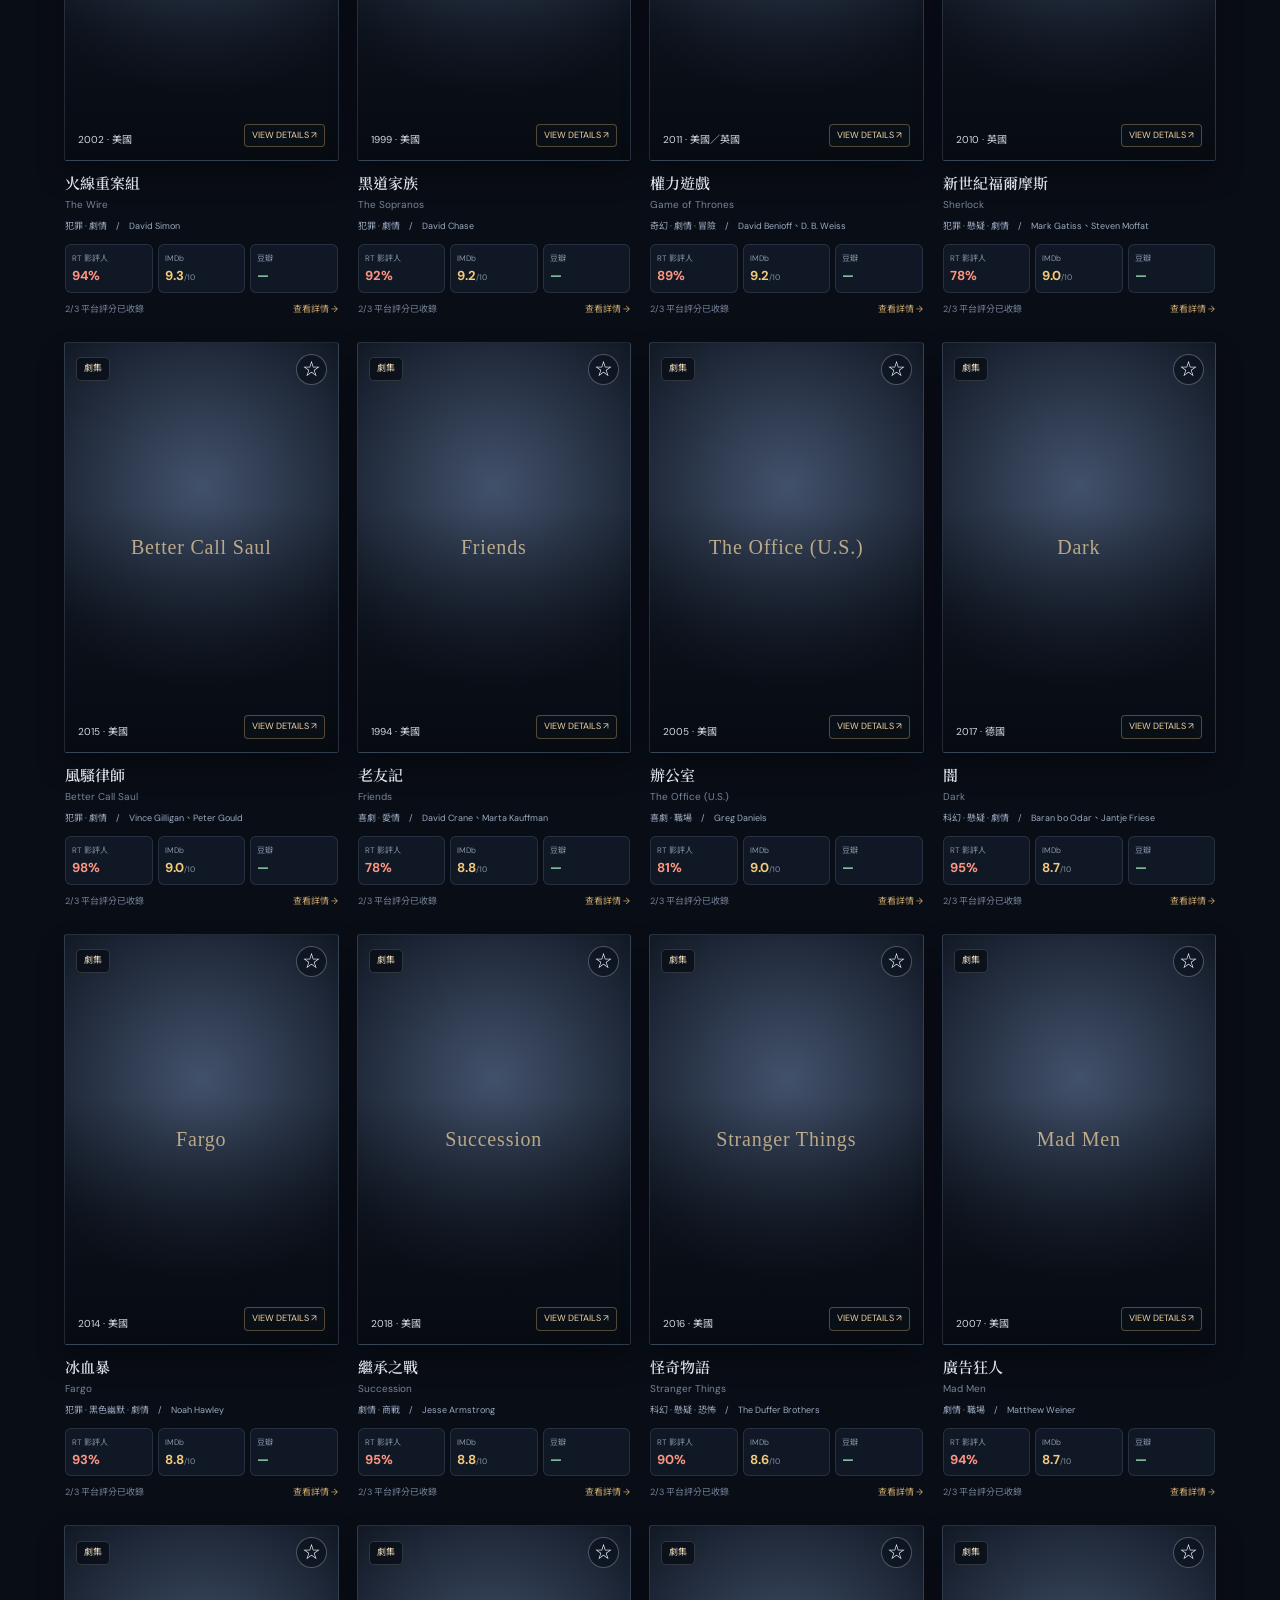
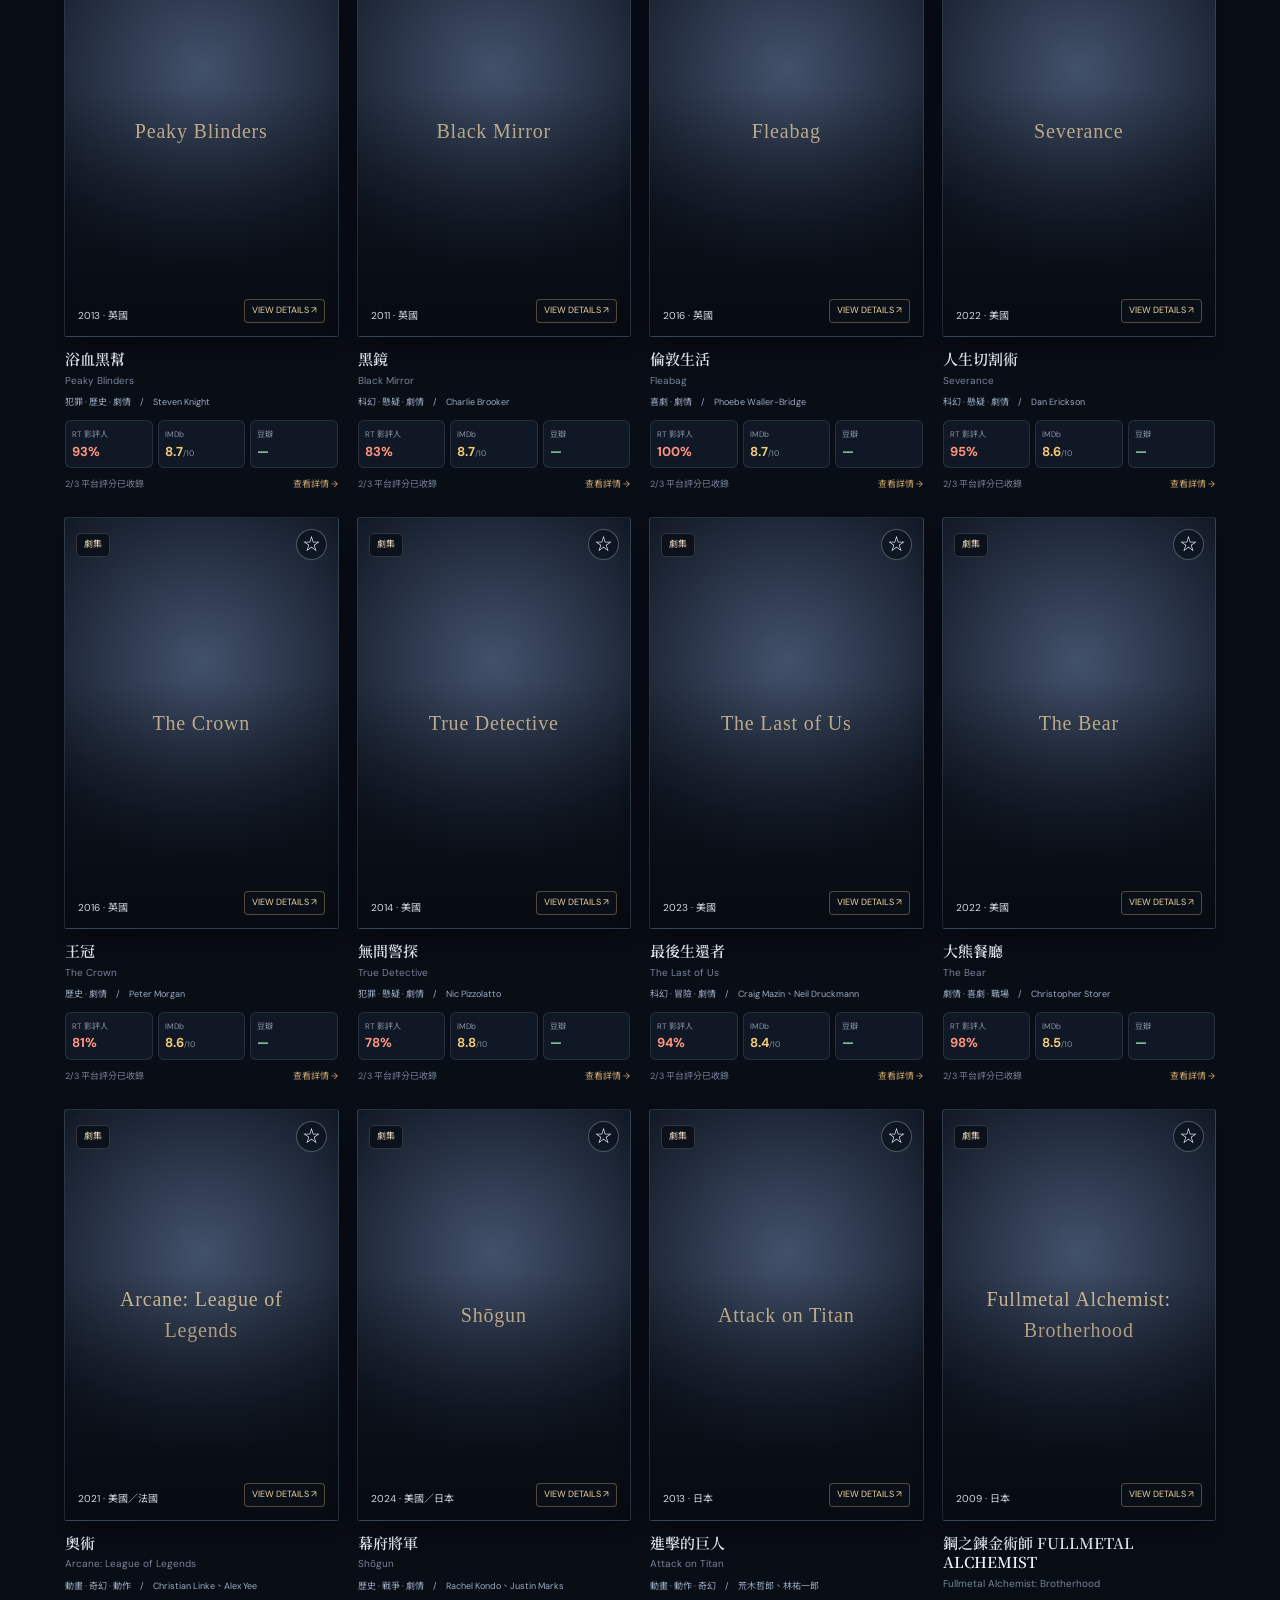
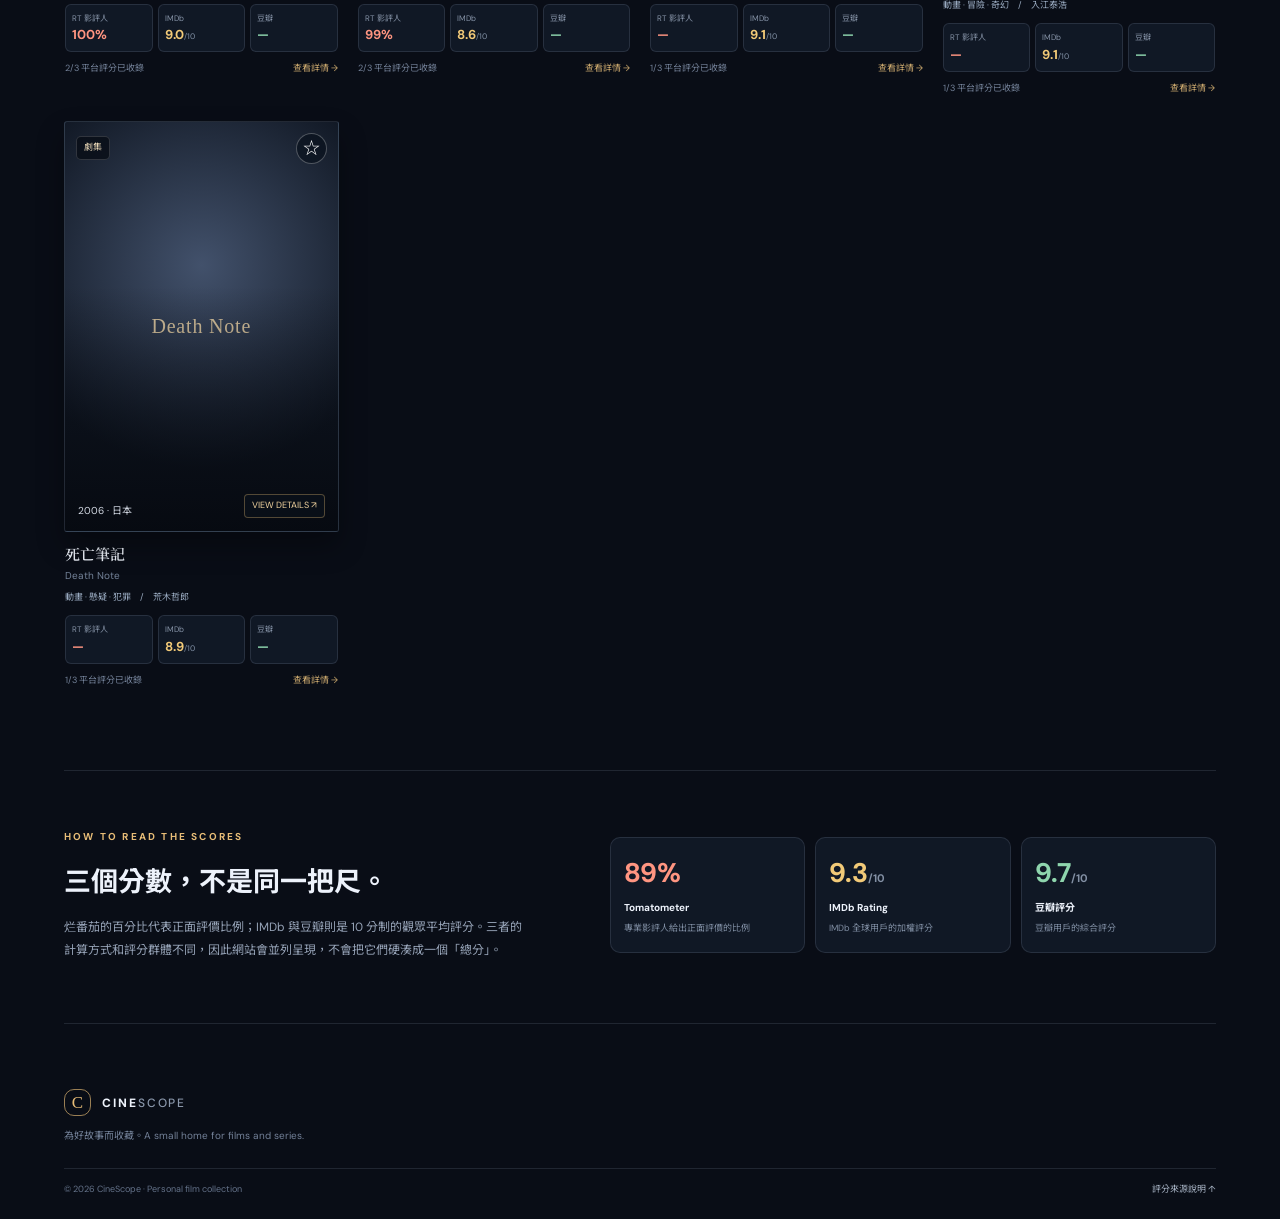
==== commit d1cd77bd: "Update site metadata for CineScope Journal magazine" ====
--- a/index.html
+++ b/index.html
@@ -4,8 +4,8 @@
   <meta charset="utf-8">
   <meta name="viewport" content="width=device-width,initial-scale=1">
   <meta name="theme-color" content="#090d16">
-  <meta name="description" content="CineScope 全球影視收藏館：一次比較 Rotten Tomatoes、IMDb、豆瓣電影評分，收藏想看的電影與影集。">
-  <title>CineScope｜全球影視收藏館</title>
+  <meta name="description" content="CineScope Journal 全球影視雜誌：電影與劇集海報典藏、Rotten Tomatoes、IMDb、豆瓣評分對照，以及三平台排行榜來源索引。">
+  <title>CineScope Journal｜全球影視雜誌與收藏館</title>
   <link rel="preconnect" href="https://images.fandango.com">
   <link rel="preconnect" href="https://image.tmdb.org">
   <link rel="stylesheet" href="./assets/css/style.css">
--- a/assets/css/style.css
+++ b/assets/css/style.css
@@ -1,4 +1,4 @@
-@import url('https://fonts.googleapis.com/css2?family=DM+Sans:wght@400;500;600;700&family=Noto+Sans+TC:wght@400;500;600;700;800&display=swap');
+@import url('https://fonts.googleapis.com/css2?family=Cormorant+Garamond:wght@400;500;600;700&family=DM+Sans:wght@400;500;600;700&family=Noto+Sans+TC:wght@400;500;600;700;800&family=Noto+Serif+TC:wght@400;500;600;700;800&display=swap');
 :root{color-scheme:dark;--bg:#090d16;--panel:#101725;--panel2:#141e2d;--line:rgba(202,218,240,.12);--muted:#8793a8;--text:#edf2fb;--gold:#e8bd77;--mint:#8fd7c5;--red:#f47b68;--blue:#83aef6;--radius:18px}
 *{box-sizing:border-box}html{scroll-behavior:smooth;scroll-padding-top:90px}body{margin:0;background:var(--bg);color:var(--text);font-family:'DM Sans','Noto Sans TC',sans-serif;line-height:1.55;min-height:100vh}button,input,select{font:inherit}button,a{-webkit-tap-highlight-color:transparent}a{color:inherit;text-decoration:none}button{cursor:pointer}.ambient{position:fixed;pointer-events:none;z-index:-1;border-radius:50%;filter:blur(100px);opacity:.13}.ambient-one{width:440px;height:440px;background:#385f9c;top:-240px;right:5%}.ambient-two{width:380px;height:380px;background:#7a443b;top:650px;left:-280px}
 .topbar{height:76px;display:flex;align-items:center;justify-content:space-between;padding:0 clamp(22px,5vw,84px);border-bottom:1px solid var(--line);background:rgba(9,13,22,.82);backdrop-filter:blur(16px);position:sticky;top:0;z-index:20}.brand{display:inline-flex;align-items:center;gap:11px;font-weight:800;font-size:15px;letter-spacing:.16em}.brand-mark{display:grid;place-items:center;width:31px;height:31px;border:1px solid rgba(232,189,119,.65);border-radius:10px;color:var(--gold);font-family:Georgia,serif;font-size:20px;font-weight:400;letter-spacing:0}.brand-light{color:#8c99ad;font-weight:500}.main-nav{height:100%;display:flex;align-items:center;gap:34px}.nav-link{height:100%;display:flex;align-items:center;gap:7px;color:#a5b0c2;background:none;border:0;border-bottom:2px solid transparent;padding:2px 0 0;font-size:13px}.nav-link:hover,.nav-link.active{color:#fff;border-bottom-color:var(--gold)}.nav-count{display:inline-grid;place-items:center;background:#1b293b;color:var(--gold);min-width:20px;height:20px;border-radius:20px;font-size:11px}.top-actions{display:flex;align-items:center;gap:12px}.icon-button{background:none;border:1px solid var(--line);border-radius:50%;width:34px;height:34px;color:#aab5c6}.profile-chip{display:flex;align-items:center;gap:8px;background:#172131;border:1px solid var(--line);color:#dce4f1;border-radius:30px;padding:8px 13px;font-size:12px}.profile-dot{width:7px;height:7px;background:var(--mint);border-radius:50%;box-shadow:0 0 12px var(--mint)}
@@ -27,3 +27,93 @@
 .type-pill.selected{background:rgba(210,169,111,.14);border-color:rgba(220,179,120,.58);color:#f5e8d4;box-shadow:inset 0 0 0 1px rgba(220,179,120,.06)}
 .type-pill span{font-size:10px;color:#d6b27e;font-variant-numeric:tabular-nums}
 @media(max-width:600px){.type-row{gap:7px;margin:15px 0 9px}.type-pill{padding:9px 11px;font-size:10px;gap:8px}}
+
+
+/* ─────────────────────────────────────────────
+   CINE SCOPE JOURNAL — magazine layout refresh
+   ───────────────────────────────────────────── */
+
+.issue-masthead{padding:22px 0 16px;border-bottom:1px solid rgba(232,189,119,.48);margin:0 0 12px}
+.issue-topline,.issue-bottomline{display:flex;justify-content:space-between;gap:14px;color:#8f9bb0;font-size:9px;font-weight:700;letter-spacing:.2em}
+.issue-title-row{display:grid;grid-template-columns:1fr auto 1fr;align-items:center;gap:18px;padding:13px 0 10px}
+.issue-wordmark{font-family:'Cormorant Garamond',Georgia,serif;font-size:clamp(52px,8.5vw,104px);font-weight:600;line-height:.82;letter-spacing:-.045em;color:#f4efe5;text-align:center;white-space:nowrap}
+.issue-wordmark span{color:var(--gold);font-style:italic;font-weight:400}
+.issue-wordmark small{display:block;margin-top:13px;font-family:'DM Sans',sans-serif;font-size:8px;letter-spacing:.42em;color:#9ba6b8;font-weight:600}
+.issue-side{font-family:'Cormorant Garamond',Georgia,serif;font-size:13px;line-height:1.25;letter-spacing:.16em;color:#8d9aaf}
+.issue-side-right{text-align:right}
+.issue-bottomline{padding-top:10px;border-top:1px solid var(--line);font-size:8px;letter-spacing:.17em}
+
+.hero{margin-top:0;padding:48px 28px 34px;border:1px solid rgba(232,189,119,.16);border-top:0;background:linear-gradient(112deg,rgba(20,29,43,.94),rgba(9,13,22,.28) 68%);min-height:470px}
+.hero h1{font-family:'Noto Serif TC','Noto Sans TC',serif;font-weight:600;letter-spacing:-.06em}
+.hero .eyebrow{letter-spacing:.19em}
+.hero-art{filter:saturate(.86)}
+.platform-strip{border-radius:3px;border-left:0;border-right:0;background:linear-gradient(90deg,rgba(18,27,41,.95),rgba(12,18,29,.7));margin-bottom:42px}
+.platform-item{padding:2px 8px}
+.ranking-desk{padding:24px 0 76px;border-bottom:1px solid var(--line);margin-bottom:70px}
+.ranking-heading{display:flex;align-items:end;justify-content:space-between;gap:28px;margin-bottom:22px}
+.ranking-heading .eyebrow{margin-bottom:8px}
+.ranking-heading h2{font-family:'Noto Serif TC','Noto Sans TC',serif;font-size:clamp(25px,3vw,36px);font-weight:600;letter-spacing:-.04em;margin:0}
+.ranking-heading>p{max-width:470px;color:#98a5b8;font-size:11px;line-height:1.9;margin:0 0 3px}
+.ranking-grid{display:grid;grid-template-columns:repeat(3,minmax(0,1fr));gap:12px}
+.ranking-card{min-height:225px;position:relative;overflow:hidden;display:flex;flex-direction:column;padding:19px 20px 17px;border:1px solid var(--line);background:linear-gradient(145deg,#151f2e,#0d1420 76%);transition:border-color .2s ease,transform .2s ease,background .2s ease}
+.ranking-card:after{content:attr(data-mark);position:absolute;right:10px;bottom:-33px;font-family:'Cormorant Garamond',Georgia,serif;font-size:126px;line-height:1;color:rgba(255,255,255,.035);pointer-events:none}
+.ranking-card:hover{transform:translateY(-3px);border-color:rgba(232,189,119,.5);background:linear-gradient(145deg,#1b293b,#0d1420 76%)}
+.ranking-card-top{display:flex;justify-content:space-between;align-items:center;gap:10px;color:#7f8da2;font-size:8px;font-weight:700;letter-spacing:.16em}
+.ranking-card-top b{font-size:10px;letter-spacing:.02em;color:#f1eee7}
+.ranking-rt .ranking-card-top b{color:#ff9b87}
+.ranking-imdb .ranking-card-top b{color:#f2ca78}
+.ranking-douban .ranking-card-top b{color:#8ed5ad}
+.ranking-card h3{position:relative;z-index:1;font-family:'Cormorant Garamond','Noto Serif TC',serif;font-size:29px;line-height:1.02;font-weight:600;letter-spacing:-.015em;margin:22px 0 10px;color:#f1eee7}
+.ranking-card p{position:relative;z-index:1;color:#8f9db1;font-size:10px;line-height:1.8;margin:0 0 18px;max-width:340px}
+.ranking-open{position:relative;z-index:1;margin-top:auto;padding-top:10px;border-top:1px solid var(--line);color:var(--gold);font-size:8px;font-weight:700;letter-spacing:.16em}
+.ranking-disclaimer{max-width:980px;color:#77869c;font-size:9px;line-height:1.9;margin:17px 0 0}
+.catalog-section{padding-bottom:82px}
+.section-heading h2{font-family:'Noto Serif TC','Noto Sans TC',serif;font-weight:600}
+.movie-card{animation:none}
+.poster-wrap{border-radius:3px;box-shadow:0 14px 28px #0005}
+.poster-wrap:after{background:linear-gradient(transparent,#05080edb)}
+.movie-info{padding:12px 1px 0}
+.movie-title{font-family:'Noto Serif TC','Noto Sans TC',serif;font-weight:600}
+.save-btn{transition:color .16s ease,border-color .16s ease,background .16s ease,box-shadow .16s ease;backdrop-filter:blur(8px)}
+.save-btn.saved{color:#f4d48a;border-color:#f4d48a;background:rgba(53,41,22,.92);box-shadow:0 0 0 3px rgba(232,189,119,.09),0 0 15px rgba(232,189,119,.2);animation:star-pop .24s ease}
+.save-detail.saved{background:#2b2419;border-color:rgba(232,189,119,.65);color:#f4d48a}
+@keyframes star-pop{0%{transform:scale(.86)}65%{transform:scale(1.12)}100%{transform:scale(1)}}
+
+@media(max-width:900px){
+  .ranking-grid{grid-template-columns:repeat(2,minmax(0,1fr))}
+  .ranking-heading{display:block}
+  .ranking-heading>p{margin-top:10px}
+}
+@media(max-width:700px){
+  .issue-masthead{padding:17px 0 12px}
+  .issue-topline,.issue-bottomline{font-size:7px;letter-spacing:.12em}
+  .issue-title-row{gap:8px;padding:12px 0 9px}
+  .issue-wordmark{font-size:clamp(42px,13vw,68px)}
+  .issue-wordmark small{font-size:6px;letter-spacing:.25em;margin-top:10px}
+  .issue-side{font-size:9px;letter-spacing:.08em}
+  .hero{padding:34px 16px 24px;min-height:auto}
+  .ranking-desk{padding:18px 0 50px;margin-bottom:48px}
+  .ranking-grid{gap:8px}
+  .ranking-card{min-height:206px;padding:15px 13px 13px}
+  .ranking-card h3{font-size:23px;margin-top:18px}
+  .ranking-card p{font-size:9px}
+  .ranking-open{font-size:7px}
+}
+@media(max-width:420px){
+  .ranking-grid{grid-template-columns:1fr}
+  .ranking-card{min-height:185px}
+  .issue-side{font-size:8px}
+}
+
+@media(max-width:700px){
+  .topbar{gap:8px}
+  .main-nav{gap:9px;flex:1;justify-content:center;min-width:0}
+  .nav-link{font-size:9px;white-space:nowrap}
+  .top-actions{gap:4px}
+}
+@media(max-width:420px){
+  .main-nav{gap:6px}
+  .nav-link{font-size:8px}
+  .brand{letter-spacing:.08em}
+  .brand-light{display:none}
+}
